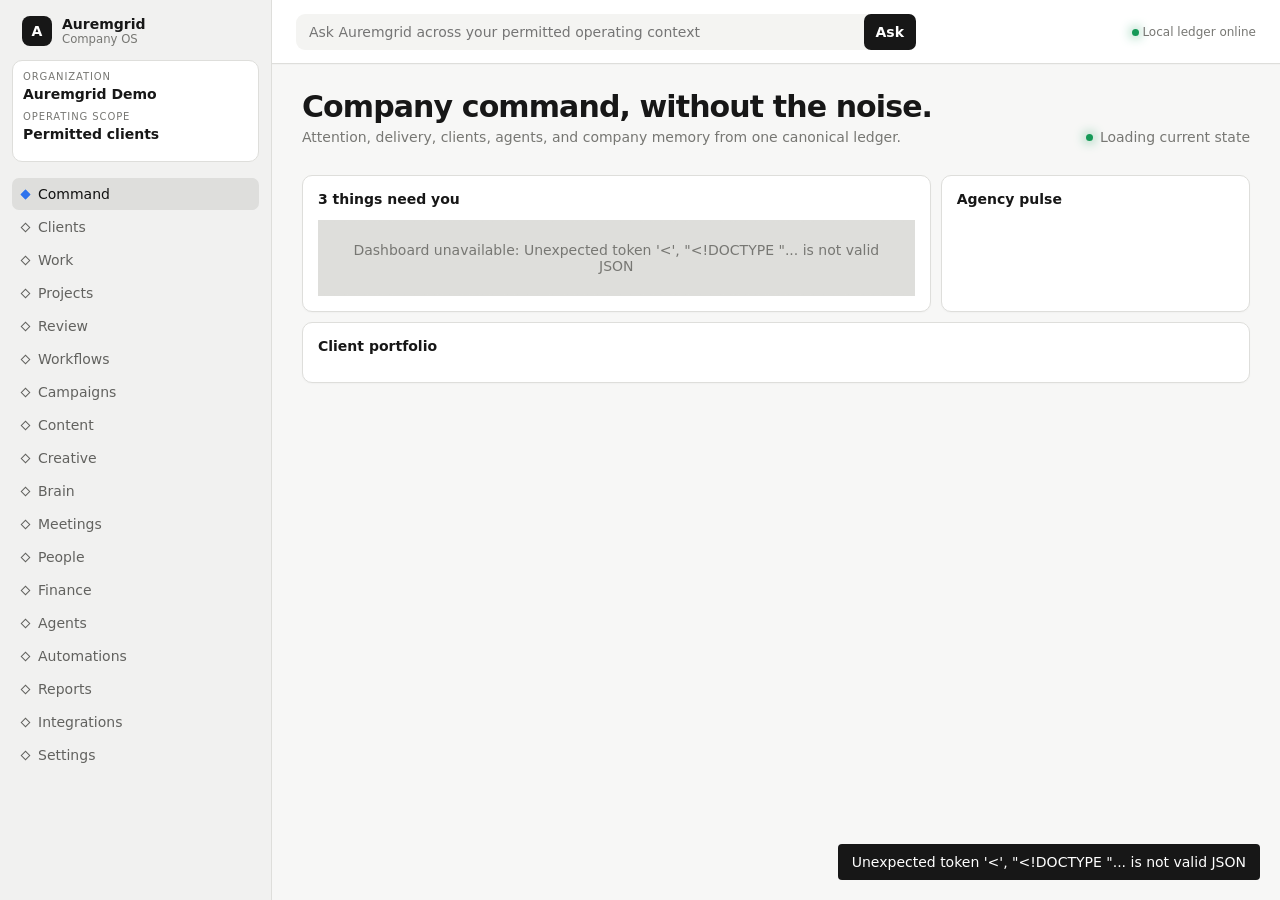
==== src/auremgrid/api/dashboard.html @ 109335b2 "feat(brain): add scoped entity candidate discovery" ====
<!doctype html><html lang="en"><head><meta charset="utf-8"><meta name="viewport" content="width=device-width,initial-scale=1"><title>Auremgrid Company OS</title>
<style>
:root{color-scheme:dark;--bg:#09090c;--panel:#111116;--raised:#17171e;--line:#292932;--text:#f2f1f5;--muted:#9695a1;--purple:#8b5cf6;--green:#35c579;--orange:#f0a44b;--red:#ef5f67;font-family:Geist,"Segoe UI",system-ui,sans-serif}*{box-sizing:border-box}body{margin:0;background:radial-gradient(circle at 75% -20%,#24183b 0,transparent 33%),var(--bg);color:var(--text);font-size:13px}button,input{font:inherit;color:inherit}.shell{display:grid;grid-template-columns:224px 1fr;min-height:100vh}.side{position:sticky;top:0;height:100vh;border-right:1px solid var(--line);background:#0c0c10;padding:18px 12px;overflow:auto}.brand{display:flex;align-items:center;gap:10px;padding:0 8px 18px}.mark{width:30px;height:30px;display:grid;place-items:center;background:var(--purple);border-radius:5px;font-weight:800}.brand b,.brand small{display:block}.brand small,.sub{color:var(--muted)}.scope{padding:10px;border:1px solid var(--line);background:var(--panel);border-radius:6px;margin-bottom:16px}.scope span{display:block;color:var(--muted);font-size:10px;text-transform:uppercase;letter-spacing:.09em}.scope b{display:block;margin:4px 0 9px}.nav{display:grid;gap:2px}.nav button{display:flex;width:100%;align-items:center;gap:9px;border:0;background:transparent;color:var(--muted);padding:8px 9px;text-align:left;border-radius:4px;cursor:pointer}.nav button:before{content:"";width:5px;height:5px;border:1px solid currentColor;transform:rotate(45deg)}.nav button:hover,.nav button.active{background:var(--raised);color:var(--text)}.nav button.active:before{background:var(--purple);border-color:var(--purple)}.main{min-width:0}.top{height:58px;border-bottom:1px solid var(--line);display:flex;align-items:center;padding:0 22px;gap:12px;position:sticky;top:0;background:#09090de8;backdrop-filter:blur(14px);z-index:4}.ask{flex:1;max-width:720px;display:flex;border:1px solid var(--line);background:var(--panel);border-radius:5px}.ask input{flex:1;background:transparent;border:0;padding:9px 11px;outline:0}.ask button,.action{border:0;background:var(--purple);padding:8px 12px;border-radius:4px;cursor:pointer;font-weight:650}.topmeta{margin-left:auto;color:var(--muted)}.content{padding:24px;max-width:1640px;margin:auto}.head{display:flex;justify-content:space-between;gap:20px;align-items:end;margin-bottom:20px}.head h1,.head h2.page-title{font-size:clamp(26px,3vw,44px);letter-spacing:-.045em;line-height:1;max-width:1100px;margin:0}.head p{margin:7px 0 0;color:var(--muted)}.statusline{display:flex;align-items:center;gap:7px;color:var(--muted)}.live{display:inline-block;width:7px;height:7px;border-radius:50%;background:var(--green);box-shadow:0 0 12px var(--green)}.grid{display:grid;grid-template-columns:repeat(12,minmax(0,1fr));grid-auto-flow:dense;gap:10px}.card{border:1px solid var(--line);background:linear-gradient(145deg,var(--panel),#0f0f14);border-radius:6px;padding:15px;min-width:0;transition:.2s}.card:hover{border-color:#43434f;transform:translateY(-1px)}.metric{grid-column:span 3;min-height:112px}.metric label{color:var(--muted)}.value{font-size:30px;font-weight:720;letter-spacing:-.04em;margin-top:20px}.value small{font-size:12px;color:var(--muted);font-weight:400}.wide{grid-column:span 8}.narrow{grid-column:span 4}.full{grid-column:1/-1}.card h2{font-size:14px;margin:0 0 13px}.attention{display:grid;gap:1px;background:#202028;border:1px solid #202028}.attention article{background:var(--panel);display:grid;grid-template-columns:8px 1fr auto;gap:12px;padding:12px;align-items:center}.sev{height:100%;min-height:34px;background:var(--orange);border-radius:2px}.attention b{display:block}.attention p{margin:3px 0 0;color:var(--muted)}.badge{border:1px solid var(--line);background:var(--raised);padding:4px 7px;border-radius:3px;color:var(--muted)}.table{width:100%;border-collapse:collapse}.table th{text-align:left;color:var(--muted);font-size:10px;text-transform:uppercase;letter-spacing:.08em;font-weight:500;padding:8px;border-bottom:1px solid var(--line)}.table td{padding:10px 8px;border-bottom:1px solid #202028}.table tr:last-child td{border:0}.health{display:flex;align-items:center;gap:8px}.health i{width:7px;height:7px;border-radius:50%;background:var(--green)}.health.unknown i{background:var(--muted)}.pulse article{border-left:1px solid var(--line);padding:0 0 14px 14px;margin-left:4px;position:relative}.pulse article:before{content:"";position:absolute;width:7px;height:7px;border-radius:50%;background:var(--purple);left:-4px;top:2px}.pulse time{display:block;color:var(--muted);font-size:10px;margin-top:3px}.empty{padding:20px;color:var(--muted);text-align:center;border:1px dashed var(--line)}.page{display:none}.page.active{display:block;animation:reveal .22s ease-out}@keyframes reveal{from{opacity:.2;transform:translateY(4px)}}.module-grid{display:grid;grid-template-columns:repeat(auto-fit,minmax(270px,1fr));gap:10px}.module{min-height:155px}.module ul{margin:10px 0 0;padding:0;list-style:none;color:var(--muted)}.module li{padding:7px 0;border-bottom:1px solid #202028}.state{font-size:10px;text-transform:uppercase;letter-spacing:.08em;color:var(--green)}.state.off{color:var(--muted)}.tabs{display:flex;gap:2px;overflow:auto;margin:0 0 10px}.tabs button{border:1px solid var(--line);background:var(--panel);padding:7px 9px;white-space:nowrap;cursor:pointer}.tabs button.active{background:var(--purple);border-color:var(--purple)}dialog{border:1px solid var(--line);background:var(--panel);color:var(--text);border-radius:6px;width:min(620px,calc(100% - 30px));padding:20px}dialog::backdrop{background:#000a}.form{display:grid;gap:12px}.form label{color:var(--muted)}.form input,.form textarea{width:100%;display:block;margin-top:5px;background:#0b0b0f;border:1px solid var(--line);padding:9px;border-radius:4px}.form textarea{min-height:90px}.row{display:flex;gap:8px;justify-content:flex-end}.ghost{border:1px solid var(--line);background:var(--raised);padding:8px 12px;border-radius:4px;cursor:pointer}.toast{position:fixed;right:20px;bottom:20px;background:var(--text);color:#111;padding:10px 14px;border-radius:4px;opacity:0;transform:translateY(8px);transition:.2s;z-index:9}.toast.on{opacity:1;transform:none}@media(max-width:1000px){.shell{grid-template-columns:76px 1fr}.brand div,.scope,.nav button span{display:none}.nav button{justify-content:center;padding:11px}.metric{grid-column:span 6}.wide,.narrow{grid-column:1/-1}}@media(max-width:620px){.shell{display:block}.side{position:static;height:auto;display:flex;overflow:auto;border-bottom:1px solid var(--line)}.brand{padding:0 12px 0 0}.nav{display:flex}.nav button{width:auto}.content{padding:16px}.top{padding:0 12px}.topmeta{display:none}.metric{grid-column:1/-1}.head{display:block}.statusline{margin-top:12px}.table{display:block;overflow:auto}.ask button{display:none}}
</style></head><body><div class="shell"><aside class="side"><div class="brand"><div class="mark">A</div><div><b>Auremgrid</b><small>Company OS</small></div></div><div class="scope"><span>Organization</span><b>Auremgrid Demo</b><span>Operating scope</span><b>Permitted clients</b></div><nav class="nav" id="nav"></nav></aside><main class="main"><header class="top"><form class="ask" id="command-form"><input id="command" placeholder="Ask Auremgrid across your permitted operating context"><button>Ask</button></form><div class="topmeta"><span class="live"></span> Local ledger online</div></header><div class="content">
<section class="page active" id="page-command"><span id="health-score" hidden></span><div class="head"><div><h1>Company command, without the noise.</h1><p>Attention, delivery, clients, agents, and company memory from one canonical ledger.</p></div><div class="statusline"><span class="live"></span><span id="generated">Loading current state</span></div></div><div class="grid" id="metrics"></div><div class="grid" style="margin-top:10px"><section class="card wide"><h2>3 things need you</h2><div class="attention" id="attention"></div></section><section class="card narrow"><h2>Agency pulse</h2><div class="pulse" id="pulse"></div></section><section class="card full"><h2>Client portfolio</h2><div id="clients"></div></section></div></section>
<section class="page" id="page-clients"><div class="head"><div><h2 class="page-title">Client portfolio</h2><p>Health, work pressure, review state, relationship freshness, and risk.</p></div></div><div class="card" id="client-portfolio"></div></section>
<section class="page" id="page-client-hq"><div class="head"><div><h2 class="page-title" id="client-name">Client HQ</h2><p>One operating view across knowledge, delivery, relationships, performance, finance, and risk.</p></div></div><div class="tabs" id="client-tabs"></div><div class="module-grid" id="client-body"></div></section><section class="page" id="page-work"><div class="work-head"><div><p class="work-kicker">Delivery workspace</p><h2 class="page-title">Work</h2></div><div class="work-actions"><div class="view-switch" role="group" aria-label="Work view"><button id="board-view" class="active" type="button">Board</button><button id="list-view" type="button">List</button></div><button class="action" id="capture">New work</button></div></div><div class="work-toolbar"><label class="search-control"><span aria-hidden="true">⌕</span><input id="work-search" type="search" placeholder="Search work"></label><select id="status-filter" aria-label="Filter by status"><option value="">All statuses</option></select><select id="priority-filter" aria-label="Filter by priority"><option value="">All priorities</option></select><select id="project-filter" aria-label="Filter by project"><option value="">All projects</option></select><button class="clear-filters" id="clear-work-filters" type="button">Clear filters</button></div><div id="work-summary" class="work-summary">Loading work</div><div id="work-board" class="work-board" aria-live="polite"></div><div id="work-table" class="work-table-wrap" hidden></div><div id="work-list" hidden></div><div id="projects-list" hidden></div><div id="review-list" hidden></div></section>
<section class="page" id="page-brain"><div class="head"><div><h2 class="page-title">Company and client brain</h2><p>Temporal truth, provenance, proposals, conflicts, entities, and projection health.</p></div></div><div class="module-grid"><section class="card module"><h2>Current truth</h2><span class="state">Canonical</span><ul><li>Validity windows</li><li>Provenance on every claim</li></ul></section><section class="card module"><h2>Proposed memory</h2><span class="state">Human gated</span><ul><li>Facts, decisions, and memory</li></ul></section><section class="card module"><h2>Knowledge health</h2><span class="state">Rebuildable</span><ul><li>Conflicts and unsourced decisions</li><li>Projection status</li></ul></section><section class="card module"><h2>Client brain coverage</h2><span class="state">Provenance visible</span><ul><li>Snapshot, brand, pricing, preferences</li></ul></section></div></section>
<section class="page" id="page-people"><div class="head"><div><h2 class="page-title">People and capacity</h2><p>One person across clients, with skills, availability, workload, and utilization.</p></div></div><div class="module-grid"><section class="card module"><h2>Directory</h2><ul id="people-list"><li>Loading people.</li></ul></section><section class="card module"><h2>Capacity</h2><ul id="capacity-list"><li>Loading capacity.</li></ul></section></div></section>
<section class="page" id="page-finance"><div class="head"><div><h2 class="page-title">Finance</h2><p>Revenue, collections, profitability, costs, and scope economics.</p></div></div><div class="card"><span class="state off">Not connected</span><h2 style="margin-top:10px">No financial source is connected</h2><p class="sub">Auremgrid will not fabricate MRR, margin, invoice, software, or AI-cost values.</p></div></section>
<section class="page" id="page-agents"><div class="head"><div><h2 class="page-title">Agent command center</h2><p>Permissions, queues, tools, runtime, token cost, outputs, and failures.</p></div></div><div class="module-grid" id="agents"></div></section>
<section class="page" id="page-systems"><div class="head"><div><h2 class="page-title" id="systems-title">Agency systems</h2><p>Operational domains backed by the same canonical ledger.</p></div></div><div class="module-grid" id="system-modules"></div></section>
</div></main></div>
<dialog id="capture-modal"><form class="form" id="capture-form"><h2>Capture work</h2><label>Title<input name="title" required></label><label>Request<textarea name="request" required></textarea></label><label>Requested by<input name="requested_by" required></label><label>Needed by<input name="needed_by" type="date"></label><div class="row"><button type="button" class="ghost" id="cancel-capture">Cancel</button><button class="action">Capture</button></div></form></dialog><dialog id="ask-modal"><h2>Ask Auremgrid</h2><div id="ask-results" class="module-grid" style="margin-top:14px"></div><div class="row" style="margin-top:14px"><button class="ghost" onclick="this.closest('dialog').close()">Close</button></div></dialog><dialog id="work-detail"><div class="detail-head"><div><span class="detail-status" id="detail-status">Work</span><h2 id="detail-title">Work detail</h2></div><button class="icon-button" id="close-work-detail" type="button" aria-label="Close work detail">×</button></div><div id="detail-body" class="detail-body"></div></dialog><div class="toast" id="toast"></div>
<style id="dashboard-v2">
:root{color-scheme:light;--bg:#f7f7f6;--panel:#fff;--raised:#f1f1ef;--line:#dededb;--text:#171717;--muted:#777773;--purple:#2f73ed;--green:#159957;--orange:#c97b19;--red:#d34848}
body{background:var(--bg);color:var(--text);font-size:14px}.shell{grid-template-columns:272px minmax(0,1fr)}.side{background:#f1f1f0;border-color:var(--line);padding:16px 12px}.brand{padding:0 10px 14px}.mark{background:#171717;color:#fff;border-radius:8px}.scope{background:#fff;border-color:var(--line);border-radius:10px}.nav{gap:1px}.nav button{color:#62625f;border-radius:7px;padding:8px 10px}.nav button:hover,.nav button.active{background:#dededc;color:#111}.nav button.active:before{background:#2f73ed;border-color:#2f73ed}.spaces{margin:18px 0}.spaces-head{display:flex;align-items:center;justify-content:space-between;padding:0 10px 8px;color:#666;font-size:12px;font-weight:650}.space-list{display:grid;gap:2px}.space-button{display:grid;grid-template-columns:9px 1fr;gap:9px;align-items:center;width:100%;border:0;background:transparent;padding:8px 10px;border-radius:7px;color:#555;text-align:left;cursor:pointer}.space-button:hover,.space-button.active{background:#fff;color:#111}.space-dot{width:7px;height:7px;border-radius:50%;background:#a9a9a4}.space-button.active .space-dot{background:#2f73ed}.space-button small{display:block;color:#999;margin-top:2px}.top{height:64px;background:#ffffffeb;border-color:var(--line);padding:0 24px;box-shadow:0 1px 0 #00000005}.ask{background:#f4f4f2;border:0;border-radius:9px;max-width:620px}.ask input{padding:10px 13px}.ask button{background:#171717;color:#fff;border-radius:7px}.topmeta{font-size:12px}.content{padding:28px 30px;max-width:none}.head h1,.head h2.page-title{font-size:30px;letter-spacing:-.03em}.card{background:#fff;border-color:var(--line);border-radius:10px;box-shadow:0 1px 2px #00000007}.card:hover{border-color:#c7c7c2;transform:none}.metric{min-height:108px}.value{font-size:28px}.attention{background:var(--line);border-color:var(--line)}.attention article{background:#fff}.table td{border-color:#ebebe8}.tabs button{background:#fff;color:#555}.tabs button.active{background:#171717;border-color:#171717;color:#fff}.module li{border-color:#ecece9}.work-head{display:flex;align-items:flex-end;justify-content:space-between;gap:20px;padding-bottom:18px}.work-head h2{margin:0;font-size:30px;letter-spacing:-.035em}.work-kicker{margin:0 0 5px;color:var(--muted);font-size:12px}.work-actions,.view-switch,.work-toolbar{display:flex;align-items:center;gap:8px}.view-switch{padding:3px;background:#ececea;border-radius:9px}.view-switch button{border:0;background:transparent;color:#777;padding:7px 13px;border-radius:7px;cursor:pointer}.view-switch button.active{background:#fff;color:#111;box-shadow:0 1px 2px #0001}.action{background:#171717;color:#fff;border-radius:8px;padding:9px 14px}.work-toolbar{padding:13px 0 18px;border-top:1px solid var(--line);border-bottom:1px solid var(--line);flex-wrap:wrap}.search-control{display:flex;align-items:center;gap:7px;background:#fff;border:1px solid var(--line);border-radius:8px;padding:0 10px;min-width:240px}.search-control input{border:0;background:transparent;outline:0;padding:9px 0;width:100%;color:#111}.work-toolbar select,.clear-filters{border:1px solid var(--line);background:#fff;color:#555;border-radius:8px;padding:9px 11px}.clear-filters{margin-left:auto;cursor:pointer}.work-summary{padding:17px 2px 12px;color:var(--muted);font-size:12px}.work-board{display:grid;grid-template-columns:repeat(5,minmax(230px,1fr));gap:14px;align-items:start;overflow-x:auto;padding-bottom:20px}.work-lane{min-width:230px}.lane-head{display:flex;align-items:center;justify-content:space-between;padding:8px 2px 12px;font-weight:650}.lane-label{display:flex;align-items:center;gap:8px}.lane-dot{width:8px;height:8px;border-radius:50%;background:#aaa}.work-lane[data-lane="in_progress"] .lane-dot{background:#2f73ed}.work-lane[data-lane="review"] .lane-dot{background:#d58b25}.work-lane[data-lane="shipped"] .lane-dot{background:#159957}.lane-count{color:#999;font-weight:500}.lane-cards{display:grid;gap:10px}.work-card{width:100%;border:1px solid var(--line);background:#fff;border-radius:10px;padding:13px;text-align:left;color:#171717;cursor:pointer;box-shadow:0 1px 2px #00000008;transition:border-color .15s,transform .15s}.work-card:hover{border-color:#aebbd1;transform:translateY(-1px)}.card-eyebrow{display:flex;justify-content:space-between;gap:8px;color:#8a8a86;font-size:11px;margin-bottom:8px}.work-card strong{display:block;font-size:14px;line-height:1.35;font-weight:600}.work-meta{display:flex;gap:7px;align-items:center;flex-wrap:wrap;margin-top:13px;color:#858581;font-size:11px}.work-chip{background:#f2f2f0;border-radius:5px;padding:3px 6px}.work-chip.blocked{background:#fff0ee;color:#b43d37}.work-chip.urgent{background:#fff4df;color:#a85f00}.work-empty{border:1px dashed #d3d3cf;border-radius:10px;padding:20px 10px;color:#999;text-align:center;font-size:12px}.work-table-wrap{background:#fff;border:1px solid var(--line);border-radius:10px;overflow:auto}.work-table-wrap .table tr[data-work-id]{cursor:pointer}.work-table-wrap .table tr[data-work-id]:hover{background:#f7f7f5}#work-detail{width:min(560px,calc(100% - 24px));max-height:88vh;margin-right:18px;border-radius:14px;background:#fff;color:#171717;padding:0;box-shadow:0 24px 70px #0003}#work-detail::backdrop{background:#1114}.detail-head{display:flex;align-items:flex-start;justify-content:space-between;padding:20px 22px;border-bottom:1px solid var(--line)}.detail-head h2{margin:6px 0 0;font-size:22px}.detail-status{color:#2f73ed;font-size:11px;text-transform:uppercase;letter-spacing:.08em}.icon-button{border:0;background:#f1f1ef;color:#555;border-radius:8px;width:32px;height:32px;font-size:20px;cursor:pointer}.detail-body{padding:20px 22px;overflow:auto}.detail-grid{display:grid;grid-template-columns:repeat(2,minmax(0,1fr));gap:10px}.detail-field{padding:11px;background:#f6f6f4;border-radius:8px}.detail-field span{display:block;color:#888;font-size:10px;text-transform:uppercase;letter-spacing:.06em;margin-bottom:5px}.detail-section{margin-top:20px}.detail-section h3{font-size:13px;margin:0 0 9px}.detail-section ul{list-style:none;padding:0;margin:0}.detail-section li{padding:8px 0;border-bottom:1px solid #ecece9;color:#555}dialog{background:#fff;color:#171717;border-color:var(--line)}.form input,.form textarea{background:#f7f7f5;color:#111;border-color:var(--line)}.ghost{background:#f1f1ef;color:#333;border-color:var(--line)}.toast{background:#171717;color:#fff}
@media(max-width:1100px){.work-board{grid-template-columns:repeat(5,260px)}.shell{grid-template-columns:220px minmax(0,1fr)}}@media(max-width:720px){.shell{display:block}.side{height:auto;position:static}.spaces,.scope{display:none}.content{padding:20px 14px}.work-head{align-items:flex-start}.work-toolbar{align-items:stretch}.search-control{min-width:100%}.clear-filters{margin-left:0}.topmeta{display:none}.work-board{grid-template-columns:repeat(5,82vw)}.detail-grid{grid-template-columns:1fr}}
</style>
<script>
const nativeFetch=window.fetch.bind(window);window.fetch=(url,options={})=>{const token=localStorage.getItem("auremgrid_session")||"";options.headers={...(options.headers||{}),Authorization:`Bearer ${token}`};return nativeFetch(url,options)};
</script>
<script>
const NAV=["Command","Clients","Work","Projects","Review","Workflows","Campaigns","Content","Creative","Brain","Meetings","People","Finance","Agents","Automations","Reports","Integrations","Settings"],PAGES={Command:"command",Clients:"clients",Work:"work",Projects:"work",Review:"work",Brain:"brain",People:"people",Finance:"finance",Agents:"agents",Workflows:"systems",Campaigns:"systems",Content:"systems",Creative:"systems",Meetings:"systems",Automations:"systems",Reports:"systems",Integrations:"systems",Settings:"systems"};let org="org_demo",person="person_demo_owner",workspace="ws_alpha",actor="act_alpha_admin",state={metrics:{},clients:[],agents:[],pulse:[],attention:[],workspaces:[]},sessionToken=localStorage.getItem("auremgrid_session")||"";if(!sessionToken){sessionToken=window.prompt("Enter your Auremgrid access token")||"";if(sessionToken)localStorage.setItem("auremgrid_session",sessionToken)}const $=id=>document.getElementById(id),esc=v=>String(v??"").replace(/[&<>"']/g,c=>({"&":"&amp;","<":"&lt;",">":"&gt;",'"':"&quot;","'":"&#39;"}[c]));
function toast(s){$("toast").textContent=s;$("toast").classList.add("on");setTimeout(()=>$("toast").classList.remove("on"),2200)}async function api(url,options){const r=await fetch(url,options),b=await r.json();if(!r.ok)throw Error(b.message||b.error);return b}function show(name){document.querySelectorAll(".page").forEach(x=>x.classList.remove("active"));$("page-"+(PAGES[name]||"systems")).classList.add("active");document.querySelectorAll(".nav button").forEach(x=>x.classList.toggle("active",x.dataset.name===name));if(PAGES[name]==="systems"){$("systems-title").textContent=name;renderSystems(name)}else{loadPrimary(name)}}$("nav").innerHTML=NAV.map(n=>`<button data-name="${n}" class="${n==="Command"?"active":""}"><span>${n}</span></button>`).join("");document.querySelectorAll(".nav button").forEach(b=>b.onclick=()=>show(b.dataset.name));
function metric(l,v,n){return `<article class="card metric"><label>${l}</label><div class="value">${v??"—"} <small>${n||""}</small></div></article>`}function render(){const m=state.metrics;$("metrics").innerHTML=metric("Active clients",m.active_clients)+metric("Open work",m.open_work,`${m.overdue_work||0} overdue`)+metric("Active workflows",m.active_workflows)+metric("In review",m.in_review)+metric("Agents running",m.agents_running)+metric("Open risks",m.open_risks)+metric("Automations today",m.automations_today)+metric("MRR",m.finance_status==="connected"?m.mrr:"Not connected");$("attention").innerHTML=state.attention.length?state.attention.slice(0,3).map(x=>`<article><span class="sev"></span><div><b>${esc(x.client||"Company")} · ${esc(x.reason)}</b><p>${esc(x.evidence||x.source_type)} · Owner: ${esc(x.owner||"Unassigned")} · Next: ${esc(x.next_action||"Review")}</p></div><span class="badge">${esc(x.severity||"Open")}</span></article>`).join(""):'<div class="empty">Nothing is currently ranked for your attention.</div>';$("pulse").innerHTML=state.pulse.length?state.pulse.map(x=>`<article><b>${esc(x.action.replaceAll("_"," "))}</b><div class="sub">${esc(x.detail)}</div><time>${esc(x.recorded_at)}</time></article>`).join(""):'<div class="empty">No recent company events.</div>';const table=`<table class="table"><thead><tr><th>Client</th><th>Health</th><th>Open work</th><th>Review</th><th>Risk</th><th>Last touch</th></tr></thead><tbody>${state.clients.map(c=>`<tr data-client="${esc(c.id)}" style="cursor:pointer"><td><b>${esc(c.name)}</b></td><td><span class="health ${c.health==null?"unknown":""}"><i></i>${c.health??"Unknown"}</span></td><td>${c.open_work}</td><td>${c.reviews}</td><td>${c.risks}</td><td>${esc(c.last_touch||"No touchpoint")}</td></tr>`).join("")}</tbody></table>`;$("clients").innerHTML=table;$("client-portfolio").innerHTML=table;document.querySelectorAll("[data-client]").forEach(row=>row.onclick=()=>openClient(row.dataset.client));$("agents").innerHTML=state.agents.length?state.agents.map(a=>`<article class="card module"><span class="state ${a.status==="idle"?"off":""}">${esc(a.status)}</span><h2 style="margin-top:9px">${esc(a.name)}</h2><ul><li>Model: ${esc(a.model)}</li><li>Memory: ${esc(a.memory_access)}</li><li>Current task: ${esc(a.current_task_id||"None")}</li></ul></article>`).join(""):'<div class="empty">Agents have not been seeded.</div>';$("generated").textContent=`Updated ${new Date(state.generated_at).toLocaleTimeString()}`}
async function loadPrimary(name){try{if(['Work','Projects','Review'].includes(name)){const data=await api(`/dashboard/client?organization_id=${org}&workspace_id=${workspace}&person_id=${person}`);$('work-list').innerHTML=data.work.length?data.work.map(x=>`<li><b>${esc(x.title)}</b> · ${esc(x.status)} · ${esc(x.priority)}</li>`).join(''):'<li>No work in this workspace.</li>';$('projects-list').innerHTML=data.projects.length?data.projects.map(x=>`<li><b>${esc(x.name)}</b> · ${esc(x.status)} · ${Math.round(x.progress*100)}%</li>`).join(''):'<li>No projects in this workspace.</li>';$('review-list').innerHTML=data.reviews.length?data.reviews.map(x=>`<li><b>${esc(x.kind)} review</b> · ${esc(x.status)} · v${x.version}</li>`).join(''):'<li>No open or historical reviews.</li>'}else if(name==='People'){const today=new Date(),monday=new Date(today);monday.setUTCDate(today.getUTCDate()-((today.getUTCDay()+6)%7));const week=monday.toISOString().slice(0,10),people=await api(`/people?organization_id=${org}&person_id=${person}`),capacity=await api(`/tools/call`,{method:'POST',headers:{'Content-Type':'application/json'},body:JSON.stringify({name:'people.capacity',arguments:{organization_id:org,person_id:person,week_start:week}})});$('people-list').innerHTML=people.people.map(x=>`<li><b>${esc(x.name)}</b> · ${esc(x.department||x.title||'Team member')}</li>`).join('')||'<li>No people.</li>';$('capacity-list').innerHTML=(capacity.people||[]).map(x=>`<li><b>${esc(x.name)}</b> · ${esc(x.remaining_hours)}h remaining${x.overloaded?' · overloaded':''}</li>`).join('')||'<li>No capacity inputs for this week.</li>'}}catch(error){toast(error.message)}}
function clientPersonLabel(ref,fallback){return ref&&ref.name?ref.name:(fallback||'Unassigned')}
function clientTeamRow(label,ref){return `<li><span>${esc(label)}</span>: <b>${esc(clientPersonLabel(ref))}</b>${ref&&ref.title?` <span class="sub">· ${esc(ref.title)}</span>`:''}</li>`}
function renderClientOverview(data){
  const team=data.account_team||{},account=team.account||{},wings=team.wings||{},summary=data.summary||{};
  const roster=data.current_roster;
  const teamRows=[clientTeamRow('Client success DRI',team.dri),clientTeamRow('Client success backup',team.backup),clientTeamRow('Account lead',account.lead),clientTeamRow('Account executive',account.executive),clientTeamRow('Cadence owner',team.cadence),clientTeamRow('Escalation owner',team.escalation)];
  Object.entries(wings).forEach(([wing,roles])=>{teamRows.push(clientTeamRow(`${wing} lead`,roles&&roles.lead));teamRows.push(clientTeamRow(`${wing} executive`,roles&&roles.executive))});
  const peopleById=new Map((data.people||[]).filter(row=>row&&row.id).map(row=>[String(row.id),row]));
  const meetings=data.meeting_responsibilities||[];
  const meetingCards=meetings.map(row=>{const responsibility=row.responsibility||row,meeting=row.meeting||{},source=responsibility.source||{};return `<article class="card"><b>${esc(meeting.title||'Meeting')}</b><p class="sub">${esc(meeting.occurred_at||'Date not recorded')}</p><ul>${clientTeamRow(`Facilitator${source.facilitator?` (${source.facilitator})`:''}`,peopleById.get(String(responsibility.facilitator_person_id||'')))}${clientTeamRow(`Note taker${source.note_taker?` (${source.note_taker})`:''}`,peopleById.get(String(responsibility.note_taker_person_id||'')))}</ul></article>`}).join('');
  const workload=Object.values(data.workload_by_person||{});
  const workloadRows=workload.map(row=>`<li><b>${esc(clientPersonLabel(row.person,row.person_id?'Unknown team member':'Unassigned'))}</b>: ${esc(row.work_items||0)} open · ${esc(row.estimated_remaining_hours||0)}h remaining</li>`).join('');
  const board=data.workflow_board||data.readiness||{},runs=board.runs||[],stages=board.stages||[];
  const workflowRows=runs.map(run=>`<article class="card" data-workflow-run-id="${esc(run.id||'')}"><span class="state">${esc(run.status||'Current')}</span><h2 style="margin-top:9px">${esc(run.definition_name||run.definition_key||'Workflow')}</h2><p class="sub">${esc((run.progress&&run.progress.completed)||0)} of ${esc((run.progress&&run.progress.total)||0)} stages complete${run.blocker?` · ${esc(run.blocker)}`:''}</p><div class="row dashboard-actions">${renderActionDescriptors(run)}</div></article>`).join('');
  const stageRows=stages.map(stage=>`<li><b>${esc(stage.name||stage.stage_key||'Stage')}</b>: ${esc(stage.status||'Pending')} · ${stage.readiness&&stage.readiness.ready?'ready':'not ready'} <span class="dashboard-actions">${renderActionDescriptors(stage)}</span></li>`).join('');
  const summaryRows=[['Open risks',summary.open_risks||0],['Unanswered important messages',summary.unanswered_important_messages||0],['Estimated work remaining',`${summary.estimated_remaining_hours||0}h`],['Open work',summary.open_work||0],['Overdue work',summary.overdue_work||0],['Ready workflow stages',summary.ready_workflow_stages||0]];
  return `<section class="card module"><span class="state">${roster?'Accountable roster':'Roster needed'}</span><h2 style="margin-top:9px">Account team</h2><p class="sub">${roster?`Effective roster ${esc(roster.version||roster.id||'current')}`:'No current roster. Roles remain explicitly unassigned.'}</p><ul>${teamRows.join('')}</ul></section>
  <section class="card module"><span class="state">Current</span><h2 style="margin-top:9px">Operating summary</h2><ul>${summaryRows.map(([label,value])=>`<li>${esc(label)}: <b>${esc(value)}</b></li>`).join('')}</ul></section>
  <section class="card module"><span class="state">Derived workload</span><h2 style="margin-top:9px">Workload by person</h2><ul>${workloadRows||'<li>No open assigned work.</li>'}</ul></section>
  <section class="card module" style="grid-column:1/-1"><span class="state">Accountability</span><h2 style="margin-top:9px">Meeting responsibilities</h2><div class="module-grid">${meetingCards||'<div class="empty">No meetings or responsibility assignments yet.</div>'}</div></section>
  <section class="card module" style="grid-column:1/-1"><span class="state">Readiness</span><h2 style="margin-top:9px">Workflow board</h2><div class="module-grid">${workflowRows||'<div class="empty">No workflow runs for this client.</div>'}</div>${stageRows?`<ul>${stageRows}</ul>`:''}</section>`
}
async function openClient(id){
  document.querySelectorAll(".page").forEach(x=>x.classList.remove("active"));$("page-client-hq").classList.add("active");
  $("client-name").textContent='Loading client HQ';$('client-tabs').innerHTML='';$('client-body').innerHTML='<div class="empty">Loading client accountability and readiness…</div>';
  try{
    const data=await api(`/dashboard/client?organization_id=${encodeURIComponent(org)}&workspace_id=${encodeURIComponent(id)}&person_id=${encodeURIComponent(person)}`);$("client-name").textContent=data.workspace.name;
    const tabs=["Overview","Brain","Work","Projects","Campaigns","Content","Creative","Files","Meetings","Messages","People","Decisions","Finance","Risks","Activity"];
    $('client-tabs').innerHTML=tabs.map((tab,index)=>`<button class="${index===0?'active':''}" data-tab="${tab}">${tab}</button>`).join('');
    const render=tab=>{if(tab==='Overview'){$('client-body').innerHTML=renderClientOverview(data);return}let value=data[tab.toLowerCase()];if(value==null)value={status:'No records available'};const items=Array.isArray(value)?value:[value];$('client-body').innerHTML=items.length?items.map(item=>`<article class="card module"><span class="state">${esc(item.status||item.stage||'Current')}</span><h2 style="margin-top:9px">${esc(item.title||item.name||item.statement||tab)}</h2><ul>${Object.entries(item).filter(([,v])=>v!=null&&typeof v!=='object').slice(0,7).map(([k,v])=>`<li>${esc(k.replaceAll('_',' '))}: ${esc(v)}</li>`).join('')}</ul>${renderActionDescriptors(item)}</article>`).join(''):`<div class="empty">No ${esc(tab.toLowerCase())} records.</div>`};
    render('Overview');document.querySelectorAll('[data-tab]').forEach(button=>button.onclick=()=>{document.querySelectorAll('[data-tab]').forEach(x=>x.classList.remove('active'));button.classList.add('active');render(button.dataset.tab)})
  }catch(error){$("client-name").textContent='Client HQ unavailable';$('client-tabs').innerHTML='';$('client-body').innerHTML=`<div class="empty">Client HQ unavailable: ${esc(error.message)} <button class="ghost" id="retry-client-hq" type="button">Retry</button></div>`;$('retry-client-hq').onclick=()=>openClient(id)}
}
async function renderSystems(name){const target=$("system-modules");if(name==="Settings"){target.innerHTML=["Permissions","Approval policies","Projection health"].map(x=>`<article class="card module"><span class="state">Canonical</span><h2 style="margin-top:9px">${x}</h2><p class="sub">Organization-scoped and locally enforced.</p></article>`).join("");return}target.innerHTML='<div class="empty">Loading canonical records</div>';try{const data=await api(`/dashboard/module?organization_id=${org}&workspace_id=${workspace}&person_id=${person}&module=${encodeURIComponent(name)}`);target.innerHTML=data.items.length?data.items.map(item=>`<article class="card module"><span class="state">${esc(item.status||item.stage||item.health||"Recorded")}</span><h2 style="margin-top:9px">${esc(item.name||item.title||item.type||item.source||item.id)}</h2><ul>${Object.entries(item).filter(([k,v])=>v!=null&&!['id','name','title'].includes(k)).slice(0,5).map(([k,v])=>`<li>${esc(k.replaceAll('_',' '))}: ${esc(v)}</li>`).join('')}</ul></article>`).join(''):`<div class="empty">No ${esc(name.toLowerCase())} records are available in this scope.</div>`}catch(error){target.innerHTML=`<div class="empty">${esc(error.message)}</div>`}}async function load(){try{state=await api(`/dashboard/data?organization_id=${org}&person_id=${person}`);render()}catch(e){toast(e.message);$("attention").innerHTML=`<div class="empty">Dashboard unavailable: ${esc(e.message)}</div>`}}
$("command-form").onsubmit=async e=>{e.preventDefault();const q=$("command").value.trim();if(!q)return;$("ask-results").innerHTML='<div class="empty">Searching approved evidence</div>';$("ask-modal").showModal();try{const b=await api(`/search?workspace_id=${workspace}&query=${encodeURIComponent(q)}`);$("ask-results").innerHTML=b.items.length?b.items.map(i=>`<article class="card module"><span class="state">${esc(i.kind)}</span><h2 style="margin-top:9px">${esc(i.payload.object||i.citation.evidence_span)}</h2><p class="sub">${esc(i.citation.source_key)} · ${esc(i.citation.locator)}</p></article>`).join(""):'<div class="empty">Insufficient approved evidence.</div>'}catch(err){$("ask-results").innerHTML=`<div class="empty">${esc(err.message)}</div>`}};$("capture").onclick=()=>$("capture-modal").showModal();$("cancel-capture").onclick=()=>$("capture-modal").close();$("capture-form").onsubmit=async e=>{e.preventDefault();const f=new FormData(e.target);try{await api("/work/capture",{method:"POST",headers:{"Content-Type":"application/json"},body:JSON.stringify({workspace_id:workspace,title:f.get("title"),request:f.get("request"),requested_by:f.get("requested_by"),needed_by:f.get("needed_by")||null})});$("capture-modal").close();toast("Work captured");load()}catch(err){toast(err.message)}};load();
</script><script id="dashboard-v2-script">
const WORK_LANES=[
  {id:"captured",label:"Captured",statuses:["captured"]},
  {id:"assigned",label:"Assigned",statuses:["assigned"]},
  {id:"in_progress",label:"In progress",statuses:["in_progress"]},
  {id:"review",label:"Review",statuses:["review","client_review"]},
  {id:"shipped",label:"Shipped",statuses:["shipped"]}
];
let workData={work:[],projects:[],reviews:[]},workView="board";
function normalStatus(value){return String(value||"captured").toLowerCase().replaceAll(" ","_")}
function displayStatus(value){return normalStatus(value).replaceAll("_"," ").replace(/^./,x=>x.toUpperCase())}
function projectName(id){const item=workData.projects.find(x=>x.id===id);return item?item.name:"No project"}
function filteredWork(){const query=$("work-search").value.trim().toLowerCase(),status=$("status-filter").value,priority=$("priority-filter").value,project=$("project-filter").value;return workData.work.filter(item=>(!query||[item.title,item.request,item.brief,projectName(item.project_id),...(item.tags||[])].some(value=>String(value||"").toLowerCase().includes(query)))&&(!status||normalStatus(item.status)===status)&&(!priority||item.priority===priority)&&(!project||item.project_id===project))}
function workCard(item){const deadline=item.deadline||item.needed_by,blocked=item.blocking_reason?`<span class="work-chip blocked">Blocked</span>`:"",urgent=item.priority==="urgent"||item.priority==="high"?`<span class="work-chip urgent">${esc(item.priority)}</span>`:"";return `<button class="work-card" type="button" data-work-id="${esc(item.id)}"><span class="card-eyebrow"><span>${esc(projectName(item.project_id))}</span><span>${esc(item.priority||"normal")}</span></span><strong>${esc(item.title)}</strong><span class="work-meta"><span>${esc(item.owner_person_id||item.assignee_person_id||item.assignee_id||"Unassigned")}</span>${deadline?`<span class="work-chip">Due ${esc(deadline)}</span>`:""}${urgent}${blocked}</span></button>`}
function renderWork(){const items=filteredWork();$("work-summary").textContent=`${items.length} item${items.length===1?"":"s"} in ${state.workspaces?.find(x=>x.id===workspace)?.name||"this workspace"}`;if(workView==="board"){$("work-board").hidden=false;$("work-table").hidden=true;$("work-board").innerHTML=WORK_LANES.map(lane=>{const cards=items.filter(item=>lane.statuses.includes(normalStatus(item.status)));return `<section class="work-lane" data-lane="${lane.id}"><header class="lane-head"><span class="lane-label"><i class="lane-dot"></i>${lane.label} <span class="lane-count">${cards.length}</span></span><span aria-hidden="true">···</span></header><div class="lane-cards">${cards.length?cards.map(workCard).join(""):'<div class="work-empty">No work here</div>'}</div></section>`}).join("")}else{$("work-board").hidden=true;$("work-table").hidden=false;$("work-table").innerHTML=`<table class="table"><thead><tr><th>Work</th><th>Status</th><th>Project</th><th>Owner</th><th>Priority</th><th>Deadline</th></tr></thead><tbody>${items.map(item=>`<tr data-work-id="${esc(item.id)}"><td><b>${esc(item.title)}</b></td><td>${esc(displayStatus(item.status))}</td><td>${esc(projectName(item.project_id))}</td><td>${esc(item.owner_person_id||item.assignee_person_id||item.assignee_id||"Unassigned")}</td><td>${esc(item.priority||"normal")}</td><td>${esc(item.deadline||item.needed_by||"—")}</td></tr>`).join("")||'<tr><td colspan="6">No matching work.</td></tr>'}</tbody></table>`}document.querySelectorAll("[data-work-id]").forEach(node=>node.onclick=()=>openWorkDetail(node.dataset.workId))}
function populateWorkFilters(){const statuses=[...new Set(workData.work.map(x=>normalStatus(x.status)))],priorities=[...new Set(workData.work.map(x=>x.priority).filter(Boolean))];$("status-filter").innerHTML='<option value="">All statuses</option>'+statuses.map(x=>`<option value="${esc(x)}">${esc(displayStatus(x))}</option>`).join("");$("priority-filter").innerHTML='<option value="">All priorities</option>'+priorities.map(x=>`<option value="${esc(x)}">${esc(x)}</option>`).join("");$("project-filter").innerHTML='<option value="">All projects</option>'+workData.projects.map(x=>`<option value="${esc(x.id)}">${esc(x.name)}</option>`).join("")}
async function loadWorkBoard(){try{workData=await api(`/dashboard/client?organization_id=${encodeURIComponent(org)}&workspace_id=${encodeURIComponent(workspace)}&person_id=${encodeURIComponent(person)}`);populateWorkFilters();renderWork()}catch(error){$("work-board").innerHTML=`<div class="empty">${esc(error.message)}</div>`;toast(error.message)}}
async function openWorkDetail(id){const modal=$("work-detail");$("detail-title").textContent="Loading work";$("detail-body").innerHTML='<div class="empty">Loading canonical record</div>';modal.showModal();try{const data=await api(`/work/detail?organization_id=${encodeURIComponent(org)}&workspace_id=${encodeURIComponent(workspace)}&person_id=${encodeURIComponent(person)}&work_item_id=${encodeURIComponent(id)}`),item=data.work_item;$("detail-status").textContent=displayStatus(item.status);$("detail-title").textContent=item.title;const fields=[["Project",projectName(item.project_id)],["Owner",item.owner_person_id||item.assignee_person_id||item.assignee_id||"Unassigned"],["Priority",item.priority||"normal"],["Deadline",item.deadline||item.needed_by||"Not set"],["Estimate",item.estimate_hours==null?"Not set":`${item.estimate_hours} hours`],["Actual",item.actual_effort_hours==null?"Not logged":`${item.actual_effort_hours} hours`]];$("detail-body").innerHTML=`<div class="detail-grid">${fields.map(([label,value])=>`<div class="detail-field"><span>${label}</span>${esc(value)}</div>`).join("")}</div><section class="detail-section"><h3>Request</h3><p>${esc(item.request||item.brief||"No request recorded")}</p></section>${item.blocking_reason?`<section class="detail-section"><h3>Blocker</h3><p>${esc(item.blocking_reason)}</p></section>`:""}<section class="detail-section"><h3>Activity</h3><ul>${(data.comments||[]).map(x=>`<li>${esc(x.body||x.comment||"Comment")}</li>`).join("")||'<li>No comments yet.</li>'}</ul></section><section class="detail-section"><h3>Evidence and files</h3><ul>${(data.files||[]).map(x=>`<li>${esc(x.title||x.url||x.id)}</li>`).join("")||'<li>No files attached.</li>'}</ul></section>`}catch(error){$("detail-body").innerHTML=`<div class="empty">${esc(error.message)}</div>`}}
function renderSpaces(){let holder=document.querySelector(".spaces");if(!holder){holder=document.createElement("section");holder.className="spaces";holder.innerHTML='<div class="spaces-head"><span>Workspaces</span><span>Scope</span></div><div class="space-list" id="space-list"></div>';document.querySelector(".scope").insertAdjacentElement("afterend",holder)}$("space-list").innerHTML=(state.workspaces||[]).map(item=>`<button class="space-button ${item.id===workspace?"active":""}" type="button" data-space-id="${esc(item.id)}"><i class="space-dot"></i><span>${esc(item.name)}<small>${esc(item.kind||item.role||"workspace")}</small></span></button>`).join("");document.querySelectorAll("[data-space-id]").forEach(button=>button.onclick=()=>{workspace=button.dataset.spaceId;renderSpaces();show("Work");loadWorkBoard()})}
async function bootstrapDashboard(){try{const identity=await api("/auth/me");org=identity.organization_id;person=identity.person_id;state=await api(`/dashboard/data?organization_id=${encodeURIComponent(org)}&person_id=${encodeURIComponent(person)}`);if(!state.workspaces?.some(x=>x.id===workspace)&&state.workspaces?.length)workspace=state.workspaces[0].id;render();renderSpaces();if(document.getElementById("page-work").classList.contains("active"))loadWorkBoard()}catch(error){toast(error.message)}}
const originalShow=show;show=function(name){originalShow(name);if(["Work","Projects","Review"].includes(name))loadWorkBoard()};
function localWorkDetail(item,data={}){$("detail-status").textContent=displayStatus(item.status);$("detail-title").textContent=item.title;const fields=[["Project",projectName(item.project_id)],["Owner",item.owner_person_id||item.assignee_person_id||item.assignee_id||"Unassigned"],["Priority",item.priority||"normal"],["Deadline",item.deadline||item.needed_by||"Not set"],["Estimate",item.estimate_hours==null?"Not set":`${item.estimate_hours} hours`],["Actual",`${item.actual_effort_hours||0} hours`]];$("detail-body").innerHTML=`<div class="detail-grid">${fields.map(([label,value])=>`<div class="detail-field"><span>${label}</span>${esc(value)}</div>`).join("")}</div><section class="detail-section"><h3>Request</h3><p>${esc(item.request||item.brief||"No request recorded")}</p></section>${item.blocking_reason?`<section class="detail-section"><h3>Blocker</h3><p>${esc(item.blocking_reason)}</p></section>`:""}<section class="detail-section"><h3>Activity</h3><ul>${(data.comments||[]).map(x=>`<li>${esc(x.body||"Comment")}</li>`).join("")||'<li>No comments recorded.</li>'}</ul></section>`}
openWorkDetail=async function(id){const item=workData.work.find(x=>x.id===id);if(!item)return;$("work-detail").showModal();localWorkDetail(item);try{const data=await api(`/work/detail?organization_id=${encodeURIComponent(org)}&workspace_id=${encodeURIComponent(workspace)}&person_id=${encodeURIComponent(person)}&work_item_id=${encodeURIComponent(id)}`);localWorkDetail(data.work_item||item,data)}catch(_error){/* The canonical board record remains usable if extended activity is unavailable. */}};
$("board-view").onclick=()=>{workView="board";$("board-view").classList.add("active");$("list-view").classList.remove("active");renderWork()};$("list-view").onclick=()=>{workView="list";$("list-view").classList.add("active");$("board-view").classList.remove("active");renderWork()};["work-search","status-filter","priority-filter","project-filter"].forEach(id=>$(id).addEventListener(id==="work-search"?"input":"change",renderWork));$("clear-work-filters").onclick=()=>{["work-search","status-filter","priority-filter","project-filter"].forEach(id=>$(id).value="");renderWork()};$("close-work-detail").onclick=()=>$("work-detail").close();bootstrapDashboard();setTimeout(()=>{if(state.workspaces?.length)renderSpaces()},500);
const brainPage=document.getElementById("page-brain"),brainGrid=brainPage&&brainPage.querySelector(".module-grid");async function loadBrainSurface(){if(!brainGrid)return;brainGrid.innerHTML='<div class="empty">Loading brain evidence</div>';try{const [brain,flows]=await Promise.all([api(`/dashboard/brain?organization_id=${encodeURIComponent(org)}&workspace_id=${encodeURIComponent(workspace)}&person_id=${encodeURIComponent(person)}`),api(`/dashboard/workflows?organization_id=${encodeURIComponent(org)}&workspace_id=${encodeURIComponent(workspace)}&person_id=${encodeURIComponent(person)}`)]);const proposals=brain.proposals||[],issues=(brain.health&&brain.health.issues)||[],facts=brain.facts||[],runs=flows.runs||[];brainGrid.innerHTML=`<section class="card module"><span class="state">Needs review · ${proposals.length}</span><h2>Proposal queue</h2><ul>${proposals.slice(0,6).map(x=>`<li>${esc(x.kind)} · ${esc(x.content||x.evidence||x.id)} · ${esc(x.status)}</li>`).join('')||'<li>Nothing waiting.</li>'}</ul></section><section class="card module"><span class="state">Open conflicts · ${issues.length}</span><h2>Knowledge health</h2><ul>${issues.slice(0,6).map(x=>`<li>${esc(x[0]||x.kind||x.type)} · ${esc(x[4]||x.message||x.reason||'Review')}</li>`).join('')||'<li>No open issues.</li>'}</ul></section><section class="card module"><span class="state">Trusted current · ${facts.length}</span><h2>Current truth</h2><ul>${facts.slice(0,6).map(x=>`<li>${esc(x.subject)} · ${esc(x.predicate)} · ${esc(x.object)}</li>`).join('')||'<li>No current facts.</li>'}</ul></section><section class="card module" style="grid-column:1/-1"><span class="state">Workflow map · ${runs.length}</span><h2>Stage board</h2><div class="work-board">${runs.map(x=>`<article class="card"><b>${esc(x.definition_name||x.definition_key)}</b><p class="sub">${esc(x.status)} · ${esc(x.due_at||'No due date')}</p></article>`).join('')||'<div class="empty">No workflow runs in this workspace.</div>'}</div></section>`}catch(error){brainGrid.innerHTML=`<div class="empty">Brain unavailable: ${esc(error.message)}</div>`}}const surfaceShow=show;show=function(name){surfaceShow(name);if(name==="Brain"||name==="Workflows")loadBrainSurface()};
loadBrainSurface=async function(){if(!brainGrid)return;brainGrid.innerHTML='<div class="empty">Loading brain evidence</div>';try{const [brain,flows]=await Promise.all([api(`/dashboard/brain?organization_id=${encodeURIComponent(org)}&workspace_id=${encodeURIComponent(workspace)}&person_id=${encodeURIComponent(person)}&as_of=${encodeURIComponent(brainAsOf||'')}`),api(`/dashboard/workflows?organization_id=${encodeURIComponent(org)}&workspace_id=${encodeURIComponent(workspace)}&person_id=${encodeURIComponent(person)}&as_of=${encodeURIComponent(brainAsOf||'')}`)]);const proposals=brain.proposals||[],issues=(brain.health&&brain.health.issues)||[],truths=brain.current_truths||[],runs=flows.runs||[],stages=flows.stages||[];brainGrid.innerHTML=`<section class="card module"><span class="state">Needs review · ${proposals.length}</span><h2>Proposal queue</h2><ul>${proposals.slice(0,6).map(x=>`<li>${esc(x.kind||x.type)} · ${esc(x.content||x.evidence||x.id)} · ${esc(x.status)}</li>`).join('')||'<li>Nothing waiting.</li>'}</ul></section><section class="card module"><span class="state">Open conflicts · ${issues.length}</span><h2>Knowledge health</h2><ul>${issues.slice(0,6).map(x=>`<li>${esc(x.kind||x.type||x[0])} · ${esc(x.message||x.reason||x[4]||'Review')}</li>`).join('')||'<li>No open issues.</li>'}</ul></section><section class="card module"><span class="state">Trusted current · ${truths.length}</span><h2>Current truth</h2><ul>${truths.slice(0,6).map(x=>`<li>${esc(x.subject||x.name||x.id)} · ${esc(x.predicate||x.state||'Current')} · ${esc(x.object||x.value||'')}</li>`).join('')||'<li>No current facts.</li>'}</ul></section><section class="card module" style="grid-column:1/-1"><span class="state">Workflow map · ${runs.length}</span><h2>Stage board</h2><div class="work-board">${runs.map(x=>`<article class="card"><b>${esc(x.definition_name||x.definition_key)}</b><p class="sub">${esc(x.status)} · ${esc(x.due_at||'No due date')}</p></article>`).join('')||'<div class="empty">No workflow runs in this workspace.</div>'}</div><p class="sub">${stages.length} stage records · read-only historical view</p></section>`}catch(error){brainGrid.innerHTML=`<div class="empty">Brain unavailable: ${esc(error.message)}</div>`}};
loadBrainSurface=async function(){if(!brainGrid)return;brainGrid.innerHTML='<div class="empty">Loading brain evidence</div>';try{const [brain,flows]=await Promise.all([api(`/dashboard/brain?organization_id=${encodeURIComponent(org)}&workspace_id=${encodeURIComponent(workspace)}&person_id=${encodeURIComponent(person)}`),api(`/dashboard/workflows?organization_id=${encodeURIComponent(org)}&workspace_id=${encodeURIComponent(workspace)}&person_id=${encodeURIComponent(person)}`)]);const proposals=brain.proposals||[],conflicts=brain.conflicts||[],truths=brain.current_truths||[],runs=flows.runs||[],stages=flows.stages||[],semantic=brain.health&&brain.health.semantic||{},graph=brain.health&&brain.health.graph||{};const stageLanes=stages.map(x=>`<article class="card"><b>${esc(x.name||x.id||'Stage')}</b><p class="sub">${esc(x.status||x.readiness||'Pending')} · ${esc(x.due||'No due date')}</p></article>`).join('');brainGrid.innerHTML=`<section class="card module"><span class="state">Needs review · ${proposals.length}</span><h2>Proposal queue</h2><ul>${proposals.slice(0,6).map(x=>`<li>${esc(x.kind||x.type)} · ${esc(x.content||x.evidence||x.id)} · ${esc(x.status)}</li>`).join('')||'<li>Nothing waiting.</li>'}</ul></section><section class="card module"><span class="state">Open conflicts · ${conflicts.length}</span><h2>Knowledge health</h2><p class="sub">Semantic: ${esc(semantic.status||'unknown')} · Graph: ${esc(graph.status||'unknown')}</p><ul>${conflicts.slice(0,6).map(x=>`<li>${esc(x.conflict_group||x.kind||x.id)} · ${esc(x.reason||x.status||'Review')}</li>`).join('')||'<li>No open conflicts.</li>'}</ul></section><section class="card module"><span class="state">Trusted current · ${truths.length}</span><h2>Current truth</h2><ul>${truths.slice(0,6).map(x=>`<li>${esc(x.subject||x.name||x.id)} · ${esc(x.predicate||x.state||'Current')} · ${esc(x.object||x.value||'')}</li>`).join('')||'<li>No current truths.</li>'}</ul></section><section class="card module" style="grid-column:1/-1"><span class="state">Workflow map · ${runs.length} runs · ${stages.length} stages</span><h2>Stage board</h2><div class="work-board">${stageLanes||'<div class="empty">No workflow stages in this workspace.</div>'}</div><p class="sub">Read-only board; actions remain capability-gated.</p></section>`}catch(error){brainGrid.innerHTML=`<div class="empty">Brain unavailable: ${esc(error.message)}</div>`}};
async function loadWorkflowSurface(){const target=$("system-modules");if(!target)return;target.innerHTML='<div class="empty">Loading workflow board</div>';try{const data=await api(`/dashboard/workflows?organization_id=${encodeURIComponent(org)}&workspace_id=${encodeURIComponent(workspace)}&person_id=${encodeURIComponent(person)}`),stages=data.stages||[];const lanes={pending:[],ready:[],in_progress:[],waiting_approval:[],blocked:[],completed:[]};stages.forEach(stage=>{const key=String(stage.readiness&&stage.readiness.ready?"ready":stage.status||"pending").toLowerCase().replaceAll(" ","_");(lanes[key]||lanes.pending).push(stage)});target.innerHTML=`<section class="card module" style="grid-column:1/-1"><span class="state">Workflow stage board · ${stages.length}</span><div class="work-board">${Object.entries(lanes).map(([name,items])=>`<section class="card"><h2>${esc(name.replaceAll("_"," "))} · ${items.length}</h2>${items.map(stage=>{const due=stage.due&&typeof stage.due==='object'?stage.due.at:stage.due;const readiness=stage.readiness&&stage.readiness.ready?'Ready':stage.status||'Pending';return `<article class="card"><b>${esc(stage.name||stage.id||'Stage')}</b><p class="sub">${esc(readiness)} · Due ${esc(due||'—')}</p></article>`}).join('')||'<p class="sub">No stages</p>'}</section>`).join('')}</div></section>`}catch(error){target.innerHTML=`<div class="empty">Workflow board unavailable: ${esc(error.message)}</div>`}}
const routedShow=show;show=function(name){routedShow(name);if(name==="Brain")loadBrainSurface();if(name==="Workflows")loadWorkflowSurface()};
/* Brain queue contract: status==="pending" only; conflicts||[] are unresolved; due is normalized with typeof stage.due. */
loadBrainSurface=async function(){if(!brainGrid)return;brainGrid.innerHTML='<div class="empty">Loading brain evidence</div>';try{const [brain,flows]=await Promise.all([api(`/dashboard/brain?organization_id=${encodeURIComponent(org)}&workspace_id=${encodeURIComponent(workspace)}&person_id=${encodeURIComponent(person)}`),api(`/dashboard/workflows?organization_id=${encodeURIComponent(org)}&workspace_id=${encodeURIComponent(workspace)}&person_id=${encodeURIComponent(person)}`)]);const pending=(brain.proposals||[]).filter(item=>item.status==="pending"),conflicts=(brain.conflicts||[]).filter(item=>item.state==="conflicted"),truths=brain.current_truths||[],semantic=brain.health&&brain.health.semantic||{},graph=brain.health&&brain.health.graph||{},stages=flows.stages||[];brainGrid.innerHTML=`<section class="card module"><span class="state">Needs review · ${pending.length}</span><h2>Pending proposals</h2><ul>${pending.map(item=>`<li>${esc(item.kind||item.type)} · ${esc(item.content||item.id)}</li>`).join('')||'<li>Nothing waiting.</li>'}</ul></section><section class="card module"><span class="state">Open conflicts · ${conflicts.length}</span><h2>Conflicts</h2><p class="sub">Semantic: ${esc(semantic.status||'unknown')} · Graph: ${esc(graph.status||'unknown')}</p><ul>${conflicts.map(item=>`<li>${esc(item.conflict_group||item.id)} · conflicted</li>`).join('')||'<li>No open conflicts.</li>'}</ul></section><section class="card module"><span class="state">Trusted current · ${truths.length}</span><h2>Current truth</h2><ul>${truths.map(item=>`<li>${esc(item.subject||item.name||item.id)} · ${esc(item.predicate||item.state||'Current')} · ${esc(item.object||item.value||'')}</li>`).join('')||'<li>No current truths.</li>'}</ul></section><section class="card module" style="grid-column:1/-1"><span class="state">Workflow stages · ${stages.length}</span><p class="sub">Current view · semantic ${esc(semantic.status||'unknown')} · graph ${esc(graph.status||'unknown')}</p></section>`}catch(error){brainGrid.innerHTML=`<div class="empty">Brain unavailable: ${esc(error.message)} <button class="ghost" type="button" onclick="loadBrainSurface()">Retry</button></div>`}};
function renderAllowedActions(row){if(!row||row.historical||!Array.isArray(row.allowed_actions)||!row.allowed_actions.length)return '';return row.allowed_actions.map(action=>`<button class="ghost" type="button" data-action="${esc(action)}" data-row-id="${esc(row.id||'')}" data-expected-version="${esc(row.version||'')}">${esc(String(action).replaceAll('_',' '))}</button>`).join('')}
async function executeDashboardAction(action,row){const dialog=document.getElementById('dashboard-action-dialog')||(()=>{const d=document.createElement('dialog');d.id='dashboard-action-dialog';d.innerHTML='<form method="dialog" class="form"><h2 id="dashboard-action-title"></h2><label>Reason<textarea id="dashboard-action-reason"></textarea></label><label>Evidence<textarea id="dashboard-action-evidence"></textarea></label><div class="row"><button class="ghost" value="cancel">Cancel</button><button class="action" id="dashboard-action-confirm" value="default">Confirm</button></div></form>';document.body.appendChild(d);return d})();dialog.querySelector('#dashboard-action-title').textContent=String(action).replaceAll('_',' ');dialog.showModal();const form=dialog.querySelector('form');form.onsubmit=async event=>{event.preventDefault();const key=`dashboard:${action}:${row.id||'unknown'}:${row.version||''}`;try{const endpoint=action.includes('conflict')?'/brain/conflicts/resolve':action.includes('promot')?'/brain/promote':'/workflows/stages/'+action;const body={workspace_id:workspace,action,proposal_id:row.id,conflict_group:row.conflict_group,winner_fact_id:row.winner_fact_id,stage_id:row.id,expected_version:row.version,reason:dialog.querySelector('#dashboard-action-reason').value,evidence:dialog.querySelector('#dashboard-action-evidence').value,idempotency_key:key};await api(endpoint,{method:'POST',headers:{'Content-Type':'application/json'},body:JSON.stringify(body)});dialog.close();if(typeof loadBrainSurface==='function')loadBrainSurface();if(typeof loadWorkflowSurface==='function')loadWorkflowSurface()}catch(error){toast(error.message)}}};document.addEventListener('click',event=>{const button=event.target.closest('[data-action]');if(button)executeDashboardAction(button.dataset.action,{id:button.dataset.rowId,version:button.dataset.expectedVersion})});
function renderActionDescriptors(row){if(!row||row.historical||!Array.isArray(row.allowed_actions))return '';return row.allowed_actions.map(descriptor=>{const action=typeof descriptor==='string'?{action:descriptor,method:'POST',route:'',payload:{},required_fields:[]}:descriptor;return `<button class="ghost" type="button" data-action-descriptor="${esc(JSON.stringify(action))}">${esc(action.action||'Action')}</button>`}).join('')}
async function executeDescriptorAction(descriptor){const dialog=document.getElementById('dashboard-action-dialog');if(!dialog)return;dialog.querySelector('#dashboard-action-title').textContent=descriptor.action||'Action';dialog.showModal();const form=dialog.querySelector('form');form.onsubmit=async event=>{event.preventDefault();const payload={...(descriptor.payload||{})};(descriptor.required_fields||[]).forEach(field=>{if(field==='reason')payload.reason=dialog.querySelector('#dashboard-action-reason').value;if(field==='evidence')payload.evidence=dialog.querySelector('#dashboard-action-evidence').value});try{await api(descriptor.route,{method:descriptor.method||'POST',headers:{'Content-Type':'application/json'},body:JSON.stringify(payload)});dialog.close();loadBrainSurface();loadWorkflowSurface()}catch(error){toast(error.message)}}}
document.addEventListener('click',event=>{const button=event.target.closest('[data-action-descriptor]');if(button)executeDescriptorAction(JSON.parse(button.dataset.actionDescriptor))});
function injectDescriptorButtons(rows,selector){const cards=[...document.querySelectorAll(selector)];(rows||[]).forEach((row,index)=>{const html=renderActionDescriptors(row);if(html&&cards[index]){const holder=document.createElement('div');holder.className='row dashboard-actions';holder.innerHTML=html;cards[index].appendChild(holder)}})}
const priorBrainLoad=loadBrainSurface,priorWorkflowLoad=loadWorkflowSurface;loadBrainSurface=async function(){await priorBrainLoad();try{const data=await api(`/dashboard/brain?organization_id=${encodeURIComponent(org)}&workspace_id=${encodeURIComponent(workspace)}&person_id=${encodeURIComponent(person)}`);injectDescriptorButtons(data.proposals,'#page-brain .module');injectDescriptorButtons(data.conflicts,'#page-brain .module')}catch(_error){}};loadWorkflowSurface=async function(){await priorWorkflowLoad();try{const data=await api(`/dashboard/workflows?organization_id=${encodeURIComponent(org)}&workspace_id=${encodeURIComponent(workspace)}&person_id=${encodeURIComponent(person)}`);injectDescriptorButtons(data.stages,'#system-modules .module')}catch(_error){}};
function ensureDashboardActionDialog(){let dialog=document.getElementById('dashboard-action-dialog');if(dialog)return dialog;dialog=document.createElement('dialog');dialog.id='dashboard-action-dialog';dialog.innerHTML='<form method="dialog" class="form"><h2 id="dashboard-action-title"></h2><div id="dashboard-action-fields"></div><div class="row"><button class="ghost" value="cancel">Cancel</button><button class="action" id="dashboard-action-confirm" value="default">Confirm</button></div></form>';document.body.appendChild(dialog);return dialog}
executeDescriptorAction=async function(descriptor){const dialog=ensureDashboardActionDialog(),fields=dialog.querySelector('#dashboard-action-fields');dialog.querySelector('#dashboard-action-title').textContent=descriptor.action||'Action';fields.innerHTML=(descriptor.required_fields||[]).map(field=>{const name=typeof field==='string'?field:field.name||field.field||'';if(name.startsWith('one_of:'))return `<label>${esc(name)}<input required data-action-field="${esc(name)}" placeholder="${esc(name.slice(7).replaceAll(',',' / '))}"></label>`;return `<label>${esc(name)}<textarea data-action-field="${esc(name)}" ${name==='reason'||name==='kind'?'required':''}></textarea></label>`}).join('');dialog.showModal();const form=dialog.querySelector('form');form.onsubmit=async event=>{event.preventDefault();const payload={...(descriptor.payload||{})};let valid=true;fields.querySelectorAll('[data-action-field]').forEach(input=>{const key=input.dataset.actionField;const value=input.value.trim();if(key.startsWith('one_of:')){if(!value)valid=false;else payload[key.slice(7).split(',')[0]]=value}else payload[key]=value});if(!valid){toast('Complete the required evidence field');return}try{payload.idempotency_key=payload.idempotency_key||`dashboard:${descriptor.route}:${payload.proposal_id||payload.stage_id||Date.now()}`;await api(descriptor.route,{method:descriptor.method||'POST',headers:{'Content-Type':'application/json'},body:JSON.stringify(payload)});dialog.close();if(typeof loadBrainSurface==='function')loadBrainSurface();if(typeof loadWorkflowSurface==='function')loadWorkflowSurface()}catch(error){toast(error.message)}}}
/* descriptor fields include artifact_contract, winner_fact_id, kind, text, uri, object_type, and object_id. */
executeDescriptorAction=async function(descriptor){const dialog=ensureDashboardActionDialog(),fields=dialog.querySelector('#dashboard-action-fields'),confirm=dialog.querySelector('#dashboard-action-confirm');dialog.dataset.intentKey=dialog.dataset.intentKey||((crypto.randomUUID&&crypto.randomUUID())||`dashboard-${Date.now()}-${Math.random()}`);dialog.querySelector('#dashboard-action-title').textContent=descriptor.action||'Action';fields.innerHTML=(descriptor.required_fields||[]).map(field=>{const name=typeof field==='string'?field:field.name||field.field||'';return `<label>${esc(name)}<textarea data-action-field="${esc(name)}" required></textarea></label>`}).join('');dialog.showModal();const form=dialog.querySelector('form');form.onsubmit=async event=>{event.preventDefault();if(confirm.disabled)return;confirm.disabled=true;const payload={...(descriptor.payload||{}),idempotency_key:(descriptor.payload&&descriptor.payload.idempotency_key)||dialog.dataset.intentKey};fields.querySelectorAll('[data-action-field]').forEach(input=>payload[input.dataset.actionField]=input.value.trim());try{await api(descriptor.route,{method:descriptor.method||'POST',headers:{'Content-Type':'application/json'},body:JSON.stringify(payload)});dialog.close();dialog.dataset.intentKey='';loadBrainSurface();loadWorkflowSurface()}catch(error){confirm.disabled=false;toast(error.message)}};dialog.addEventListener('close',()=>{confirm.disabled=false;dialog.dataset.intentKey=''},{once:true})};
loadBrainSurface=async function(){if(!brainGrid)return;brainGrid.innerHTML='<div class="empty">Loading brain evidence</div>';try{const data=await api(`/dashboard/brain?organization_id=${encodeURIComponent(org)}&workspace_id=${encodeURIComponent(workspace)}&person_id=${encodeURIComponent(person)}`),proposals=(data.proposals||[]).filter(x=>x.status==='pending'),conflicts=(data.conflicts||[]).filter(x=>x.state==='conflicted'),truths=data.current_truths||[],semantic=data.health&&data.health.semantic||{},graph=data.health&&data.health.graph||{};const semanticState=semantic.fallback_used?'fallback':(semantic.status||'unavailable'),graphState=graph.status||'unavailable';brainGrid.innerHTML=`<section class="card module"><h2>Needs review</h2>${proposals.map(row=>`<article class="card" data-row-id="${esc(row.id)}"><b>${esc(row.content||row.id)}</b><p class="sub">${esc(row.kind||row.family||'proposal')}</p><div class="row dashboard-actions">${renderActionDescriptors(row)}</div></article>`).join('')||'<div class="empty">Nothing waiting.</div>'}</section><section class="card module"><h2>Open conflicts</h2>${conflicts.map(row=>`<article class="card" data-row-id="${esc(row.id)}"><b>${esc(row.conflict_group||row.id)}</b><div class="row dashboard-actions">${renderActionDescriptors(row)}</div></article>`).join('')||'<div class="empty">No open conflicts.</div>'}</section><section class="card module"><h2>Trusted current</h2>${truths.map(row=>`<article class="card"><b>${esc(row.subject||row.name||row.id)}</b><p class="sub">${esc(row.predicate||'Fact')} · ${esc(row.object||row.value||'')}</p><span class="state">${esc(row.state||'inferred')}</span></article>`).join('')||'<div class="empty">No current truths.</div>'}</section><section class="card module" data-brain-health><h2>Retrieval health</h2><ul><li><b>Semantic · ${esc(semanticState)}</b><p class="sub">${esc(semantic.provider||'No provider')} · ${esc(semantic.model||semantic.mode||'No model')}</p></li><li><b>Graph · ${esc(graphState)}</b><p class="sub">${esc(graph.provider||'No provider')} · ${graph.serving_stale_generation?'serving last verified generation':graph.building?'building projection':graph.active_generation?'active projection':'no active projection'}</p></li></ul></section>`}catch(error){brainGrid.innerHTML=`<div class="empty">Brain unavailable: ${esc(error.message)} <button class="ghost" type="button" onclick="loadBrainSurface()">Retry</button></div>`}};loadWorkflowSurface=async function(){const target=$("system-modules");if(!target)return;target.innerHTML='<div class="empty">Loading workflow board</div>';try{const data=await api(`/dashboard/workflows?organization_id=${encodeURIComponent(org)}&workspace_id=${encodeURIComponent(workspace)}&person_id=${encodeURIComponent(person)}`),stages=data.stages||[];target.innerHTML=`<section class="card module" style="grid-column:1/-1"><h2>Workflow stages</h2><div class="work-board">${stages.map(row=>`<article class="card" data-stage-id="${esc(row.id)}"><b>${esc(row.name||row.id)}</b><p class="sub">${esc(row.status||row.readiness||'Pending')}</p><div class="row dashboard-actions">${renderActionDescriptors(row)}</div></article>`).join('')||'<div class="empty">No workflow stages.</div>'}</div></section>`}catch(error){target.innerHTML=`<div class="empty">Workflow board unavailable: ${esc(error.message)} <button class="ghost" type="button" onclick="loadWorkflowSurface()">Retry</button></div>`}};
executeDescriptorAction=async function(descriptor){const dialog=ensureDashboardActionDialog(),fields=dialog.querySelector('#dashboard-action-fields'),confirm=dialog.querySelector('#dashboard-action-confirm');dialog.dataset.intentKey=dialog.dataset.intentKey||((crypto.randomUUID&&crypto.randomUUID())||`dashboard-${Date.now()}`);fields.innerHTML=(descriptor.required_fields||[]).map(field=>{const name=typeof field==='string'?field:field.name||field.field||'';if(name.startsWith('one_of:')){const options=name.slice(7).split(',');return `<label>Evidence type<select data-one-of="${esc(name)}">${options.map(option=>`<option value="${esc(option)}">${esc(option)}</option>`).join('')}</select><input data-one-of-value="${esc(name)}" required></label>`}return `<label>${esc(name)}<textarea data-action-field="${esc(name)}" required></textarea></label>`}).join('');dialog.querySelector('#dashboard-action-title').textContent=descriptor.action||'Action';dialog.showModal();dialog.querySelector('form').onsubmit=async event=>{event.preventDefault();if(confirm.disabled)return;confirm.disabled=true;const payload={...(descriptor.payload||{}),idempotency_key:(descriptor.payload&&descriptor.payload.idempotency_key)||dialog.dataset.intentKey};fields.querySelectorAll('[data-action-field]').forEach(input=>payload[input.dataset.actionField]=input.value.trim());fields.querySelectorAll('[data-one-of]').forEach(select=>{const value=fields.querySelector(`[data-one-of-value="${select.dataset.oneOf}"]`).value.trim();if(value)payload[select.value]=value});try{await api(descriptor.route,{method:descriptor.method||'POST',headers:{'Content-Type':'application/json'},body:JSON.stringify(payload)});dialog.close();dialog.dataset.intentKey='';confirm.disabled=false;loadBrainSurface();loadWorkflowSurface()}catch(error){confirm.disabled=false;toast(error.message)}}};
/* Final Brain renderer contract remains in priorBrainLoad: proposals.map(row), conflicts.map(row),
   data-brain-health, semantic.fallback_used, semantic.provider, graph.serving_stale_generation,
   and row.state||'inferred'. Entity resolution is deliberately discovery-only. Proposal controls render only when
   the server returns an explicit, capability-gated action descriptor for that candidate. */
const priorEntityBrainLoad=loadBrainSurface;
function entityWorkspaceLabel(){const item=(state.workspaces||[]).find(x=>x.id===workspace);return item&&item.name?item.name:workspace}
function entityEvidenceSummary(refs){const groups=Object.entries(refs||{}).filter(([,ids])=>Array.isArray(ids)&&ids.length);if(!groups.length)return 'No visible provenance references';return groups.map(([kind,ids])=>`${ids.length} ${kind}`).join(' · ')}
function entityCandidateAction(candidate){return Array.isArray(candidate&&candidate.allowed_actions)?candidate.allowed_actions.find(action=>{const item=typeof action==='string'?{action}:action;return item&&item.route&&/propos/i.test(item.action||'')}):null}
function renderEntityCandidate(candidate){const entity=candidate&&candidate.entity||{},refs=candidate&&candidate.evidence_refs||{},action=entityCandidateAction(candidate);return `<article class="card entity-candidate"><div class="row" style="justify-content:space-between;gap:12px"><div><b>${esc(entity.canonical_name||entity.name||entity.id||'Unnamed entity')}</b><p class="sub">${esc(entity.type||'Entity')} · match score ${esc(Number(candidate.score||0).toFixed(2))}</p></div>${action?`<button class="ghost" type="button" data-action-descriptor="${esc(JSON.stringify(action))}">${esc(action.label||action.action||'Propose alias')}</button>`:''}</div><p class="sub">Reasons: ${esc((candidate.reasons||[]).join(' · ')||'Evidence-backed name variant')}</p><p class="sub">Provenance: ${esc(entityEvidenceSummary(refs))}</p>${Object.keys(refs).some(key=>Array.isArray(refs[key])&&refs[key].length)?`<details><summary>View citations</summary><ul>${Object.entries(refs).flatMap(([kind,ids])=>(ids||[]).slice(0,6).map(id=>`<li>${esc(kind)} · ${esc(id)}</li>`)).join('')}</ul></details>`:''}</article>`}
function renderEntityResolutionShell(){if(!brainGrid)return;const existing=brainGrid.querySelector('[data-entity-resolution]');if(existing)return existing;brainGrid.insertAdjacentHTML('afterbegin',`<section class="card module" data-entity-resolution style="grid-column:1/-1"><span class="state">Scoped discovery · ${esc(entityWorkspaceLabel())}</span><h2>Entity resolution</h2><p class="sub">Find evidence-backed name or domain variants in this workspace. Discovery never proposes or merges automatically.</p><form class="row" data-entity-resolution-form><label style="flex:1;min-width:220px">Name or domain<input name="entity-name" autocomplete="off" placeholder="e.g. client.example.com or Client Name"></label><button class="action" type="submit">Discover candidates</button></form><div class="empty" data-entity-resolution-results>Enter a name or domain to begin.</div></section>`);const section=brainGrid.querySelector('[data-entity-resolution]'),form=section.querySelector('[data-entity-resolution-form]');form.addEventListener('submit',async event=>{event.preventDefault();const input=form.elements.namedItem('entity-name'),query=String(input.value||'').trim(),results=section.querySelector('[data-entity-resolution-results]');if(!query){results.className='empty';results.textContent='Enter a name or domain to begin.';return}results.className='empty';results.textContent='Searching scoped evidence…';try{const payload=await api(`/entity/candidates?workspace_id=${encodeURIComponent(workspace)}&name=${encodeURIComponent(query)}&limit=8`),candidates=Array.isArray(payload.candidates)?payload.candidates:[];if(!candidates.length){results.className='empty';results.textContent='No evidence-backed candidates found in this workspace.';return}results.className='entity-candidate-list';results.innerHTML=candidates.map(renderEntityCandidate).join('');results.querySelectorAll('[data-action-descriptor]').forEach(button=>button.addEventListener('click',()=>executeDescriptorAction(JSON.parse(button.dataset.actionDescriptor))))}catch(error){results.className='empty';results.textContent=`Entity discovery unavailable: ${error.message}`}});return section}
loadBrainSurface=async function(){/* proposals.map(row), conflicts.map(row), data-brain-health, semantic.fallback_used, semantic.provider, graph.serving_stale_generation, row.state||'inferred' */await priorEntityBrainLoad();renderEntityResolutionShell()};
</script></body></html>
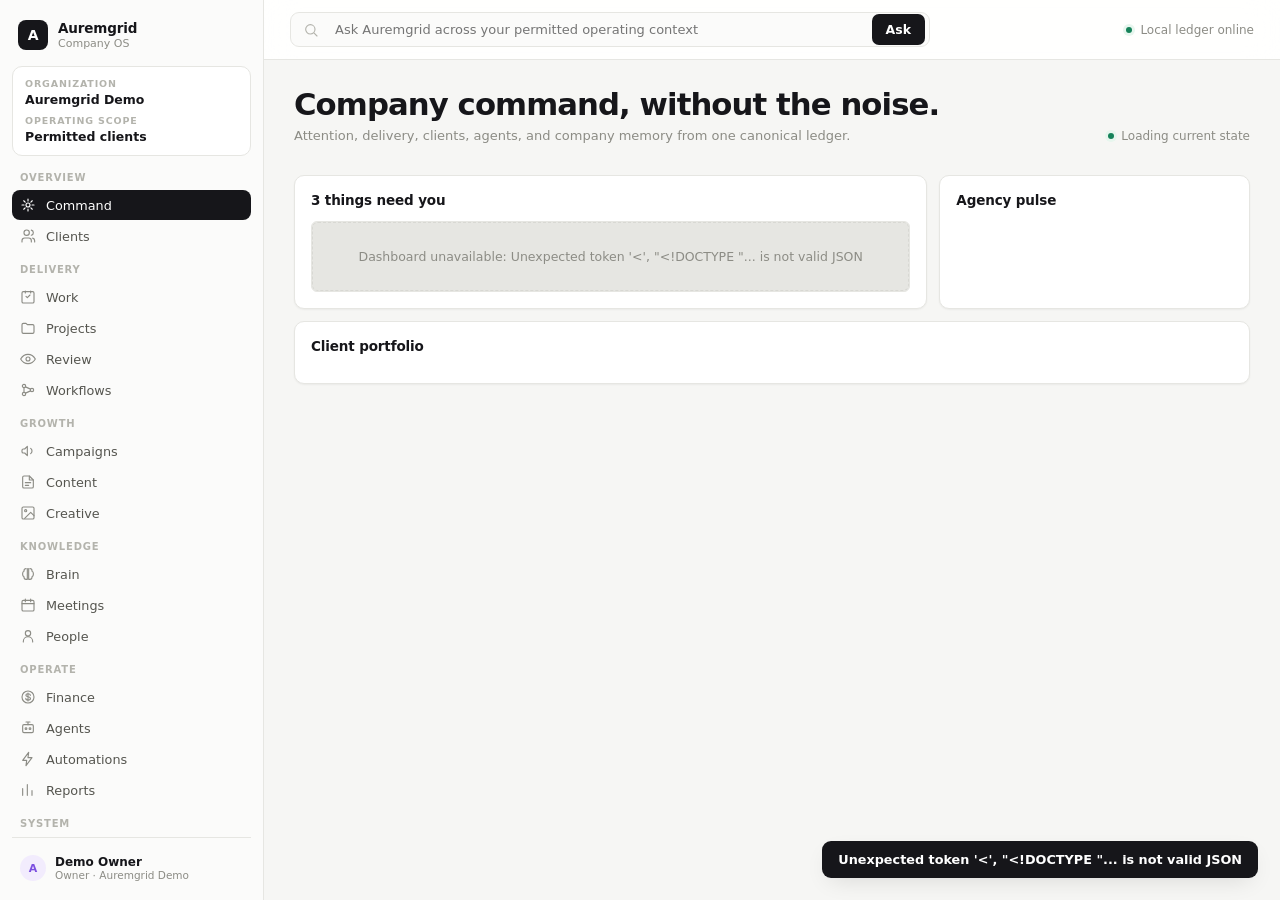
==== commit f796082d: "feat(dashboard): redesign visual system to a top-tier SaaS product look" ====
--- a/src/auremgrid/api/dashboard.html
+++ b/src/auremgrid/api/dashboard.html
@@ -1,7 +1,7 @@
 <!doctype html><html lang="en"><head><meta charset="utf-8"><meta name="viewport" content="width=device-width,initial-scale=1"><title>Auremgrid Company OS</title>
 <style>
-:root{color-scheme:dark;--bg:#09090c;--panel:#111116;--raised:#17171e;--line:#292932;--text:#f2f1f5;--muted:#9695a1;--purple:#8b5cf6;--green:#35c579;--orange:#f0a44b;--red:#ef5f67;font-family:Geist,"Segoe UI",system-ui,sans-serif}*{box-sizing:border-box}body{margin:0;background:radial-gradient(circle at 75% -20%,#24183b 0,transparent 33%),var(--bg);color:var(--text);font-size:13px}button,input{font:inherit;color:inherit}.shell{display:grid;grid-template-columns:224px 1fr;min-height:100vh}.side{position:sticky;top:0;height:100vh;border-right:1px solid var(--line);background:#0c0c10;padding:18px 12px;overflow:auto}.brand{display:flex;align-items:center;gap:10px;padding:0 8px 18px}.mark{width:30px;height:30px;display:grid;place-items:center;background:var(--purple);border-radius:5px;font-weight:800}.brand b,.brand small{display:block}.brand small,.sub{color:var(--muted)}.scope{padding:10px;border:1px solid var(--line);background:var(--panel);border-radius:6px;margin-bottom:16px}.scope span{display:block;color:var(--muted);font-size:10px;text-transform:uppercase;letter-spacing:.09em}.scope b{display:block;margin:4px 0 9px}.nav{display:grid;gap:2px}.nav button{display:flex;width:100%;align-items:center;gap:9px;border:0;background:transparent;color:var(--muted);padding:8px 9px;text-align:left;border-radius:4px;cursor:pointer}.nav button:before{content:"";width:5px;height:5px;border:1px solid currentColor;transform:rotate(45deg)}.nav button:hover,.nav button.active{background:var(--raised);color:var(--text)}.nav button.active:before{background:var(--purple);border-color:var(--purple)}.main{min-width:0}.top{height:58px;border-bottom:1px solid var(--line);display:flex;align-items:center;padding:0 22px;gap:12px;position:sticky;top:0;background:#09090de8;backdrop-filter:blur(14px);z-index:4}.ask{flex:1;max-width:720px;display:flex;border:1px solid var(--line);background:var(--panel);border-radius:5px}.ask input{flex:1;background:transparent;border:0;padding:9px 11px;outline:0}.ask button,.action{border:0;background:var(--purple);padding:8px 12px;border-radius:4px;cursor:pointer;font-weight:650}.topmeta{margin-left:auto;color:var(--muted)}.content{padding:24px;max-width:1640px;margin:auto}.head{display:flex;justify-content:space-between;gap:20px;align-items:end;margin-bottom:20px}.head h1,.head h2.page-title{font-size:clamp(26px,3vw,44px);letter-spacing:-.045em;line-height:1;max-width:1100px;margin:0}.head p{margin:7px 0 0;color:var(--muted)}.statusline{display:flex;align-items:center;gap:7px;color:var(--muted)}.live{display:inline-block;width:7px;height:7px;border-radius:50%;background:var(--green);box-shadow:0 0 12px var(--green)}.grid{display:grid;grid-template-columns:repeat(12,minmax(0,1fr));grid-auto-flow:dense;gap:10px}.card{border:1px solid var(--line);background:linear-gradient(145deg,var(--panel),#0f0f14);border-radius:6px;padding:15px;min-width:0;transition:.2s}.card:hover{border-color:#43434f;transform:translateY(-1px)}.metric{grid-column:span 3;min-height:112px}.metric label{color:var(--muted)}.value{font-size:30px;font-weight:720;letter-spacing:-.04em;margin-top:20px}.value small{font-size:12px;color:var(--muted);font-weight:400}.wide{grid-column:span 8}.narrow{grid-column:span 4}.full{grid-column:1/-1}.card h2{font-size:14px;margin:0 0 13px}.attention{display:grid;gap:1px;background:#202028;border:1px solid #202028}.attention article{background:var(--panel);display:grid;grid-template-columns:8px 1fr auto;gap:12px;padding:12px;align-items:center}.sev{height:100%;min-height:34px;background:var(--orange);border-radius:2px}.attention b{display:block}.attention p{margin:3px 0 0;color:var(--muted)}.badge{border:1px solid var(--line);background:var(--raised);padding:4px 7px;border-radius:3px;color:var(--muted)}.table{width:100%;border-collapse:collapse}.table th{text-align:left;color:var(--muted);font-size:10px;text-transform:uppercase;letter-spacing:.08em;font-weight:500;padding:8px;border-bottom:1px solid var(--line)}.table td{padding:10px 8px;border-bottom:1px solid #202028}.table tr:last-child td{border:0}.health{display:flex;align-items:center;gap:8px}.health i{width:7px;height:7px;border-radius:50%;background:var(--green)}.health.unknown i{background:var(--muted)}.pulse article{border-left:1px solid var(--line);padding:0 0 14px 14px;margin-left:4px;position:relative}.pulse article:before{content:"";position:absolute;width:7px;height:7px;border-radius:50%;background:var(--purple);left:-4px;top:2px}.pulse time{display:block;color:var(--muted);font-size:10px;margin-top:3px}.empty{padding:20px;color:var(--muted);text-align:center;border:1px dashed var(--line)}.page{display:none}.page.active{display:block;animation:reveal .22s ease-out}@keyframes reveal{from{opacity:.2;transform:translateY(4px)}}.module-grid{display:grid;grid-template-columns:repeat(auto-fit,minmax(270px,1fr));gap:10px}.module{min-height:155px}.module ul{margin:10px 0 0;padding:0;list-style:none;color:var(--muted)}.module li{padding:7px 0;border-bottom:1px solid #202028}.state{font-size:10px;text-transform:uppercase;letter-spacing:.08em;color:var(--green)}.state.off{color:var(--muted)}.tabs{display:flex;gap:2px;overflow:auto;margin:0 0 10px}.tabs button{border:1px solid var(--line);background:var(--panel);padding:7px 9px;white-space:nowrap;cursor:pointer}.tabs button.active{background:var(--purple);border-color:var(--purple)}dialog{border:1px solid var(--line);background:var(--panel);color:var(--text);border-radius:6px;width:min(620px,calc(100% - 30px));padding:20px}dialog::backdrop{background:#000a}.form{display:grid;gap:12px}.form label{color:var(--muted)}.form input,.form textarea{width:100%;display:block;margin-top:5px;background:#0b0b0f;border:1px solid var(--line);padding:9px;border-radius:4px}.form textarea{min-height:90px}.row{display:flex;gap:8px;justify-content:flex-end}.ghost{border:1px solid var(--line);background:var(--raised);padding:8px 12px;border-radius:4px;cursor:pointer}.toast{position:fixed;right:20px;bottom:20px;background:var(--text);color:#111;padding:10px 14px;border-radius:4px;opacity:0;transform:translateY(8px);transition:.2s;z-index:9}.toast.on{opacity:1;transform:none}@media(max-width:1000px){.shell{grid-template-columns:76px 1fr}.brand div,.scope,.nav button span{display:none}.nav button{justify-content:center;padding:11px}.metric{grid-column:span 6}.wide,.narrow{grid-column:1/-1}}@media(max-width:620px){.shell{display:block}.side{position:static;height:auto;display:flex;overflow:auto;border-bottom:1px solid var(--line)}.brand{padding:0 12px 0 0}.nav{display:flex}.nav button{width:auto}.content{padding:16px}.top{padding:0 12px}.topmeta{display:none}.metric{grid-column:1/-1}.head{display:block}.statusline{margin-top:12px}.table{display:block;overflow:auto}.ask button{display:none}}
-</style></head><body><div class="shell"><aside class="side"><div class="brand"><div class="mark">A</div><div><b>Auremgrid</b><small>Company OS</small></div></div><div class="scope"><span>Organization</span><b>Auremgrid Demo</b><span>Operating scope</span><b>Permitted clients</b></div><nav class="nav" id="nav"></nav></aside><main class="main"><header class="top"><form class="ask" id="command-form"><input id="command" placeholder="Ask Auremgrid across your permitted operating context"><button>Ask</button></form><div class="topmeta"><span class="live"></span> Local ledger online</div></header><div class="content">
+*{box-sizing:border-box}body{margin:0}
+</style></head><body><div class="shell"><aside class="side"><div class="brand"><div class="mark">A</div><div><b>Auremgrid</b><small>Company OS</small></div></div><div class="scope"><span>Organization</span><b>Auremgrid Demo</b><span>Operating scope</span><b>Permitted clients</b></div><nav class="nav" id="nav"></nav><div class="side-foot"><div class="side-person"><span class="side-avatar">A</span><div><b>Demo Owner</b><small>Owner &middot; Auremgrid Demo</small></div></div></div></aside><main class="main"><header class="top"><form class="ask" id="command-form"><svg class="icon" viewBox="0 0 24 24"><circle cx="11" cy="11" r="7"/><path d="M21 21l-4.3-4.3"/></svg><input id="command" placeholder="Ask Auremgrid across your permitted operating context"><button>Ask</button></form><div class="topmeta"><span class="live"></span> Local ledger online</div></header><div class="content">
 <section class="page active" id="page-command"><span id="health-score" hidden></span><div class="head"><div><h1>Company command, without the noise.</h1><p>Attention, delivery, clients, agents, and company memory from one canonical ledger.</p></div><div class="statusline"><span class="live"></span><span id="generated">Loading current state</span></div></div><div class="grid" id="metrics"></div><div class="grid" style="margin-top:10px"><section class="card wide"><h2>3 things need you</h2><div class="attention" id="attention"></div></section><section class="card narrow"><h2>Agency pulse</h2><div class="pulse" id="pulse"></div></section><section class="card full"><h2>Client portfolio</h2><div id="clients"></div></section></div></section>
 <section class="page" id="page-clients"><div class="head"><div><h2 class="page-title">Client portfolio</h2><p>Health, work pressure, review state, relationship freshness, and risk.</p></div></div><div class="card" id="client-portfolio"></div></section>
 <section class="page" id="page-client-hq"><div class="head"><div><h2 class="page-title" id="client-name">Client HQ</h2><p>One operating view across knowledge, delivery, relationships, performance, finance, and risk.</p></div></div><div class="tabs" id="client-tabs"></div><div class="module-grid" id="client-body"></div></section><section class="page" id="page-work"><div class="work-head"><div><p class="work-kicker">Delivery workspace</p><h2 class="page-title">Work</h2></div><div class="work-actions"><div class="view-switch" role="group" aria-label="Work view"><button id="board-view" class="active" type="button">Board</button><button id="list-view" type="button">List</button></div><button class="action" id="capture">New work</button></div></div><div class="work-toolbar"><label class="search-control"><span aria-hidden="true">⌕</span><input id="work-search" type="search" placeholder="Search work"></label><select id="status-filter" aria-label="Filter by status"><option value="">All statuses</option></select><select id="priority-filter" aria-label="Filter by priority"><option value="">All priorities</option></select><select id="project-filter" aria-label="Filter by project"><option value="">All projects</option></select><button class="clear-filters" id="clear-work-filters" type="button">Clear filters</button></div><div id="work-summary" class="work-summary">Loading work</div><div id="work-board" class="work-board" aria-live="polite"></div><div id="work-table" class="work-table-wrap" hidden></div><div id="work-list" hidden></div><div id="projects-list" hidden></div><div id="review-list" hidden></div></section>
@@ -13,17 +13,229 @@
 </div></main></div>
 <dialog id="capture-modal"><form class="form" id="capture-form"><h2>Capture work</h2><label>Title<input name="title" required></label><label>Request<textarea name="request" required></textarea></label><label>Requested by<input name="requested_by" required></label><label>Needed by<input name="needed_by" type="date"></label><div class="row"><button type="button" class="ghost" id="cancel-capture">Cancel</button><button class="action">Capture</button></div></form></dialog><dialog id="ask-modal"><h2>Ask Auremgrid</h2><div id="ask-results" class="module-grid" style="margin-top:14px"></div><div class="row" style="margin-top:14px"><button class="ghost" onclick="this.closest('dialog').close()">Close</button></div></dialog><dialog id="work-detail"><div class="detail-head"><div><span class="detail-status" id="detail-status">Work</span><h2 id="detail-title">Work detail</h2></div><button class="icon-button" id="close-work-detail" type="button" aria-label="Close work detail">×</button></div><div id="detail-body" class="detail-body"></div></dialog><div class="toast" id="toast"></div>
 <style id="dashboard-v2">
-:root{color-scheme:light;--bg:#f7f7f6;--panel:#fff;--raised:#f1f1ef;--line:#dededb;--text:#171717;--muted:#777773;--purple:#2f73ed;--green:#159957;--orange:#c97b19;--red:#d34848}
-body{background:var(--bg);color:var(--text);font-size:14px}.shell{grid-template-columns:272px minmax(0,1fr)}.side{background:#f1f1f0;border-color:var(--line);padding:16px 12px}.brand{padding:0 10px 14px}.mark{background:#171717;color:#fff;border-radius:8px}.scope{background:#fff;border-color:var(--line);border-radius:10px}.nav{gap:1px}.nav button{color:#62625f;border-radius:7px;padding:8px 10px}.nav button:hover,.nav button.active{background:#dededc;color:#111}.nav button.active:before{background:#2f73ed;border-color:#2f73ed}.spaces{margin:18px 0}.spaces-head{display:flex;align-items:center;justify-content:space-between;padding:0 10px 8px;color:#666;font-size:12px;font-weight:650}.space-list{display:grid;gap:2px}.space-button{display:grid;grid-template-columns:9px 1fr;gap:9px;align-items:center;width:100%;border:0;background:transparent;padding:8px 10px;border-radius:7px;color:#555;text-align:left;cursor:pointer}.space-button:hover,.space-button.active{background:#fff;color:#111}.space-dot{width:7px;height:7px;border-radius:50%;background:#a9a9a4}.space-button.active .space-dot{background:#2f73ed}.space-button small{display:block;color:#999;margin-top:2px}.top{height:64px;background:#ffffffeb;border-color:var(--line);padding:0 24px;box-shadow:0 1px 0 #00000005}.ask{background:#f4f4f2;border:0;border-radius:9px;max-width:620px}.ask input{padding:10px 13px}.ask button{background:#171717;color:#fff;border-radius:7px}.topmeta{font-size:12px}.content{padding:28px 30px;max-width:none}.head h1,.head h2.page-title{font-size:30px;letter-spacing:-.03em}.card{background:#fff;border-color:var(--line);border-radius:10px;box-shadow:0 1px 2px #00000007}.card:hover{border-color:#c7c7c2;transform:none}.metric{min-height:108px}.value{font-size:28px}.attention{background:var(--line);border-color:var(--line)}.attention article{background:#fff}.table td{border-color:#ebebe8}.tabs button{background:#fff;color:#555}.tabs button.active{background:#171717;border-color:#171717;color:#fff}.module li{border-color:#ecece9}.work-head{display:flex;align-items:flex-end;justify-content:space-between;gap:20px;padding-bottom:18px}.work-head h2{margin:0;font-size:30px;letter-spacing:-.035em}.work-kicker{margin:0 0 5px;color:var(--muted);font-size:12px}.work-actions,.view-switch,.work-toolbar{display:flex;align-items:center;gap:8px}.view-switch{padding:3px;background:#ececea;border-radius:9px}.view-switch button{border:0;background:transparent;color:#777;padding:7px 13px;border-radius:7px;cursor:pointer}.view-switch button.active{background:#fff;color:#111;box-shadow:0 1px 2px #0001}.action{background:#171717;color:#fff;border-radius:8px;padding:9px 14px}.work-toolbar{padding:13px 0 18px;border-top:1px solid var(--line);border-bottom:1px solid var(--line);flex-wrap:wrap}.search-control{display:flex;align-items:center;gap:7px;background:#fff;border:1px solid var(--line);border-radius:8px;padding:0 10px;min-width:240px}.search-control input{border:0;background:transparent;outline:0;padding:9px 0;width:100%;color:#111}.work-toolbar select,.clear-filters{border:1px solid var(--line);background:#fff;color:#555;border-radius:8px;padding:9px 11px}.clear-filters{margin-left:auto;cursor:pointer}.work-summary{padding:17px 2px 12px;color:var(--muted);font-size:12px}.work-board{display:grid;grid-template-columns:repeat(5,minmax(230px,1fr));gap:14px;align-items:start;overflow-x:auto;padding-bottom:20px}.work-lane{min-width:230px}.lane-head{display:flex;align-items:center;justify-content:space-between;padding:8px 2px 12px;font-weight:650}.lane-label{display:flex;align-items:center;gap:8px}.lane-dot{width:8px;height:8px;border-radius:50%;background:#aaa}.work-lane[data-lane="in_progress"] .lane-dot{background:#2f73ed}.work-lane[data-lane="review"] .lane-dot{background:#d58b25}.work-lane[data-lane="shipped"] .lane-dot{background:#159957}.lane-count{color:#999;font-weight:500}.lane-cards{display:grid;gap:10px}.work-card{width:100%;border:1px solid var(--line);background:#fff;border-radius:10px;padding:13px;text-align:left;color:#171717;cursor:pointer;box-shadow:0 1px 2px #00000008;transition:border-color .15s,transform .15s}.work-card:hover{border-color:#aebbd1;transform:translateY(-1px)}.card-eyebrow{display:flex;justify-content:space-between;gap:8px;color:#8a8a86;font-size:11px;margin-bottom:8px}.work-card strong{display:block;font-size:14px;line-height:1.35;font-weight:600}.work-meta{display:flex;gap:7px;align-items:center;flex-wrap:wrap;margin-top:13px;color:#858581;font-size:11px}.work-chip{background:#f2f2f0;border-radius:5px;padding:3px 6px}.work-chip.blocked{background:#fff0ee;color:#b43d37}.work-chip.urgent{background:#fff4df;color:#a85f00}.work-empty{border:1px dashed #d3d3cf;border-radius:10px;padding:20px 10px;color:#999;text-align:center;font-size:12px}.work-table-wrap{background:#fff;border:1px solid var(--line);border-radius:10px;overflow:auto}.work-table-wrap .table tr[data-work-id]{cursor:pointer}.work-table-wrap .table tr[data-work-id]:hover{background:#f7f7f5}#work-detail{width:min(560px,calc(100% - 24px));max-height:88vh;margin-right:18px;border-radius:14px;background:#fff;color:#171717;padding:0;box-shadow:0 24px 70px #0003}#work-detail::backdrop{background:#1114}.detail-head{display:flex;align-items:flex-start;justify-content:space-between;padding:20px 22px;border-bottom:1px solid var(--line)}.detail-head h2{margin:6px 0 0;font-size:22px}.detail-status{color:#2f73ed;font-size:11px;text-transform:uppercase;letter-spacing:.08em}.icon-button{border:0;background:#f1f1ef;color:#555;border-radius:8px;width:32px;height:32px;font-size:20px;cursor:pointer}.detail-body{padding:20px 22px;overflow:auto}.detail-grid{display:grid;grid-template-columns:repeat(2,minmax(0,1fr));gap:10px}.detail-field{padding:11px;background:#f6f6f4;border-radius:8px}.detail-field span{display:block;color:#888;font-size:10px;text-transform:uppercase;letter-spacing:.06em;margin-bottom:5px}.detail-section{margin-top:20px}.detail-section h3{font-size:13px;margin:0 0 9px}.detail-section ul{list-style:none;padding:0;margin:0}.detail-section li{padding:8px 0;border-bottom:1px solid #ecece9;color:#555}dialog{background:#fff;color:#171717;border-color:var(--line)}.form input,.form textarea{background:#f7f7f5;color:#111;border-color:var(--line)}.ghost{background:#f1f1ef;color:#333;border-color:var(--line)}.toast{background:#171717;color:#fff}
-@media(max-width:1100px){.work-board{grid-template-columns:repeat(5,260px)}.shell{grid-template-columns:220px minmax(0,1fr)}}@media(max-width:720px){.shell{display:block}.side{height:auto;position:static}.spaces,.scope{display:none}.content{padding:20px 14px}.work-head{align-items:flex-start}.work-toolbar{align-items:stretch}.search-control{min-width:100%}.clear-filters{margin-left:0}.topmeta{display:none}.work-board{grid-template-columns:repeat(5,82vw)}.detail-grid{grid-template-columns:1fr}}
+:root{color-scheme:light;--bg:#f6f6f4;--surface:#ffffff;--surface-2:#fbfbfa;--sunken:#f0f0ee;--line:#e6e6e2;--line-strong:#d8d8d3;--text:#16161a;--text-2:#55554f;--muted:#8c8c85;--faint:#b3b3ac;--accent:#3d63dd;--accent-ink:#ffffff;--accent-soft:#eef1fd;--green:#16825a;--green-soft:#e7f6ee;--orange:#b5650a;--orange-soft:#fdf1de;--red:#c73434;--red-soft:#fbe9e8;--violet:#7c4fe0;--violet-soft:#f2ecfd;--radius-s:6px;--radius-m:10px;--radius-l:14px;--shadow-1:0 1px 2px rgba(15,15,15,.05);--shadow-2:0 8px 24px -8px rgba(15,15,15,.14);--font:"Geist","Inter","Segoe UI",system-ui,-apple-system,sans-serif;font-family:var(--font)}
+*{box-sizing:border-box}
+::selection{background:var(--accent-soft);color:var(--accent)}
+body{margin:0;background:var(--bg);color:var(--text);font-size:13.5px;-webkit-font-smoothing:antialiased}
+button,input,select,textarea{font:inherit;color:inherit}
+button{cursor:pointer}
+svg{display:block;flex:none}
+.icon{width:16px;height:16px;stroke:currentColor;fill:none;stroke-width:1.7;stroke-linecap:round;stroke-linejoin:round}
+
+.shell{display:grid;grid-template-columns:264px minmax(0,1fr);min-height:100vh}
+.side{position:sticky;top:0;height:100vh;display:flex;flex-direction:column;background:var(--surface-2);border-right:1px solid var(--line);padding:14px 12px 12px}
+.brand{display:flex;align-items:center;gap:10px;padding:6px 6px 16px}
+.mark{width:30px;height:30px;flex:none;display:grid;place-items:center;background:var(--text);color:#fff;border-radius:8px;font-weight:700;font-size:14px;letter-spacing:-.02em}
+.brand b{display:block;font-size:13.5px;font-weight:650;letter-spacing:-.01em}
+.brand small{display:block;color:var(--muted);font-size:11px;margin-top:1px}
+
+.scope{padding:11px 12px;border:1px solid var(--line);background:var(--surface);border-radius:var(--radius-m);margin-bottom:14px}
+.scope span{display:block;color:var(--faint);font-size:9.5px;text-transform:uppercase;letter-spacing:.09em;font-weight:600}
+.scope b{display:block;margin:3px 0 8px;font-size:12.5px;font-weight:600}
+.scope b:last-child{margin-bottom:0}
+
+.spaces{margin-bottom:14px}
+.spaces-head{display:flex;align-items:center;justify-content:space-between;padding:0 6px 7px;color:var(--faint);font-size:10px;text-transform:uppercase;letter-spacing:.08em;font-weight:650}
+.space-list{display:grid;gap:1px}
+.space-button{display:grid;grid-template-columns:8px 1fr;gap:9px;align-items:center;width:100%;border:0;background:transparent;padding:7px 8px;border-radius:8px;color:var(--text-2);text-align:left;font-size:12.5px}
+.space-button:hover{background:var(--sunken)}
+.space-button.active{background:var(--accent-soft);color:var(--accent)}
+.space-dot{width:6px;height:6px;border-radius:50%;background:var(--faint);justify-self:center}
+.space-button.active .space-dot{background:var(--accent)}
+.space-button small{display:block;color:var(--muted);margin-top:1px;font-weight:400}
+.space-button.active small{color:var(--accent);opacity:.75}
+
+.nav{display:grid;gap:1px;flex:1;overflow:auto}
+.nav-group{color:var(--faint);font-size:10px;text-transform:uppercase;letter-spacing:.08em;font-weight:650;padding:12px 8px 6px}
+.nav-group:first-child{padding-top:2px}
+.nav button{display:flex;width:100%;align-items:center;gap:10px;border:0;background:transparent;color:var(--text-2);padding:7px 8px;text-align:left;border-radius:8px;font-size:12.8px;font-weight:500}
+.nav button .icon{color:var(--muted)}
+.nav button:hover{background:var(--sunken);color:var(--text)}
+.nav button.active{background:var(--text);color:#fff}
+.nav button.active .icon{color:#fff}
+
+.side-foot{margin-top:auto;padding-top:10px;border-top:1px solid var(--line)}
+.side-person{display:flex;align-items:center;gap:9px;padding:7px 8px;border-radius:8px}
+.side-person:hover{background:var(--sunken)}
+.side-avatar{width:26px;height:26px;border-radius:50%;background:var(--violet-soft);color:var(--violet);display:grid;place-items:center;font-size:11px;font-weight:700;flex:none}
+.side-person b{display:block;font-size:12px;font-weight:600}
+.side-person small{display:block;color:var(--muted);font-size:10.5px}
+
+.main{min-width:0}
+.top{height:60px;border-bottom:1px solid var(--line);display:flex;align-items:center;padding:0 26px;gap:14px;position:sticky;top:0;background:#ffffffe8;backdrop-filter:blur(16px);z-index:4}
+.ask{flex:1;max-width:640px;display:flex;align-items:center;gap:8px;border:1px solid var(--line);background:var(--surface-2);border-radius:9px;padding:0 4px 0 12px;transition:border-color .15s,box-shadow .15s}
+.ask:focus-within{border-color:var(--accent);box-shadow:0 0 0 3px var(--accent-soft)}
+.ask .icon{color:var(--faint)}
+.ask input{flex:1;background:transparent;border:0;padding:9px 8px;outline:0;font-size:13px}
+.ask button,.action{border:0;background:var(--text);color:#fff;padding:8px 14px;border-radius:7px;font-weight:600;font-size:12.5px}
+.ask button:hover,.action:hover{background:#000}
+.topmeta{margin-left:auto;display:flex;align-items:center;gap:8px;color:var(--muted);font-size:12px}
+
+.content{padding:28px 30px 60px;max-width:1560px;margin:auto}
+.head{display:flex;justify-content:space-between;gap:20px;align-items:flex-end;margin-bottom:22px}
+.head h1,.head h2.page-title{font-size:clamp(22px,2.4vw,32px);font-weight:700;letter-spacing:-.03em;line-height:1.1;max-width:900px;margin:0}
+.head p{margin:6px 0 0;color:var(--muted);font-size:13px;max-width:620px}
+.statusline{display:flex;align-items:center;gap:7px;color:var(--muted);font-size:12px;white-space:nowrap}
+.live{display:inline-block;width:6px;height:6px;border-radius:50%;background:var(--green);box-shadow:0 0 0 3px var(--green-soft)}
+
+.grid{display:grid;grid-template-columns:repeat(12,minmax(0,1fr));grid-auto-flow:dense;gap:12px}
+.card{border:1px solid var(--line);background:var(--surface);border-radius:var(--radius-m);padding:16px;min-width:0;box-shadow:var(--shadow-1);transition:border-color .15s,box-shadow .15s}
+.card:hover{border-color:var(--line-strong)}
+.metric{grid-column:span 3;min-height:104px;position:relative}
+.metric label{display:flex;align-items:center;gap:7px;color:var(--muted);font-size:11.5px;font-weight:600}
+.metric-icon{width:26px;height:26px;border-radius:7px;display:grid;place-items:center;flex:none}
+.metric-icon .icon{width:14px;height:14px}
+.metric-icon.i-clients{background:var(--accent-soft);color:var(--accent)}
+.metric-icon.i-work{background:var(--violet-soft);color:var(--violet)}
+.metric-icon.i-flow{background:var(--green-soft);color:var(--green)}
+.metric-icon.i-review{background:var(--orange-soft);color:var(--orange)}
+.metric-icon.i-agents{background:var(--violet-soft);color:var(--violet)}
+.metric-icon.i-risk{background:var(--red-soft);color:var(--red)}
+.metric-icon.i-auto{background:var(--accent-soft);color:var(--accent)}
+.metric-icon.i-fin{background:var(--green-soft);color:var(--green)}
+.value{font-size:27px;font-weight:700;letter-spacing:-.03em;margin-top:16px;line-height:1}
+.value small{display:inline-block;margin-left:6px;font-size:11px;color:var(--muted);font-weight:600;vertical-align:middle}
+.value small.up{color:var(--green)}
+.value small.warn{color:var(--orange)}
+.wide{grid-column:span 8}
+.narrow{grid-column:span 4}
+.full{grid-column:1/-1}
+.card h2{font-size:13.5px;font-weight:650;margin:0 0 13px;letter-spacing:-.01em}
+
+.attention{display:grid;gap:1px;background:var(--line);border:1px solid var(--line);border-radius:var(--radius-s);overflow:hidden}
+.attention article{background:var(--surface);display:grid;grid-template-columns:3px 1fr auto;gap:13px;padding:13px 12px;align-items:center}
+.sev{height:100%;min-height:32px;background:var(--orange);border-radius:2px}
+.attention b{display:block;font-size:12.8px;font-weight:600}
+.attention p{margin:3px 0 0;color:var(--muted);font-size:11.8px}
+.badge{border:1px solid var(--line);background:var(--sunken);padding:3px 8px;border-radius:99px;color:var(--text-2);font-size:10.5px;font-weight:650;text-transform:capitalize;white-space:nowrap}
+.badge.high,.badge.urgent{background:var(--red-soft);color:var(--red);border-color:transparent}
+.badge.medium{background:var(--orange-soft);color:var(--orange);border-color:transparent}
+.badge.low{background:var(--green-soft);color:var(--green);border-color:transparent}
+
+.table{width:100%;border-collapse:collapse}
+.table th{text-align:left;color:var(--faint);font-size:10px;text-transform:uppercase;letter-spacing:.07em;font-weight:650;padding:9px 10px;border-bottom:1px solid var(--line)}
+.table td{padding:12px 10px;border-bottom:1px solid var(--line);font-size:12.8px}
+.table tr:last-child td{border:0}
+.table tr[data-client],.table tr[data-work-id]{cursor:pointer;transition:background .1s}
+.table tr[data-client]:hover,.table tr[data-work-id]:hover{background:var(--surface-2)}
+.client-cell{display:flex;align-items:center;gap:10px}
+.avatar-chip{width:26px;height:26px;border-radius:8px;display:grid;place-items:center;font-size:10.5px;font-weight:700;flex:none;background:var(--accent-soft);color:var(--accent)}
+.health{display:flex;align-items:center;gap:7px;font-weight:650}
+.health i{width:7px;height:7px;border-radius:50%;background:var(--green)}
+.health.warn i{background:var(--orange)}
+.health.risk i{background:var(--red)}
+.health.unknown i{background:var(--faint)}
+
+.pulse{display:grid;gap:0}
+.pulse article{border-left:1.5px solid var(--line);padding:0 0 15px 14px;margin-left:3px;position:relative}
+.pulse article:last-child{padding-bottom:0}
+.pulse article:before{content:"";position:absolute;width:7px;height:7px;border-radius:50%;background:var(--accent);left:-4.5px;top:3px;box-shadow:0 0 0 3px var(--surface)}
+.pulse b{font-size:12.5px;font-weight:600;text-transform:capitalize}
+.pulse .sub{color:var(--muted);font-size:11.8px;margin-top:2px}
+.pulse time{display:block;color:var(--faint);font-size:10.5px;margin-top:4px}
+
+.empty{padding:26px 16px;color:var(--muted);text-align:center;border:1px dashed var(--line-strong);border-radius:var(--radius-s);font-size:12.5px}
+.page{display:none}
+.page.active{display:block;animation:reveal .2s ease-out}
+@keyframes reveal{from{opacity:0;transform:translateY(3px)}}
+
+.module-grid{display:grid;grid-template-columns:repeat(auto-fit,minmax(270px,1fr));gap:12px}
+.module{min-height:150px}
+.module ul{margin:11px 0 0;padding:0;list-style:none;color:var(--text-2)}
+.module li{padding:8px 0;border-bottom:1px solid var(--line);font-size:12.5px}
+.module li:last-child{border:0}
+.state{display:inline-flex;align-items:center;gap:5px;font-size:10px;text-transform:uppercase;letter-spacing:.07em;font-weight:700;color:var(--green)}
+.state:before{content:"";width:6px;height:6px;border-radius:50%;background:currentColor}
+.state.off{color:var(--faint)}
+
+.tabs{display:flex;gap:6px;overflow:auto;margin:0 0 16px;padding-bottom:2px}
+.tabs button{border:1px solid var(--line);background:var(--surface);padding:7px 12px;white-space:nowrap;border-radius:8px;font-size:12px;font-weight:600;color:var(--text-2)}
+.tabs button.active{background:var(--text);border-color:var(--text);color:#fff}
+
+dialog{border:1px solid var(--line);background:var(--surface);color:var(--text);border-radius:var(--radius-l);width:min(620px,calc(100% - 30px));padding:22px;box-shadow:var(--shadow-2)}
+dialog::backdrop{background:rgba(20,20,18,.35);backdrop-filter:blur(2px)}
+.form{display:grid;gap:13px}
+.form label{color:var(--text-2);font-size:12.5px;font-weight:600}
+.form input,.form textarea{width:100%;display:block;margin-top:6px;background:var(--surface-2);border:1px solid var(--line);padding:9px 11px;border-radius:8px;font-size:13px}
+.form input:focus,.form textarea:focus{outline:0;border-color:var(--accent);box-shadow:0 0 0 3px var(--accent-soft)}
+.form textarea{min-height:90px}
+.row{display:flex;gap:8px;justify-content:flex-end}
+.ghost{border:1px solid var(--line);background:var(--surface-2);color:var(--text-2);padding:8px 13px;border-radius:8px;font-weight:600;font-size:12.5px}
+.ghost:hover{background:var(--sunken)}
+.toast{position:fixed;right:22px;bottom:22px;background:var(--text);color:#fff;padding:11px 16px;border-radius:9px;font-size:12.8px;font-weight:600;opacity:0;transform:translateY(8px);transition:.2s;z-index:9;box-shadow:var(--shadow-2)}
+.toast.on{opacity:1;transform:none}
+
+.work-head{display:flex;align-items:flex-end;justify-content:space-between;gap:20px;padding-bottom:18px}
+.work-kicker{margin:0 0 4px;color:var(--muted);font-size:11.5px;font-weight:650;text-transform:uppercase;letter-spacing:.05em}
+.work-head h2{margin:0;font-size:28px;font-weight:700;letter-spacing:-.03em}
+.work-actions,.view-switch,.work-toolbar{display:flex;align-items:center;gap:8px}
+.view-switch{padding:3px;background:var(--sunken);border-radius:9px}
+.view-switch button{border:0;background:transparent;color:var(--muted);padding:6px 13px;border-radius:7px;font-size:12px;font-weight:600}
+.view-switch button.active{background:var(--surface);color:var(--text);box-shadow:var(--shadow-1)}
+.work-toolbar{padding:14px 0;border-top:1px solid var(--line);border-bottom:1px solid var(--line);flex-wrap:wrap}
+.search-control{display:flex;align-items:center;gap:8px;background:var(--surface);border:1px solid var(--line);border-radius:8px;padding:0 11px;min-width:240px}
+.search-control .icon{color:var(--faint);width:14px;height:14px}
+.search-control input{border:0;background:transparent;outline:0;padding:9px 0;width:100%;color:var(--text);font-size:12.8px}
+.work-toolbar select,.clear-filters{border:1px solid var(--line);background:var(--surface);color:var(--text-2);border-radius:8px;padding:8px 11px;font-size:12.5px}
+.clear-filters{margin-left:auto}
+.clear-filters:hover{background:var(--sunken)}
+.work-summary{padding:16px 2px 12px;color:var(--muted);font-size:12px}
+
+.work-board{display:grid;grid-template-columns:repeat(5,minmax(228px,1fr));gap:14px;align-items:start;overflow-x:auto;padding-bottom:22px}
+.work-lane{min-width:228px}
+.lane-head{display:flex;align-items:center;justify-content:space-between;padding:6px 2px 12px;font-weight:650;font-size:12.5px}
+.lane-label{display:flex;align-items:center;gap:8px}
+.lane-dot{width:7px;height:7px;border-radius:50%;background:var(--faint)}
+.work-lane[data-lane="in_progress"] .lane-dot{background:var(--accent)}
+.work-lane[data-lane="review"] .lane-dot{background:var(--orange)}
+.work-lane[data-lane="shipped"] .lane-dot{background:var(--green)}
+.lane-count{color:var(--faint);font-weight:600}
+.lane-cards{display:grid;gap:9px}
+.work-card{width:100%;border:1px solid var(--line);background:var(--surface);border-radius:var(--radius-m);padding:13px;text-align:left;color:var(--text);box-shadow:var(--shadow-1);transition:border-color .15s,transform .15s,box-shadow .15s}
+.work-card:hover{border-color:var(--line-strong);transform:translateY(-1px);box-shadow:var(--shadow-2)}
+.card-eyebrow{display:flex;justify-content:space-between;gap:8px;color:var(--faint);font-size:10.5px;margin-bottom:8px;font-weight:600}
+.work-card strong{display:block;font-size:13px;line-height:1.35;font-weight:600}
+.work-meta{display:flex;gap:6px;align-items:center;flex-wrap:wrap;margin-top:12px;color:var(--muted);font-size:10.8px}
+.work-chip{background:var(--sunken);border-radius:6px;padding:3px 7px;font-weight:600}
+.work-chip.blocked{background:var(--red-soft);color:var(--red)}
+.work-chip.urgent{background:var(--orange-soft);color:var(--orange)}
+.work-empty{border:1px dashed var(--line-strong);border-radius:var(--radius-m);padding:22px 10px;color:var(--faint);text-align:center;font-size:11.8px}
+.work-table-wrap{background:var(--surface);border:1px solid var(--line);border-radius:var(--radius-m);overflow:auto;box-shadow:var(--shadow-1)}
+
+#work-detail{width:min(560px,calc(100% - 24px));max-height:88vh;margin-right:18px;border-radius:16px;background:var(--surface);color:var(--text);padding:0;box-shadow:var(--shadow-2)}
+#work-detail::backdrop{background:rgba(20,20,18,.4)}
+.detail-head{display:flex;align-items:flex-start;justify-content:space-between;padding:20px 22px;border-bottom:1px solid var(--line)}
+.detail-head h2{margin:6px 0 0;font-size:20px;font-weight:700;letter-spacing:-.02em}
+.detail-status{color:var(--accent);font-size:10.5px;text-transform:uppercase;letter-spacing:.07em;font-weight:700}
+.icon-button{border:0;background:var(--sunken);color:var(--text-2);border-radius:8px;width:32px;height:32px;font-size:18px}
+.icon-button:hover{background:var(--line)}
+.detail-body{padding:20px 22px;overflow:auto}
+.detail-grid{display:grid;grid-template-columns:repeat(2,minmax(0,1fr));gap:10px}
+.detail-field{padding:11px;background:var(--surface-2);border-radius:9px}
+.detail-field span{display:block;color:var(--muted);font-size:9.5px;text-transform:uppercase;letter-spacing:.06em;margin-bottom:5px;font-weight:650}
+.detail-section{margin-top:20px}
+.detail-section h3{font-size:12.5px;margin:0 0 9px;font-weight:650}
+.detail-section ul{list-style:none;padding:0;margin:0}
+.detail-section li{padding:8px 0;border-bottom:1px solid var(--line);color:var(--text-2);font-size:12.5px}
+.detail-section li:last-child{border:0}
+
+@media(max-width:1100px){.work-board{grid-template-columns:repeat(5,220px)}.shell{grid-template-columns:220px minmax(0,1fr)}}
+@media(max-width:1000px){.shell{grid-template-columns:76px minmax(0,1fr)}.brand b,.brand small,.scope,.spaces,.nav-group,.nav button span,.side-person b,.side-person small{display:none}.nav button{justify-content:center;padding:11px}.side-person{justify-content:center}.metric{grid-column:span 6}.wide,.narrow{grid-column:1/-1}}
+@media(max-width:620px){.shell{display:block}.side{position:static;height:auto;flex-direction:row;flex-wrap:wrap;overflow:auto;border-bottom:1px solid var(--line);border-right:0}.brand{padding:0 12px 0 0}.spaces,.scope,.side-foot{display:none}.nav{display:flex;flex:none}.nav-group{display:none}.nav button{width:auto}.content{padding:18px 14px}.top{padding:0 14px}.topmeta{display:none}.metric{grid-column:1/-1}.head{display:block}.statusline{margin-top:10px}.table{display:block;overflow:auto}.ask button{display:none}.work-head{display:block}.work-actions{margin-top:12px}}
+
 </style>
 <script>
 const nativeFetch=window.fetch.bind(window);window.fetch=(url,options={})=>{const token=localStorage.getItem("auremgrid_session")||"";options.headers={...(options.headers||{}),Authorization:`Bearer ${token}`};return nativeFetch(url,options)};
 </script>
 <script>
-const NAV=["Command","Clients","Work","Projects","Review","Workflows","Campaigns","Content","Creative","Brain","Meetings","People","Finance","Agents","Automations","Reports","Integrations","Settings"],PAGES={Command:"command",Clients:"clients",Work:"work",Projects:"work",Review:"work",Brain:"brain",People:"people",Finance:"finance",Agents:"agents",Workflows:"systems",Campaigns:"systems",Content:"systems",Creative:"systems",Meetings:"systems",Automations:"systems",Reports:"systems",Integrations:"systems",Settings:"systems"};let org="org_demo",person="person_demo_owner",workspace="ws_alpha",actor="act_alpha_admin",state={metrics:{},clients:[],agents:[],pulse:[],attention:[],workspaces:[]},sessionToken=localStorage.getItem("auremgrid_session")||"";if(!sessionToken){sessionToken=window.prompt("Enter your Auremgrid access token")||"";if(sessionToken)localStorage.setItem("auremgrid_session",sessionToken)}const $=id=>document.getElementById(id),esc=v=>String(v??"").replace(/[&<>"']/g,c=>({"&":"&amp;","<":"&lt;",">":"&gt;",'"':"&quot;","'":"&#39;"}[c]));
-function toast(s){$("toast").textContent=s;$("toast").classList.add("on");setTimeout(()=>$("toast").classList.remove("on"),2200)}async function api(url,options){const r=await fetch(url,options),b=await r.json();if(!r.ok)throw Error(b.message||b.error);return b}function show(name){document.querySelectorAll(".page").forEach(x=>x.classList.remove("active"));$("page-"+(PAGES[name]||"systems")).classList.add("active");document.querySelectorAll(".nav button").forEach(x=>x.classList.toggle("active",x.dataset.name===name));if(PAGES[name]==="systems"){$("systems-title").textContent=name;renderSystems(name)}else{loadPrimary(name)}}$("nav").innerHTML=NAV.map(n=>`<button data-name="${n}" class="${n==="Command"?"active":""}"><span>${n}</span></button>`).join("");document.querySelectorAll(".nav button").forEach(b=>b.onclick=()=>show(b.dataset.name));
-function metric(l,v,n){return `<article class="card metric"><label>${l}</label><div class="value">${v??"—"} <small>${n||""}</small></div></article>`}function render(){const m=state.metrics;$("metrics").innerHTML=metric("Active clients",m.active_clients)+metric("Open work",m.open_work,`${m.overdue_work||0} overdue`)+metric("Active workflows",m.active_workflows)+metric("In review",m.in_review)+metric("Agents running",m.agents_running)+metric("Open risks",m.open_risks)+metric("Automations today",m.automations_today)+metric("MRR",m.finance_status==="connected"?m.mrr:"Not connected");$("attention").innerHTML=state.attention.length?state.attention.slice(0,3).map(x=>`<article><span class="sev"></span><div><b>${esc(x.client||"Company")} · ${esc(x.reason)}</b><p>${esc(x.evidence||x.source_type)} · Owner: ${esc(x.owner||"Unassigned")} · Next: ${esc(x.next_action||"Review")}</p></div><span class="badge">${esc(x.severity||"Open")}</span></article>`).join(""):'<div class="empty">Nothing is currently ranked for your attention.</div>';$("pulse").innerHTML=state.pulse.length?state.pulse.map(x=>`<article><b>${esc(x.action.replaceAll("_"," "))}</b><div class="sub">${esc(x.detail)}</div><time>${esc(x.recorded_at)}</time></article>`).join(""):'<div class="empty">No recent company events.</div>';const table=`<table class="table"><thead><tr><th>Client</th><th>Health</th><th>Open work</th><th>Review</th><th>Risk</th><th>Last touch</th></tr></thead><tbody>${state.clients.map(c=>`<tr data-client="${esc(c.id)}" style="cursor:pointer"><td><b>${esc(c.name)}</b></td><td><span class="health ${c.health==null?"unknown":""}"><i></i>${c.health??"Unknown"}</span></td><td>${c.open_work}</td><td>${c.reviews}</td><td>${c.risks}</td><td>${esc(c.last_touch||"No touchpoint")}</td></tr>`).join("")}</tbody></table>`;$("clients").innerHTML=table;$("client-portfolio").innerHTML=table;document.querySelectorAll("[data-client]").forEach(row=>row.onclick=()=>openClient(row.dataset.client));$("agents").innerHTML=state.agents.length?state.agents.map(a=>`<article class="card module"><span class="state ${a.status==="idle"?"off":""}">${esc(a.status)}</span><h2 style="margin-top:9px">${esc(a.name)}</h2><ul><li>Model: ${esc(a.model)}</li><li>Memory: ${esc(a.memory_access)}</li><li>Current task: ${esc(a.current_task_id||"None")}</li></ul></article>`).join(""):'<div class="empty">Agents have not been seeded.</div>';$("generated").textContent=`Updated ${new Date(state.generated_at).toLocaleTimeString()}`}
+const NAV_ICON_PATHS={Command:'<circle cx="12" cy="12" r="3"/><path d="M12 3v3M12 18v3M3 12h3M18 12h3M5.6 5.6l2.1 2.1M16.3 16.3l2.1 2.1M5.6 18.4l2.1-2.1M16.3 7.7l2.1-2.1"/>',Clients:'<path d="M17 21v-2a4 4 0 0 0-4-4H7a4 4 0 0 0-4 4v2"/><circle cx="10" cy="7" r="4"/><path d="M22 21v-2a4 4 0 0 0-3-3.87M17 3.13a4 4 0 0 1 0 7.75"/>',Work:'<rect x="3" y="4" width="18" height="17" rx="2"/><path d="M9 11l2 2 4-4"/><path d="M8 3v3M16 3v3"/>',Projects:'<path d="M3 7a2 2 0 0 1 2-2h4l2 2h8a2 2 0 0 1 2 2v9a2 2 0 0 1-2 2H5a2 2 0 0 1-2-2V7z"/>',Review:'<path d="M1 12s4-7 11-7 11 7 11 7-4 7-11 7-11-7-11-7z"/><circle cx="12" cy="12" r="3"/>',Workflows:'<circle cx="6" cy="6" r="2.5"/><circle cx="6" cy="18" r="2.5"/><circle cx="18" cy="12" r="2.5"/><path d="M6 8.5v7M8.3 7.3 15.7 10.7M8.3 16.7 15.7 13.3"/>',Campaigns:'<path d="M3 11v2a2 2 0 0 0 2 2h2l4 4V5L7 9H5a2 2 0 0 0-2 2z"/><path d="M16 8a5 5 0 0 1 0 8"/>',Content:'<path d="M14 3H6a2 2 0 0 0-2 2v14a2 2 0 0 0 2 2h12a2 2 0 0 0 2-2V9z"/><path d="M14 3v6h6M8 13h8M8 17h5"/>',Creative:'<rect x="3" y="3" width="18" height="18" rx="2"/><circle cx="8.5" cy="8.5" r="1.6"/><path d="M21 16l-5-5-9 9"/>',Brain:'<path d="M9 4a3 3 0 0 0-3 3v1a3 3 0 0 0-2 2.8v2.4A3 3 0 0 0 6 16v1a3 3 0 0 0 3 3h1M15 4a3 3 0 0 1 3 3v1a3 3 0 0 1 2 2.8v2.4A3 3 0 0 1 18 16v1a3 3 0 0 1-3 3h-1M11 4v16M13 4v16"/>',Meetings:'<rect x="3" y="5" width="18" height="16" rx="2"/><path d="M3 10h18M8 3v4M16 3v4"/>',People:'<circle cx="12" cy="8" r="4"/><path d="M5 21v-1a7 7 0 0 1 14 0v1"/>',Finance:'<circle cx="12" cy="12" r="9"/><path d="M12 6v12M15.5 9.5c0-1.4-1.6-2.3-3.5-2.3s-3.2.9-3.2 2.1c0 3.3 6.9 1.5 6.9 4.9 0 1.3-1.5 2.3-3.4 2.3s-3.6-1-3.6-2.4"/>',Agents:'<rect x="4" y="7" width="16" height="12" rx="2"/><circle cx="9" cy="13" r="1.3"/><circle cx="15" cy="13" r="1.3"/><path d="M12 7V3M9 3h6"/>',Automations:'<path d="M13 2 4 14h6l-1 8 9-12h-6l1-8z"/>',Reports:'<path d="M4 20V10M11 20V4M18 20v-7"/>',Integrations:'<path d="M9 3v6M15 3v6M9 15v6M15 15v6"/><rect x="7" y="9" width="10" height="6" rx="2"/>',Settings:'<circle cx="12" cy="12" r="3"/><path d="M19.4 15a1.7 1.7 0 0 0 .3 1.9l.1.1a2 2 0 1 1-2.8 2.8l-.1-.1a1.7 1.7 0 0 0-1.9-.3 1.7 1.7 0 0 0-1 1.5V21a2 2 0 1 1-4 0v-.1a1.7 1.7 0 0 0-1-1.6 1.7 1.7 0 0 0-1.9.3l-.1.1a2 2 0 1 1-2.8-2.8l.1-.1a1.7 1.7 0 0 0 .3-1.9 1.7 1.7 0 0 0-1.5-1H3a2 2 0 1 1 0-4h.1a1.7 1.7 0 0 0 1.6-1 1.7 1.7 0 0 0-.3-1.9l-.1-.1a2 2 0 1 1 2.8-2.8l.1.1a1.7 1.7 0 0 0 1.9.3H9a1.7 1.7 0 0 0 1-1.5V3a2 2 0 1 1 4 0v.1a1.7 1.7 0 0 0 1 1.5 1.7 1.7 0 0 0 1.9-.3l.1-.1a2 2 0 1 1 2.8 2.8l-.1.1a1.7 1.7 0 0 0-.3 1.9V9a1.7 1.7 0 0 0 1.5 1H21a2 2 0 1 1 0 4h-.1a1.7 1.7 0 0 0-1.5 1z"/>'};function navIcon(name){return '<svg class="icon" viewBox="0 0 24 24">'+(NAV_ICON_PATHS[name]||NAV_ICON_PATHS.Settings)+'</svg>'}const NAV=["Command","Clients","Work","Projects","Review","Workflows","Campaigns","Content","Creative","Brain","Meetings","People","Finance","Agents","Automations","Reports","Integrations","Settings"],PAGES={Command:"command",Clients:"clients",Work:"work",Projects:"work",Review:"work",Brain:"brain",People:"people",Finance:"finance",Agents:"agents",Workflows:"systems",Campaigns:"systems",Content:"systems",Creative:"systems",Meetings:"systems",Automations:"systems",Reports:"systems",Integrations:"systems",Settings:"systems"},NAV_GROUPS=[["Overview",["Command","Clients"]],["Delivery",["Work","Projects","Review","Workflows"]],["Growth",["Campaigns","Content","Creative"]],["Knowledge",["Brain","Meetings","People"]],["Operate",["Finance","Agents","Automations","Reports"]],["System",["Integrations","Settings"]]];let org="org_demo",person="person_demo_owner",workspace="ws_alpha",actor="act_alpha_admin",state={metrics:{},clients:[],agents:[],pulse:[],attention:[],workspaces:[]},sessionToken=localStorage.getItem("auremgrid_session")||"";if(!sessionToken){sessionToken=window.prompt("Enter your Auremgrid access token")||"";if(sessionToken)localStorage.setItem("auremgrid_session",sessionToken)}const $=id=>document.getElementById(id),esc=v=>String(v??"").replace(/[&<>"']/g,c=>({"&":"&amp;","<":"&lt;",">":"&gt;",'"':"&quot;","'":"&#39;"}[c]));
+function toast(s){$("toast").textContent=s;$("toast").classList.add("on");setTimeout(()=>$("toast").classList.remove("on"),2200)}async function api(url,options){const r=await fetch(url,options),b=await r.json();if(!r.ok)throw Error(b.message||b.error);return b}function show(name){document.querySelectorAll(".page").forEach(x=>x.classList.remove("active"));$("page-"+(PAGES[name]||"systems")).classList.add("active");document.querySelectorAll(".nav button").forEach(x=>x.classList.toggle("active",x.dataset.name===name));if(PAGES[name]==="systems"){$("systems-title").textContent=name;renderSystems(name)}else{loadPrimary(name)}}$("nav").innerHTML=NAV_GROUPS.map(([label,items])=>`<div class="nav-group">${label}</div>`+items.map(n=>`<button data-name="${n}" class="${n==="Command"?"active":""}">${navIcon(n)}<span>${n}</span></button>`).join("")).join("");document.querySelectorAll(".nav button").forEach(b=>b.onclick=()=>show(b.dataset.name));
+function metricIcon(cls,name){return `<span class="metric-icon ${cls}"><svg class="icon" viewBox="0 0 24 24">${NAV_ICON_PATHS[name]}</svg></span>`}
+function metric(l,v,n,cls,icon,trend){return `<article class="card metric"><label>${metricIcon(cls,icon)}${l}</label><div class="value">${v??"—"}${n?`<small class="${trend||""}">${n}</small>`:""}</div></article>`}
+function initials(name){return String(name||"?").trim().split(/\s+/).slice(0,2).map(w=>w[0]||"").join("").toUpperCase()||"?"}
+function healthClass(score){if(score==null)return"unknown";if(score>=80)return"";if(score>=55)return"warn";return"risk"}
+function severityClass(sev){const s=String(sev||"").toLowerCase();return["high","urgent","medium","low"].includes(s)?s:""}
+function render(){const m=state.metrics;$("metrics").innerHTML=metric("Active clients",m.active_clients,null,"i-clients","Clients")+metric("Open work",m.open_work,`${m.overdue_work||0} overdue`,"i-work","Work",m.overdue_work?"warn":"")+metric("Active workflows",m.active_workflows,null,"i-flow","Workflows")+metric("In review",m.in_review,null,"i-review","Review")+metric("Agents running",m.agents_running,null,"i-agents","Agents")+metric("Open risks",m.open_risks,null,"i-risk","Review",m.open_risks?"warn":"")+metric("Automations today",m.automations_today,null,"i-auto","Automations")+metric("MRR",m.finance_status==="connected"?m.mrr:"Not connected",null,"i-fin","Finance");$("attention").innerHTML=state.attention.length?state.attention.slice(0,3).map(x=>`<article><span class="sev"></span><div><b>${esc(x.client||"Company")} · ${esc(x.reason)}</b><p>${esc(x.evidence||x.source_type)} · Owner: ${esc(x.owner||"Unassigned")} · Next: ${esc(x.next_action||"Review")}</p></div><span class="badge ${severityClass(x.severity)}">${esc(x.severity||"Open")}</span></article>`).join(""):'<div class="empty">Nothing is currently ranked for your attention.</div>';$("pulse").innerHTML=state.pulse.length?state.pulse.map(x=>`<article><b>${esc(x.action.replaceAll("_"," "))}</b><div class="sub">${esc(x.detail)}</div><time>${esc(x.recorded_at)}</time></article>`).join(""):'<div class="empty">No recent company events.</div>';const table=`<table class="table"><thead><tr><th>Client</th><th>Health</th><th>Open work</th><th>Review</th><th>Risk</th><th>Last touch</th></tr></thead><tbody>${state.clients.map(c=>`<tr data-client="${esc(c.id)}" style="cursor:pointer"><td><div class="client-cell"><span class="avatar-chip">${esc(initials(c.name))}</span><b>${esc(c.name)}</b></div></td><td><span class="health ${healthClass(c.health)}"><i></i>${c.health??"Unknown"}</span></td><td>${c.open_work}</td><td>${c.reviews}</td><td>${c.risks}</td><td>${esc(c.last_touch||"No touchpoint")}</td></tr>`).join("")}</tbody></table>`;$("clients").innerHTML=table;$("client-portfolio").innerHTML=table;document.querySelectorAll("[data-client]").forEach(row=>row.onclick=()=>openClient(row.dataset.client));$("agents").innerHTML=state.agents.length?state.agents.map(a=>`<article class="card module"><span class="state ${a.status==="idle"?"off":""}">${esc(a.status)}</span><h2 style="margin-top:9px">${esc(a.name)}</h2><ul><li>Model: ${esc(a.model)}</li><li>Memory: ${esc(a.memory_access)}</li><li>Current task: ${esc(a.current_task_id||"None")}</li></ul></article>`).join(""):'<div class="empty">Agents have not been seeded.</div>';$("generated").textContent=`Updated ${new Date(state.generated_at).toLocaleTimeString()}`}
 async function loadPrimary(name){try{if(['Work','Projects','Review'].includes(name)){const data=await api(`/dashboard/client?organization_id=${org}&workspace_id=${workspace}&person_id=${person}`);$('work-list').innerHTML=data.work.length?data.work.map(x=>`<li><b>${esc(x.title)}</b> · ${esc(x.status)} · ${esc(x.priority)}</li>`).join(''):'<li>No work in this workspace.</li>';$('projects-list').innerHTML=data.projects.length?data.projects.map(x=>`<li><b>${esc(x.name)}</b> · ${esc(x.status)} · ${Math.round(x.progress*100)}%</li>`).join(''):'<li>No projects in this workspace.</li>';$('review-list').innerHTML=data.reviews.length?data.reviews.map(x=>`<li><b>${esc(x.kind)} review</b> · ${esc(x.status)} · v${x.version}</li>`).join(''):'<li>No open or historical reviews.</li>'}else if(name==='People'){const today=new Date(),monday=new Date(today);monday.setUTCDate(today.getUTCDate()-((today.getUTCDay()+6)%7));const week=monday.toISOString().slice(0,10),people=await api(`/people?organization_id=${org}&person_id=${person}`),capacity=await api(`/tools/call`,{method:'POST',headers:{'Content-Type':'application/json'},body:JSON.stringify({name:'people.capacity',arguments:{organization_id:org,person_id:person,week_start:week}})});$('people-list').innerHTML=people.people.map(x=>`<li><b>${esc(x.name)}</b> · ${esc(x.department||x.title||'Team member')}</li>`).join('')||'<li>No people.</li>';$('capacity-list').innerHTML=(capacity.people||[]).map(x=>`<li><b>${esc(x.name)}</b> · ${esc(x.remaining_hours)}h remaining${x.overloaded?' · overloaded':''}</li>`).join('')||'<li>No capacity inputs for this week.</li>'}}catch(error){toast(error.message)}}
 function clientPersonLabel(ref,fallback){return ref&&ref.name?ref.name:(fallback||'Unassigned')}
 function clientTeamRow(label,ref){return `<li><span>${esc(label)}</span>: <b>${esc(clientPersonLabel(ref))}</b>${ref&&ref.title?` <span class="sub">· ${esc(ref.title)}</span>`:''}</li>`}
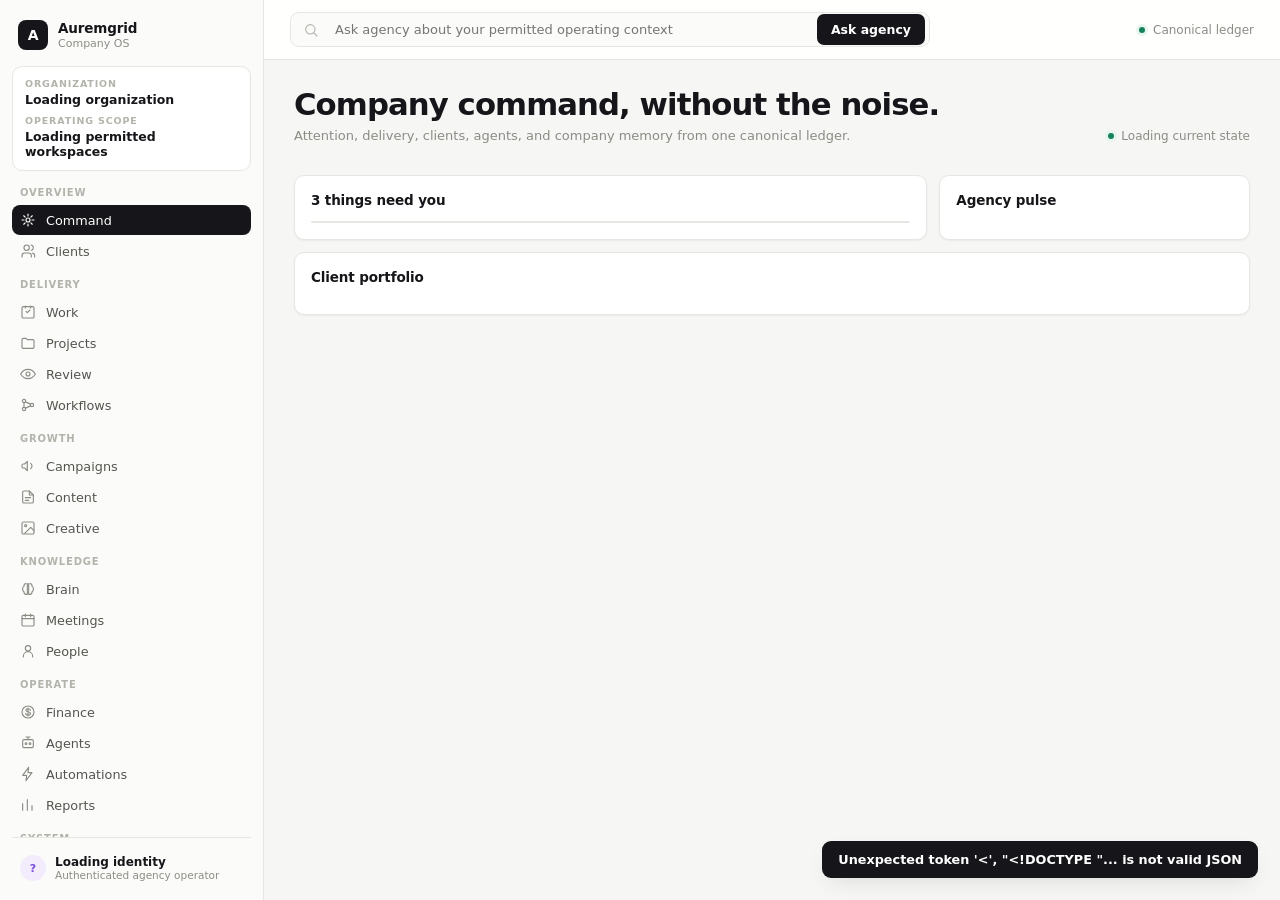
==== commit 5309b2de: "Showcase authenticated dashboard release" ====
--- a/src/auremgrid/api/dashboard.html
+++ b/src/auremgrid/api/dashboard.html
@@ -1,10 +1,16 @@
 <!doctype html><html lang="en"><head><meta charset="utf-8"><meta name="viewport" content="width=device-width,initial-scale=1"><title>Auremgrid Company OS</title>
 <style>
 *{box-sizing:border-box}body{margin:0}
-</style></head><body><div class="shell"><aside class="side"><div class="brand"><div class="mark">A</div><div><b>Auremgrid</b><small>Company OS</small></div></div><div class="scope"><span>Organization</span><b>Auremgrid Demo</b><span>Operating scope</span><b>Permitted clients</b></div><nav class="nav" id="nav"></nav><div class="side-foot"><div class="side-person"><span class="side-avatar">A</span><div><b>Demo Owner</b><small>Owner &middot; Auremgrid Demo</small></div></div></div></aside><main class="main"><header class="top"><form class="ask" id="command-form"><svg class="icon" viewBox="0 0 24 24"><circle cx="11" cy="11" r="7"/><path d="M21 21l-4.3-4.3"/></svg><input id="command" placeholder="Ask Auremgrid across your permitted operating context"><button>Ask</button></form><div class="topmeta"><span class="live"></span> Local ledger online</div></header><div class="content">
+</style><style id="knowledge-brain-surface">
+.brain-shell{grid-column:1/-1;border:1px solid var(--line);border-radius:var(--radius-l);background:var(--surface);overflow:hidden;box-shadow:var(--shadow-1)}
+.brain-toolbar{display:flex;justify-content:space-between;gap:18px;align-items:flex-start;padding:22px 24px;border-bottom:1px solid var(--line);background:linear-gradient(120deg,var(--surface),var(--surface-2))}.brain-toolbar h2{margin:5px 0 0;font-size:22px;letter-spacing:-.025em}.brain-kicker{color:var(--accent);font-size:10px;font-weight:700;text-transform:uppercase;letter-spacing:.1em}.brain-context{display:flex;align-items:flex-end;gap:8px}.brain-context label{font-size:10px;color:var(--muted);text-transform:uppercase;letter-spacing:.06em;font-weight:650}.brain-context select{display:block;margin-top:5px;border:1px solid var(--line);background:var(--surface);border-radius:8px;padding:8px 10px;font-size:12px;text-transform:none;letter-spacing:normal}.brain-metrics{display:flex;gap:8px;flex-wrap:wrap;padding:12px 24px;border-bottom:1px solid var(--line);color:var(--muted);font-size:11px}.brain-metrics span{display:inline-flex;align-items:center;gap:4px;padding:5px 8px;border-radius:6px;background:var(--sunken)}.brain-metrics b{color:var(--text)}.brain-health-dot:before{content:'';width:6px;height:6px;border-radius:50%;background:var(--green)}.brain-health-dot.degraded:before{background:var(--orange)}.brain-three-pane{display:grid;grid-template-columns:220px minmax(260px,1fr) minmax(280px,.9fr);min-height:520px}.brain-collections{padding:16px 12px;border-right:1px solid var(--line);background:var(--surface-2)}.brain-search{display:flex;align-items:center;gap:7px;border:1px solid var(--line);background:var(--surface);border-radius:8px;padding:0 9px;margin-bottom:18px}.brain-search input{width:100%;border:0;outline:0;background:transparent;padding:8px 0;font-size:12px}.brain-search span{color:var(--muted)}.brain-filter-label{padding:10px 8px 6px;color:var(--faint);font-size:9px;text-transform:uppercase;letter-spacing:.09em;font-weight:700}.brain-filter{display:flex;justify-content:space-between;width:100%;border:0;background:transparent;color:var(--text-2);padding:8px;border-radius:7px;text-align:left;font-size:12px}.brain-filter:hover{background:var(--sunken)}.brain-filter.active{background:var(--accent-soft);color:var(--accent);font-weight:650}.brain-filter b{font-size:10px;color:var(--muted)}.brain-note{margin:18px 8px 0;color:var(--muted);font-size:10.5px;line-height:1.45}.brain-results{min-width:0;padding:18px}.brain-results-head{display:flex;justify-content:space-between;align-items:flex-end;margin-bottom:12px}.brain-results-head h3{margin:4px 0 0;font-size:16px;text-transform:capitalize}.brain-record-list{display:grid;gap:8px;max-height:455px;overflow:auto;padding-right:2px}.brain-record{display:block;width:100%;border:1px solid var(--line);background:var(--surface);border-radius:9px;padding:11px;text-align:left;box-shadow:var(--shadow-1)}.brain-record:hover{border-color:var(--accent);box-shadow:0 0 0 2px var(--accent-soft)}.brain-record-top{display:flex;justify-content:space-between;align-items:center;gap:8px;margin-bottom:6px}.brain-record strong{display:block;font-size:12px;line-height:1.4;font-weight:650}.brain-kind{color:var(--accent);font-size:9px;text-transform:uppercase;letter-spacing:.07em;font-weight:700}.brain-record-meta{display:block;color:var(--muted);font-size:10px;margin-top:7px;white-space:nowrap;overflow:hidden;text-overflow:ellipsis}.brain-detail{border-left:1px solid var(--line);padding:22px;background:var(--surface-2);overflow:auto}.brain-detail-head h2{font-size:18px;line-height:1.25;margin:8px 0}.brain-detail-grid{display:grid;gap:8px;margin-top:18px}.brain-detail-grid .detail-field{background:var(--surface);border:1px solid var(--line)}
+@media(max-width:1000px){.brain-three-pane{grid-template-columns:180px minmax(240px,1fr)}.brain-detail{grid-column:1/-1;border-left:0;border-top:1px solid var(--line);min-height:240px}}
+@media(max-width:620px){.brain-toolbar{display:block}.brain-context{margin-top:14px}.brain-three-pane{display:block}.brain-collections{border-right:0;border-bottom:1px solid var(--line)}.brain-record-list{max-height:none}.brain-detail{border-left:0;border-top:1px solid var(--line)}}
+</style></head><body><div class="shell"><aside class="side"><div class="brand"><div class="mark">A</div><div><b>Auremgrid</b><small>Company OS</small></div></div><div class="scope"><span>Organization</span><b id="scope-organization">Loading organization</b><span>Operating scope</span><b id="scope-workspaces">Loading permitted workspaces</b></div><nav class="nav" id="nav"></nav><div class="side-foot"><div class="side-person"><span class="side-avatar" id="side-avatar">?</span><div><b id="side-person-name">Loading identity</b><small id="side-person-role">Authenticated agency operator</small></div></div></div></aside><main class="main"><header class="top"><form class="ask" id="command-form"><svg class="icon" viewBox="0 0 24 24"><circle cx="11" cy="11" r="7"/><path d="M21 21l-4.3-4.3"/></svg><input id="command" placeholder="Ask agency about your permitted operating context"><button>Ask agency</button></form><div class="topmeta"><span class="live"></span> <span id="ledger-status">Canonical ledger</span></div></header><div class="content">
 <section class="page active" id="page-command"><span id="health-score" hidden></span><div class="head"><div><h1>Company command, without the noise.</h1><p>Attention, delivery, clients, agents, and company memory from one canonical ledger.</p></div><div class="statusline"><span class="live"></span><span id="generated">Loading current state</span></div></div><div class="grid" id="metrics"></div><div class="grid" style="margin-top:10px"><section class="card wide"><h2>3 things need you</h2><div class="attention" id="attention"></div></section><section class="card narrow"><h2>Agency pulse</h2><div class="pulse" id="pulse"></div></section><section class="card full"><h2>Client portfolio</h2><div id="clients"></div></section></div></section>
 <section class="page" id="page-clients"><div class="head"><div><h2 class="page-title">Client portfolio</h2><p>Health, work pressure, review state, relationship freshness, and risk.</p></div></div><div class="card" id="client-portfolio"></div></section>
 <section class="page" id="page-client-hq"><div class="head"><div><h2 class="page-title" id="client-name">Client HQ</h2><p>One operating view across knowledge, delivery, relationships, performance, finance, and risk.</p></div></div><div class="tabs" id="client-tabs"></div><div class="module-grid" id="client-body"></div></section><section class="page" id="page-work"><div class="work-head"><div><p class="work-kicker">Delivery workspace</p><h2 class="page-title">Work</h2></div><div class="work-actions"><div class="view-switch" role="group" aria-label="Work view"><button id="board-view" class="active" type="button">Board</button><button id="list-view" type="button">List</button></div><button class="action" id="capture">New work</button></div></div><div class="work-toolbar"><label class="search-control"><span aria-hidden="true">⌕</span><input id="work-search" type="search" placeholder="Search work"></label><select id="status-filter" aria-label="Filter by status"><option value="">All statuses</option></select><select id="priority-filter" aria-label="Filter by priority"><option value="">All priorities</option></select><select id="project-filter" aria-label="Filter by project"><option value="">All projects</option></select><button class="clear-filters" id="clear-work-filters" type="button">Clear filters</button></div><div id="work-summary" class="work-summary">Loading work</div><div id="work-board" class="work-board" aria-live="polite"></div><div id="work-table" class="work-table-wrap" hidden></div><div id="work-list" hidden></div><div id="projects-list" hidden></div><div id="review-list" hidden></div></section>
+<section class="page" id="page-review"><div class="head"><div><h2 class="page-title">Review center</h2><p>Everything waiting on you, your team, or the client, ranked by how long it has been open.</p></div><div class="statusline"><span class="live"></span><span id="review-generated">Loading review queue</span></div></div><div class="module-grid" id="review-grid"></div></section>
 <section class="page" id="page-brain"><div class="head"><div><h2 class="page-title">Company and client brain</h2><p>Temporal truth, provenance, proposals, conflicts, entities, and projection health.</p></div></div><div class="module-grid"><section class="card module"><h2>Current truth</h2><span class="state">Canonical</span><ul><li>Validity windows</li><li>Provenance on every claim</li></ul></section><section class="card module"><h2>Proposed memory</h2><span class="state">Human gated</span><ul><li>Facts, decisions, and memory</li></ul></section><section class="card module"><h2>Knowledge health</h2><span class="state">Rebuildable</span><ul><li>Conflicts and unsourced decisions</li><li>Projection status</li></ul></section><section class="card module"><h2>Client brain coverage</h2><span class="state">Provenance visible</span><ul><li>Snapshot, brand, pricing, preferences</li></ul></section></div></section>
 <section class="page" id="page-people"><div class="head"><div><h2 class="page-title">People and capacity</h2><p>One person across clients, with skills, availability, workload, and utilization.</p></div></div><div class="module-grid"><section class="card module"><h2>Directory</h2><ul id="people-list"><li>Loading people.</li></ul></section><section class="card module"><h2>Capacity</h2><ul id="capacity-list"><li>Loading capacity.</li></ul></section></div></section>
 <section class="page" id="page-finance"><div class="head"><div><h2 class="page-title">Finance</h2><p>Revenue, collections, profitability, costs, and scope economics.</p></div></div><div class="card"><span class="state off">Not connected</span><h2 style="margin-top:10px">No financial source is connected</h2><p class="sub">Auremgrid will not fabricate MRR, margin, invoice, software, or AI-cost values.</p></div></section>
@@ -226,9 +232,10 @@
 </style>
 <script>
 const nativeFetch=window.fetch.bind(window);window.fetch=(url,options={})=>{const token=localStorage.getItem("auremgrid_session")||"";options.headers={...(options.headers||{}),Authorization:`Bearer ${token}`};return nativeFetch(url,options)};
+const AGENCY_MODULES={Feedback:"Feedback",Performance:"Performance Insights",Forecasts:"Forecasts",Retention:"Retention"};
 </script>
 <script>
-const NAV_ICON_PATHS={Command:'<circle cx="12" cy="12" r="3"/><path d="M12 3v3M12 18v3M3 12h3M18 12h3M5.6 5.6l2.1 2.1M16.3 16.3l2.1 2.1M5.6 18.4l2.1-2.1M16.3 7.7l2.1-2.1"/>',Clients:'<path d="M17 21v-2a4 4 0 0 0-4-4H7a4 4 0 0 0-4 4v2"/><circle cx="10" cy="7" r="4"/><path d="M22 21v-2a4 4 0 0 0-3-3.87M17 3.13a4 4 0 0 1 0 7.75"/>',Work:'<rect x="3" y="4" width="18" height="17" rx="2"/><path d="M9 11l2 2 4-4"/><path d="M8 3v3M16 3v3"/>',Projects:'<path d="M3 7a2 2 0 0 1 2-2h4l2 2h8a2 2 0 0 1 2 2v9a2 2 0 0 1-2 2H5a2 2 0 0 1-2-2V7z"/>',Review:'<path d="M1 12s4-7 11-7 11 7 11 7-4 7-11 7-11-7-11-7z"/><circle cx="12" cy="12" r="3"/>',Workflows:'<circle cx="6" cy="6" r="2.5"/><circle cx="6" cy="18" r="2.5"/><circle cx="18" cy="12" r="2.5"/><path d="M6 8.5v7M8.3 7.3 15.7 10.7M8.3 16.7 15.7 13.3"/>',Campaigns:'<path d="M3 11v2a2 2 0 0 0 2 2h2l4 4V5L7 9H5a2 2 0 0 0-2 2z"/><path d="M16 8a5 5 0 0 1 0 8"/>',Content:'<path d="M14 3H6a2 2 0 0 0-2 2v14a2 2 0 0 0 2 2h12a2 2 0 0 0 2-2V9z"/><path d="M14 3v6h6M8 13h8M8 17h5"/>',Creative:'<rect x="3" y="3" width="18" height="18" rx="2"/><circle cx="8.5" cy="8.5" r="1.6"/><path d="M21 16l-5-5-9 9"/>',Brain:'<path d="M9 4a3 3 0 0 0-3 3v1a3 3 0 0 0-2 2.8v2.4A3 3 0 0 0 6 16v1a3 3 0 0 0 3 3h1M15 4a3 3 0 0 1 3 3v1a3 3 0 0 1 2 2.8v2.4A3 3 0 0 1 18 16v1a3 3 0 0 1-3 3h-1M11 4v16M13 4v16"/>',Meetings:'<rect x="3" y="5" width="18" height="16" rx="2"/><path d="M3 10h18M8 3v4M16 3v4"/>',People:'<circle cx="12" cy="8" r="4"/><path d="M5 21v-1a7 7 0 0 1 14 0v1"/>',Finance:'<circle cx="12" cy="12" r="9"/><path d="M12 6v12M15.5 9.5c0-1.4-1.6-2.3-3.5-2.3s-3.2.9-3.2 2.1c0 3.3 6.9 1.5 6.9 4.9 0 1.3-1.5 2.3-3.4 2.3s-3.6-1-3.6-2.4"/>',Agents:'<rect x="4" y="7" width="16" height="12" rx="2"/><circle cx="9" cy="13" r="1.3"/><circle cx="15" cy="13" r="1.3"/><path d="M12 7V3M9 3h6"/>',Automations:'<path d="M13 2 4 14h6l-1 8 9-12h-6l1-8z"/>',Reports:'<path d="M4 20V10M11 20V4M18 20v-7"/>',Integrations:'<path d="M9 3v6M15 3v6M9 15v6M15 15v6"/><rect x="7" y="9" width="10" height="6" rx="2"/>',Settings:'<circle cx="12" cy="12" r="3"/><path d="M19.4 15a1.7 1.7 0 0 0 .3 1.9l.1.1a2 2 0 1 1-2.8 2.8l-.1-.1a1.7 1.7 0 0 0-1.9-.3 1.7 1.7 0 0 0-1 1.5V21a2 2 0 1 1-4 0v-.1a1.7 1.7 0 0 0-1-1.6 1.7 1.7 0 0 0-1.9.3l-.1.1a2 2 0 1 1-2.8-2.8l.1-.1a1.7 1.7 0 0 0 .3-1.9 1.7 1.7 0 0 0-1.5-1H3a2 2 0 1 1 0-4h.1a1.7 1.7 0 0 0 1.6-1 1.7 1.7 0 0 0-.3-1.9l-.1-.1a2 2 0 1 1 2.8-2.8l.1.1a1.7 1.7 0 0 0 1.9.3H9a1.7 1.7 0 0 0 1-1.5V3a2 2 0 1 1 4 0v.1a1.7 1.7 0 0 0 1 1.5 1.7 1.7 0 0 0 1.9-.3l.1-.1a2 2 0 1 1 2.8 2.8l-.1.1a1.7 1.7 0 0 0-.3 1.9V9a1.7 1.7 0 0 0 1.5 1H21a2 2 0 1 1 0 4h-.1a1.7 1.7 0 0 0-1.5 1z"/>'};function navIcon(name){return '<svg class="icon" viewBox="0 0 24 24">'+(NAV_ICON_PATHS[name]||NAV_ICON_PATHS.Settings)+'</svg>'}const NAV=["Command","Clients","Work","Projects","Review","Workflows","Campaigns","Content","Creative","Brain","Meetings","People","Finance","Agents","Automations","Reports","Integrations","Settings"],PAGES={Command:"command",Clients:"clients",Work:"work",Projects:"work",Review:"work",Brain:"brain",People:"people",Finance:"finance",Agents:"agents",Workflows:"systems",Campaigns:"systems",Content:"systems",Creative:"systems",Meetings:"systems",Automations:"systems",Reports:"systems",Integrations:"systems",Settings:"systems"},NAV_GROUPS=[["Overview",["Command","Clients"]],["Delivery",["Work","Projects","Review","Workflows"]],["Growth",["Campaigns","Content","Creative"]],["Knowledge",["Brain","Meetings","People"]],["Operate",["Finance","Agents","Automations","Reports"]],["System",["Integrations","Settings"]]];let org="org_demo",person="person_demo_owner",workspace="ws_alpha",actor="act_alpha_admin",state={metrics:{},clients:[],agents:[],pulse:[],attention:[],workspaces:[]},sessionToken=localStorage.getItem("auremgrid_session")||"";if(!sessionToken){sessionToken=window.prompt("Enter your Auremgrid access token")||"";if(sessionToken)localStorage.setItem("auremgrid_session",sessionToken)}const $=id=>document.getElementById(id),esc=v=>String(v??"").replace(/[&<>"']/g,c=>({"&":"&amp;","<":"&lt;",">":"&gt;",'"':"&quot;","'":"&#39;"}[c]));
+const NAV_ICON_PATHS={Command:'<circle cx="12" cy="12" r="3"/><path d="M12 3v3M12 18v3M3 12h3M18 12h3M5.6 5.6l2.1 2.1M16.3 16.3l2.1 2.1M5.6 18.4l2.1-2.1M16.3 7.7l2.1-2.1"/>',Clients:'<path d="M17 21v-2a4 4 0 0 0-4-4H7a4 4 0 0 0-4 4v2"/><circle cx="10" cy="7" r="4"/><path d="M22 21v-2a4 4 0 0 0-3-3.87M17 3.13a4 4 0 0 1 0 7.75"/>',Work:'<rect x="3" y="4" width="18" height="17" rx="2"/><path d="M9 11l2 2 4-4"/><path d="M8 3v3M16 3v3"/>',Projects:'<path d="M3 7a2 2 0 0 1 2-2h4l2 2h8a2 2 0 0 1 2 2v9a2 2 0 0 1-2 2H5a2 2 0 0 1-2-2V7z"/>',Review:'<path d="M1 12s4-7 11-7 11 7 11 7-4 7-11 7-11-7-11-7z"/><circle cx="12" cy="12" r="3"/>',Workflows:'<circle cx="6" cy="6" r="2.5"/><circle cx="6" cy="18" r="2.5"/><circle cx="18" cy="12" r="2.5"/><path d="M6 8.5v7M8.3 7.3 15.7 10.7M8.3 16.7 15.7 13.3"/>',Campaigns:'<path d="M3 11v2a2 2 0 0 0 2 2h2l4 4V5L7 9H5a2 2 0 0 0-2 2z"/><path d="M16 8a5 5 0 0 1 0 8"/>',Content:'<path d="M14 3H6a2 2 0 0 0-2 2v14a2 2 0 0 0 2 2h12a2 2 0 0 0 2-2V9z"/><path d="M14 3v6h6M8 13h8M8 17h5"/>',Creative:'<rect x="3" y="3" width="18" height="18" rx="2"/><circle cx="8.5" cy="8.5" r="1.6"/><path d="M21 16l-5-5-9 9"/>',Brain:'<path d="M9 4a3 3 0 0 0-3 3v1a3 3 0 0 0-2 2.8v2.4A3 3 0 0 0 6 16v1a3 3 0 0 0 3 3h1M15 4a3 3 0 0 1 3 3v1a3 3 0 0 1 2 2.8v2.4A3 3 0 0 1 18 16v1a3 3 0 0 1-3 3h-1M11 4v16M13 4v16"/>',Meetings:'<rect x="3" y="5" width="18" height="16" rx="2"/><path d="M3 10h18M8 3v4M16 3v4"/>',People:'<circle cx="12" cy="8" r="4"/><path d="M5 21v-1a7 7 0 0 1 14 0v1"/>',Finance:'<circle cx="12" cy="12" r="9"/><path d="M12 6v12M15.5 9.5c0-1.4-1.6-2.3-3.5-2.3s-3.2.9-3.2 2.1c0 3.3 6.9 1.5 6.9 4.9 0 1.3-1.5 2.3-3.4 2.3s-3.6-1-3.6-2.4"/>',Agents:'<rect x="4" y="7" width="16" height="12" rx="2"/><circle cx="9" cy="13" r="1.3"/><circle cx="15" cy="13" r="1.3"/><path d="M12 7V3M9 3h6"/>',Automations:'<path d="M13 2 4 14h6l-1 8 9-12h-6l1-8z"/>',Reports:'<path d="M4 20V10M11 20V4M18 20v-7"/>',Integrations:'<path d="M9 3v6M15 3v6M9 15v6M15 15v6"/><rect x="7" y="9" width="10" height="6" rx="2"/>',Settings:'<circle cx="12" cy="12" r="3"/><path d="M19.4 15a1.7 1.7 0 0 0 .3 1.9l.1.1a2 2 0 1 1-2.8 2.8l-.1-.1a1.7 1.7 0 0 0-1.9-.3 1.7 1.7 0 0 0-1 1.5V21a2 2 0 1 1-4 0v-.1a1.7 1.7 0 0 0-1-1.6 1.7 1.7 0 0 0-1.9.3l-.1.1a2 2 0 1 1-2.8-2.8l.1-.1a1.7 1.7 0 0 0 .3-1.9 1.7 1.7 0 0 0-1.5-1H3a2 2 0 1 1 0-4h.1a1.7 1.7 0 0 0 1.6-1 1.7 1.7 0 0 0-.3-1.9l-.1-.1a2 2 0 1 1 2.8-2.8l.1.1a1.7 1.7 0 0 0 1.9.3H9a1.7 1.7 0 0 0 1-1.5V3a2 2 0 1 1 4 0v.1a1.7 1.7 0 0 0 1 1.5 1.7 1.7 0 0 0 1.9-.3l.1-.1a2 2 0 1 1 2.8 2.8l-.1.1a1.7 1.7 0 0 0-.3 1.9V9a1.7 1.7 0 0 0 1.5 1H21a2 2 0 1 1 0 4h-.1a1.7 1.7 0 0 0-1.5 1z"/>'};function navIcon(name){return '<svg class="icon" viewBox="0 0 24 24">'+(NAV_ICON_PATHS[name]||NAV_ICON_PATHS.Settings)+'</svg>'}const NAV=["Command","Clients","Work","Projects","Review","Workflows","Campaigns","Content","Creative","Brain","Meetings","People","Finance","Agents","Automations","Reports","Integrations","Settings"],PAGES={Command:"command",Clients:"clients",Work:"work",Projects:"work",Review:"review",Brain:"brain",People:"people",Finance:"finance",Agents:"agents",Workflows:"systems",Campaigns:"systems",Content:"systems",Creative:"systems",Meetings:"systems",Automations:"systems",Reports:"systems",Integrations:"systems",Settings:"systems"},NAV_GROUPS=[["Overview",["Command","Clients"]],["Delivery",["Work","Projects","Review","Workflows"]],["Growth",["Campaigns","Content","Creative"]],["Knowledge",["Brain","Meetings","People"]],["Operate",["Finance","Agents","Automations","Reports"]],["System",["Integrations","Settings"]]];let org="",person="",workspace="",actor="",state={metrics:{},clients:[],agents:[],pulse:[],attention:[],workspaces:[]},sessionToken=localStorage.getItem("auremgrid_session")||"";if(!sessionToken){sessionToken=window.prompt("Enter your Auremgrid access token")||"";if(sessionToken)localStorage.setItem("auremgrid_session",sessionToken)}const $=id=>document.getElementById(id),esc=v=>String(v??"").replace(/[&<>"']/g,c=>({"&":"&amp;","<":"&lt;",">":"&gt;",'"':"&quot;","'":"&#39;"}[c]));
 function toast(s){$("toast").textContent=s;$("toast").classList.add("on");setTimeout(()=>$("toast").classList.remove("on"),2200)}async function api(url,options){const r=await fetch(url,options),b=await r.json();if(!r.ok)throw Error(b.message||b.error);return b}function show(name){document.querySelectorAll(".page").forEach(x=>x.classList.remove("active"));$("page-"+(PAGES[name]||"systems")).classList.add("active");document.querySelectorAll(".nav button").forEach(x=>x.classList.toggle("active",x.dataset.name===name));if(PAGES[name]==="systems"){$("systems-title").textContent=name;renderSystems(name)}else{loadPrimary(name)}}$("nav").innerHTML=NAV_GROUPS.map(([label,items])=>`<div class="nav-group">${label}</div>`+items.map(n=>`<button data-name="${n}" class="${n==="Command"?"active":""}">${navIcon(n)}<span>${n}</span></button>`).join("")).join("");document.querySelectorAll(".nav button").forEach(b=>b.onclick=()=>show(b.dataset.name));
 function metricIcon(cls,name){return `<span class="metric-icon ${cls}"><svg class="icon" viewBox="0 0 24 24">${NAV_ICON_PATHS[name]}</svg></span>`}
 function metric(l,v,n,cls,icon,trend){return `<article class="card metric"><label>${metricIcon(cls,icon)}${l}</label><div class="value">${v??"—"}${n?`<small class="${trend||""}">${n}</small>`:""}</div></article>`}
@@ -236,7 +243,10 @@
 function healthClass(score){if(score==null)return"unknown";if(score>=80)return"";if(score>=55)return"warn";return"risk"}
 function severityClass(sev){const s=String(sev||"").toLowerCase();return["high","urgent","medium","low"].includes(s)?s:""}
 function render(){const m=state.metrics;$("metrics").innerHTML=metric("Active clients",m.active_clients,null,"i-clients","Clients")+metric("Open work",m.open_work,`${m.overdue_work||0} overdue`,"i-work","Work",m.overdue_work?"warn":"")+metric("Active workflows",m.active_workflows,null,"i-flow","Workflows")+metric("In review",m.in_review,null,"i-review","Review")+metric("Agents running",m.agents_running,null,"i-agents","Agents")+metric("Open risks",m.open_risks,null,"i-risk","Review",m.open_risks?"warn":"")+metric("Automations today",m.automations_today,null,"i-auto","Automations")+metric("MRR",m.finance_status==="connected"?m.mrr:"Not connected",null,"i-fin","Finance");$("attention").innerHTML=state.attention.length?state.attention.slice(0,3).map(x=>`<article><span class="sev"></span><div><b>${esc(x.client||"Company")} · ${esc(x.reason)}</b><p>${esc(x.evidence||x.source_type)} · Owner: ${esc(x.owner||"Unassigned")} · Next: ${esc(x.next_action||"Review")}</p></div><span class="badge ${severityClass(x.severity)}">${esc(x.severity||"Open")}</span></article>`).join(""):'<div class="empty">Nothing is currently ranked for your attention.</div>';$("pulse").innerHTML=state.pulse.length?state.pulse.map(x=>`<article><b>${esc(x.action.replaceAll("_"," "))}</b><div class="sub">${esc(x.detail)}</div><time>${esc(x.recorded_at)}</time></article>`).join(""):'<div class="empty">No recent company events.</div>';const table=`<table class="table"><thead><tr><th>Client</th><th>Health</th><th>Open work</th><th>Review</th><th>Risk</th><th>Last touch</th></tr></thead><tbody>${state.clients.map(c=>`<tr data-client="${esc(c.id)}" style="cursor:pointer"><td><div class="client-cell"><span class="avatar-chip">${esc(initials(c.name))}</span><b>${esc(c.name)}</b></div></td><td><span class="health ${healthClass(c.health)}"><i></i>${c.health??"Unknown"}</span></td><td>${c.open_work}</td><td>${c.reviews}</td><td>${c.risks}</td><td>${esc(c.last_touch||"No touchpoint")}</td></tr>`).join("")}</tbody></table>`;$("clients").innerHTML=table;$("client-portfolio").innerHTML=table;document.querySelectorAll("[data-client]").forEach(row=>row.onclick=()=>openClient(row.dataset.client));$("agents").innerHTML=state.agents.length?state.agents.map(a=>`<article class="card module"><span class="state ${a.status==="idle"?"off":""}">${esc(a.status)}</span><h2 style="margin-top:9px">${esc(a.name)}</h2><ul><li>Model: ${esc(a.model)}</li><li>Memory: ${esc(a.memory_access)}</li><li>Current task: ${esc(a.current_task_id||"None")}</li></ul></article>`).join(""):'<div class="empty">Agents have not been seeded.</div>';$("generated").textContent=`Updated ${new Date(state.generated_at).toLocaleTimeString()}`}
-async function loadPrimary(name){try{if(['Work','Projects','Review'].includes(name)){const data=await api(`/dashboard/client?organization_id=${org}&workspace_id=${workspace}&person_id=${person}`);$('work-list').innerHTML=data.work.length?data.work.map(x=>`<li><b>${esc(x.title)}</b> · ${esc(x.status)} · ${esc(x.priority)}</li>`).join(''):'<li>No work in this workspace.</li>';$('projects-list').innerHTML=data.projects.length?data.projects.map(x=>`<li><b>${esc(x.name)}</b> · ${esc(x.status)} · ${Math.round(x.progress*100)}%</li>`).join(''):'<li>No projects in this workspace.</li>';$('review-list').innerHTML=data.reviews.length?data.reviews.map(x=>`<li><b>${esc(x.kind)} review</b> · ${esc(x.status)} · v${x.version}</li>`).join(''):'<li>No open or historical reviews.</li>'}else if(name==='People'){const today=new Date(),monday=new Date(today);monday.setUTCDate(today.getUTCDate()-((today.getUTCDay()+6)%7));const week=monday.toISOString().slice(0,10),people=await api(`/people?organization_id=${org}&person_id=${person}`),capacity=await api(`/tools/call`,{method:'POST',headers:{'Content-Type':'application/json'},body:JSON.stringify({name:'people.capacity',arguments:{organization_id:org,person_id:person,week_start:week}})});$('people-list').innerHTML=people.people.map(x=>`<li><b>${esc(x.name)}</b> · ${esc(x.department||x.title||'Team member')}</li>`).join('')||'<li>No people.</li>';$('capacity-list').innerHTML=(capacity.people||[]).map(x=>`<li><b>${esc(x.name)}</b> · ${esc(x.remaining_hours)}h remaining${x.overloaded?' · overloaded':''}</li>`).join('')||'<li>No capacity inputs for this week.</li>'}}catch(error){toast(error.message)}}
+async function loadPrimary(name){try{if(['Work','Projects'].includes(name)){const data=await api(`/dashboard/client?organization_id=${org}&workspace_id=${workspace}&person_id=${person}`);$('work-list').innerHTML=data.work.length?data.work.map(x=>`<li><b>${esc(x.title)}</b> · ${esc(x.status)} · ${esc(x.priority)}</li>`).join(''):'<li>No work in this workspace.</li>';$('projects-list').innerHTML=data.projects.length?data.projects.map(x=>`<li><b>${esc(x.name)}</b> · ${esc(x.status)} · ${Math.round(x.progress*100)}%</li>`).join(''):'<li>No projects in this workspace.</li>'}else if(name==='Review'){loadReviewCenter()}else if(name==='People'){const today=new Date(),monday=new Date(today);monday.setUTCDate(today.getUTCDate()-((today.getUTCDay()+6)%7));const week=monday.toISOString().slice(0,10),people=await api(`/people?organization_id=${org}&person_id=${person}`),capacity=await api(`/tools/call`,{method:'POST',headers:{'Content-Type':'application/json'},body:JSON.stringify({name:'people.capacity',arguments:{organization_id:org,person_id:person,week_start:week}})});$('people-list').innerHTML=people.people.map(x=>`<li><b>${esc(x.name)}</b> · ${esc(x.department||x.title||'Team member')}</li>`).join('')||'<li>No people.</li>';$('capacity-list').innerHTML=(capacity.people||[]).map(x=>`<li><b>${esc(x.name)}</b> · ${esc(x.remaining_hours)}h remaining${x.overloaded?' · overloaded':''}</li>`).join('')||'<li>No capacity inputs for this week.</li>'}}catch(error){toast(error.message)}}
+function reviewCard(item,showStalled){return `<article class="work-card" style="cursor:default"><div class="card-eyebrow"><span>${esc(item.client||"Workspace")}</span><span>v${item.version}</span></div><strong>${esc(item.deliverable_title)}</strong><div class="work-meta"><span class="work-chip">${esc(item.deliverable_type||"deliverable")}</span><span class="work-chip">${esc(item.kind)} review</span>${showStalled&&item.stalled_hours?`<span class="work-chip urgent">${Math.round(item.stalled_hours)}h open</span>`:""}${item.decision?`<span class="work-chip">${esc(item.decision)}</span>`:""}</div></article>`}
+function reviewSection(title,items,showStalled){return `<section class="card module"><h2>${title} <span class="badge">${items.length}</span></h2>${items.length?`<div class="lane-cards" style="margin-top:12px">${items.map(x=>reviewCard(x,showStalled)).join("")}</div>`:'<div class="empty">Nothing here.</div>'}</section>`}
+async function loadReviewCenter(){try{const data=await api(`/dashboard/review-center?organization_id=${org}&person_id=${person}`);$('review-grid').innerHTML=reviewSection("Waiting for me",data.waiting_for_me,false)+reviewSection("Waiting for team",data.waiting_for_team,false)+reviewSection("Waiting for client",data.waiting_for_client,false)+reviewSection("Revision requested",data.revision_requested,false)+reviewSection("Stalled over 48h",data.stalled,true)+reviewSection("Approved today",data.approved_today,false);$('review-generated').textContent=`Updated ${new Date(data.generated_at).toLocaleTimeString()}`}catch(error){$('review-grid').innerHTML=`<div class="empty">Review center unavailable: ${esc(error.message)}</div>`;$('review-generated').textContent="Review center unavailable"}}
 function clientPersonLabel(ref,fallback){return ref&&ref.name?ref.name:(fallback||'Unassigned')}
 function clientTeamRow(label,ref){return `<li><span>${esc(label)}</span>: <b>${esc(clientPersonLabel(ref))}</b>${ref&&ref.title?` <span class="sub">· ${esc(ref.title)}</span>`:''}</li>`}
 function renderClientOverview(data){
@@ -270,8 +280,8 @@
     render('Overview');document.querySelectorAll('[data-tab]').forEach(button=>button.onclick=()=>{document.querySelectorAll('[data-tab]').forEach(x=>x.classList.remove('active'));button.classList.add('active');render(button.dataset.tab)})
   }catch(error){$("client-name").textContent='Client HQ unavailable';$('client-tabs').innerHTML='';$('client-body').innerHTML=`<div class="empty">Client HQ unavailable: ${esc(error.message)} <button class="ghost" id="retry-client-hq" type="button">Retry</button></div>`;$('retry-client-hq').onclick=()=>openClient(id)}
 }
-async function renderSystems(name){const target=$("system-modules");if(name==="Settings"){target.innerHTML=["Permissions","Approval policies","Projection health"].map(x=>`<article class="card module"><span class="state">Canonical</span><h2 style="margin-top:9px">${x}</h2><p class="sub">Organization-scoped and locally enforced.</p></article>`).join("");return}target.innerHTML='<div class="empty">Loading canonical records</div>';try{const data=await api(`/dashboard/module?organization_id=${org}&workspace_id=${workspace}&person_id=${person}&module=${encodeURIComponent(name)}`);target.innerHTML=data.items.length?data.items.map(item=>`<article class="card module"><span class="state">${esc(item.status||item.stage||item.health||"Recorded")}</span><h2 style="margin-top:9px">${esc(item.name||item.title||item.type||item.source||item.id)}</h2><ul>${Object.entries(item).filter(([k,v])=>v!=null&&!['id','name','title'].includes(k)).slice(0,5).map(([k,v])=>`<li>${esc(k.replaceAll('_',' '))}: ${esc(v)}</li>`).join('')}</ul></article>`).join(''):`<div class="empty">No ${esc(name.toLowerCase())} records are available in this scope.</div>`}catch(error){target.innerHTML=`<div class="empty">${esc(error.message)}</div>`}}async function load(){try{state=await api(`/dashboard/data?organization_id=${org}&person_id=${person}`);render()}catch(e){toast(e.message);$("attention").innerHTML=`<div class="empty">Dashboard unavailable: ${esc(e.message)}</div>`}}
-$("command-form").onsubmit=async e=>{e.preventDefault();const q=$("command").value.trim();if(!q)return;$("ask-results").innerHTML='<div class="empty">Searching approved evidence</div>';$("ask-modal").showModal();try{const b=await api(`/search?workspace_id=${workspace}&query=${encodeURIComponent(q)}`);$("ask-results").innerHTML=b.items.length?b.items.map(i=>`<article class="card module"><span class="state">${esc(i.kind)}</span><h2 style="margin-top:9px">${esc(i.payload.object||i.citation.evidence_span)}</h2><p class="sub">${esc(i.citation.source_key)} · ${esc(i.citation.locator)}</p></article>`).join(""):'<div class="empty">Insufficient approved evidence.</div>'}catch(err){$("ask-results").innerHTML=`<div class="empty">${esc(err.message)}</div>`}};$("capture").onclick=()=>$("capture-modal").showModal();$("cancel-capture").onclick=()=>$("capture-modal").close();$("capture-form").onsubmit=async e=>{e.preventDefault();const f=new FormData(e.target);try{await api("/work/capture",{method:"POST",headers:{"Content-Type":"application/json"},body:JSON.stringify({workspace_id:workspace,title:f.get("title"),request:f.get("request"),requested_by:f.get("requested_by"),needed_by:f.get("needed_by")||null})});$("capture-modal").close();toast("Work captured");load()}catch(err){toast(err.message)}};load();
+async function renderSystems(name){const target=$("system-modules");target.innerHTML='<div class="empty">Loading canonical records</div>';try{const data=await api(`/dashboard/module?organization_id=${org}&workspace_id=${workspace}&person_id=${person}&module=${encodeURIComponent(name)}`);target.innerHTML=data.items.length?data.items.map(item=>`<article class="card module"><span class="state">${esc(item.status||item.stage||item.health||"Recorded")}</span><h2 style="margin-top:9px">${esc(item.name||item.title||item.type||item.source||item.id)}</h2><ul>${Object.entries(item).filter(([k,v])=>v!=null&&!['id','name','title'].includes(k)).slice(0,5).map(([k,v])=>`<li>${esc(k.replaceAll('_',' '))}: ${esc(v)}</li>`).join('')}</ul></article>`).join(''):`<div class="empty">No ${esc(name.toLowerCase())} records are available in this scope.</div>`}catch(error){target.innerHTML=`<div class="empty">${esc(error.message)}</div>`}}async function load(){try{state=await api(`/dashboard/data?organization_id=${org}&person_id=${person}`);render()}catch(e){toast(e.message);$("attention").innerHTML=`<div class="empty">Dashboard unavailable: ${esc(e.message)}</div>`}}
+$("command-form").onsubmit=async e=>{e.preventDefault();const q=$("command").value.trim();if(!q)return;$("ask-results").innerHTML='<div class="empty">Searching approved evidence</div>';$("ask-modal").showModal();try{const b=await api(`/search?workspace_id=${encodeURIComponent(workspace)}&query=${encodeURIComponent(q)}`);$("ask-results").innerHTML=b.items.length?b.items.map(i=>`<article class="card module"><span class="state">${esc(i.kind)}</span><h2 style="margin-top:9px">${esc(i.payload.object||i.citation.evidence_span)}</h2><p class="sub">${esc(i.citation.source_key)} · ${esc(i.citation.locator)}</p></article>`).join(""):'<div class="empty">Insufficient approved evidence.</div>'}catch(err){$("ask-results").innerHTML=`<div class="empty">${esc(err.message)}</div>`}};$("capture").onclick=()=>$("capture-modal").showModal();$("cancel-capture").onclick=()=>$("capture-modal").close();$("capture-form").onsubmit=async e=>{e.preventDefault();const f=new FormData(e.target);try{await api("/work/capture",{method:"POST",headers:{"Content-Type":"application/json"},body:JSON.stringify({workspace_id:workspace,title:f.get("title"),request:f.get("request"),requested_by:f.get("requested_by"),needed_by:f.get("needed_by")||null})});$("capture-modal").close();toast("Work captured");load()}catch(err){toast(err.message)}};
 </script><script id="dashboard-v2-script">
 const WORK_LANES=[
   {id:"captured",label:"Captured",statuses:["captured"]},
@@ -295,7 +305,7 @@
 const originalShow=show;show=function(name){originalShow(name);if(["Work","Projects","Review"].includes(name))loadWorkBoard()};
 function localWorkDetail(item,data={}){$("detail-status").textContent=displayStatus(item.status);$("detail-title").textContent=item.title;const fields=[["Project",projectName(item.project_id)],["Owner",item.owner_person_id||item.assignee_person_id||item.assignee_id||"Unassigned"],["Priority",item.priority||"normal"],["Deadline",item.deadline||item.needed_by||"Not set"],["Estimate",item.estimate_hours==null?"Not set":`${item.estimate_hours} hours`],["Actual",`${item.actual_effort_hours||0} hours`]];$("detail-body").innerHTML=`<div class="detail-grid">${fields.map(([label,value])=>`<div class="detail-field"><span>${label}</span>${esc(value)}</div>`).join("")}</div><section class="detail-section"><h3>Request</h3><p>${esc(item.request||item.brief||"No request recorded")}</p></section>${item.blocking_reason?`<section class="detail-section"><h3>Blocker</h3><p>${esc(item.blocking_reason)}</p></section>`:""}<section class="detail-section"><h3>Activity</h3><ul>${(data.comments||[]).map(x=>`<li>${esc(x.body||"Comment")}</li>`).join("")||'<li>No comments recorded.</li>'}</ul></section>`}
 openWorkDetail=async function(id){const item=workData.work.find(x=>x.id===id);if(!item)return;$("work-detail").showModal();localWorkDetail(item);try{const data=await api(`/work/detail?organization_id=${encodeURIComponent(org)}&workspace_id=${encodeURIComponent(workspace)}&person_id=${encodeURIComponent(person)}&work_item_id=${encodeURIComponent(id)}`);localWorkDetail(data.work_item||item,data)}catch(_error){/* The canonical board record remains usable if extended activity is unavailable. */}};
-$("board-view").onclick=()=>{workView="board";$("board-view").classList.add("active");$("list-view").classList.remove("active");renderWork()};$("list-view").onclick=()=>{workView="list";$("list-view").classList.add("active");$("board-view").classList.remove("active");renderWork()};["work-search","status-filter","priority-filter","project-filter"].forEach(id=>$(id).addEventListener(id==="work-search"?"input":"change",renderWork));$("clear-work-filters").onclick=()=>{["work-search","status-filter","priority-filter","project-filter"].forEach(id=>$(id).value="");renderWork()};$("close-work-detail").onclick=()=>$("work-detail").close();bootstrapDashboard();setTimeout(()=>{if(state.workspaces?.length)renderSpaces()},500);
+$("board-view").onclick=()=>{workView="board";$("board-view").classList.add("active");$("list-view").classList.remove("active");renderWork()};$("list-view").onclick=()=>{workView="list";$("list-view").classList.add("active");$("board-view").classList.remove("active");renderWork()};["work-search","status-filter","priority-filter","project-filter"].forEach(id=>$(id).addEventListener(id==="work-search"?"input":"change",renderWork));$("clear-work-filters").onclick=()=>{["work-search","status-filter","priority-filter","project-filter"].forEach(id=>$(id).value="");renderWork()};$("close-work-detail").onclick=()=>$("work-detail").close();setTimeout(()=>{if(state.workspaces?.length)renderSpaces()},500);
 const brainPage=document.getElementById("page-brain"),brainGrid=brainPage&&brainPage.querySelector(".module-grid");async function loadBrainSurface(){if(!brainGrid)return;brainGrid.innerHTML='<div class="empty">Loading brain evidence</div>';try{const [brain,flows]=await Promise.all([api(`/dashboard/brain?organization_id=${encodeURIComponent(org)}&workspace_id=${encodeURIComponent(workspace)}&person_id=${encodeURIComponent(person)}`),api(`/dashboard/workflows?organization_id=${encodeURIComponent(org)}&workspace_id=${encodeURIComponent(workspace)}&person_id=${encodeURIComponent(person)}`)]);const proposals=brain.proposals||[],issues=(brain.health&&brain.health.issues)||[],facts=brain.facts||[],runs=flows.runs||[];brainGrid.innerHTML=`<section class="card module"><span class="state">Needs review · ${proposals.length}</span><h2>Proposal queue</h2><ul>${proposals.slice(0,6).map(x=>`<li>${esc(x.kind)} · ${esc(x.content||x.evidence||x.id)} · ${esc(x.status)}</li>`).join('')||'<li>Nothing waiting.</li>'}</ul></section><section class="card module"><span class="state">Open conflicts · ${issues.length}</span><h2>Knowledge health</h2><ul>${issues.slice(0,6).map(x=>`<li>${esc(x[0]||x.kind||x.type)} · ${esc(x[4]||x.message||x.reason||'Review')}</li>`).join('')||'<li>No open issues.</li>'}</ul></section><section class="card module"><span class="state">Trusted current · ${facts.length}</span><h2>Current truth</h2><ul>${facts.slice(0,6).map(x=>`<li>${esc(x.subject)} · ${esc(x.predicate)} · ${esc(x.object)}</li>`).join('')||'<li>No current facts.</li>'}</ul></section><section class="card module" style="grid-column:1/-1"><span class="state">Workflow map · ${runs.length}</span><h2>Stage board</h2><div class="work-board">${runs.map(x=>`<article class="card"><b>${esc(x.definition_name||x.definition_key)}</b><p class="sub">${esc(x.status)} · ${esc(x.due_at||'No due date')}</p></article>`).join('')||'<div class="empty">No workflow runs in this workspace.</div>'}</div></section>`}catch(error){brainGrid.innerHTML=`<div class="empty">Brain unavailable: ${esc(error.message)}</div>`}}const surfaceShow=show;show=function(name){surfaceShow(name);if(name==="Brain"||name==="Workflows")loadBrainSurface()};
 loadBrainSurface=async function(){if(!brainGrid)return;brainGrid.innerHTML='<div class="empty">Loading brain evidence</div>';try{const [brain,flows]=await Promise.all([api(`/dashboard/brain?organization_id=${encodeURIComponent(org)}&workspace_id=${encodeURIComponent(workspace)}&person_id=${encodeURIComponent(person)}&as_of=${encodeURIComponent(brainAsOf||'')}`),api(`/dashboard/workflows?organization_id=${encodeURIComponent(org)}&workspace_id=${encodeURIComponent(workspace)}&person_id=${encodeURIComponent(person)}&as_of=${encodeURIComponent(brainAsOf||'')}`)]);const proposals=brain.proposals||[],issues=(brain.health&&brain.health.issues)||[],truths=brain.current_truths||[],runs=flows.runs||[],stages=flows.stages||[];brainGrid.innerHTML=`<section class="card module"><span class="state">Needs review · ${proposals.length}</span><h2>Proposal queue</h2><ul>${proposals.slice(0,6).map(x=>`<li>${esc(x.kind||x.type)} · ${esc(x.content||x.evidence||x.id)} · ${esc(x.status)}</li>`).join('')||'<li>Nothing waiting.</li>'}</ul></section><section class="card module"><span class="state">Open conflicts · ${issues.length}</span><h2>Knowledge health</h2><ul>${issues.slice(0,6).map(x=>`<li>${esc(x.kind||x.type||x[0])} · ${esc(x.message||x.reason||x[4]||'Review')}</li>`).join('')||'<li>No open issues.</li>'}</ul></section><section class="card module"><span class="state">Trusted current · ${truths.length}</span><h2>Current truth</h2><ul>${truths.slice(0,6).map(x=>`<li>${esc(x.subject||x.name||x.id)} · ${esc(x.predicate||x.state||'Current')} · ${esc(x.object||x.value||'')}</li>`).join('')||'<li>No current facts.</li>'}</ul></section><section class="card module" style="grid-column:1/-1"><span class="state">Workflow map · ${runs.length}</span><h2>Stage board</h2><div class="work-board">${runs.map(x=>`<article class="card"><b>${esc(x.definition_name||x.definition_key)}</b><p class="sub">${esc(x.status)} · ${esc(x.due_at||'No due date')}</p></article>`).join('')||'<div class="empty">No workflow runs in this workspace.</div>'}</div><p class="sub">${stages.length} stage records · read-only historical view</p></section>`}catch(error){brainGrid.innerHTML=`<div class="empty">Brain unavailable: ${esc(error.message)}</div>`}};
 loadBrainSurface=async function(){if(!brainGrid)return;brainGrid.innerHTML='<div class="empty">Loading brain evidence</div>';try{const [brain,flows]=await Promise.all([api(`/dashboard/brain?organization_id=${encodeURIComponent(org)}&workspace_id=${encodeURIComponent(workspace)}&person_id=${encodeURIComponent(person)}`),api(`/dashboard/workflows?organization_id=${encodeURIComponent(org)}&workspace_id=${encodeURIComponent(workspace)}&person_id=${encodeURIComponent(person)}`)]);const proposals=brain.proposals||[],conflicts=brain.conflicts||[],truths=brain.current_truths||[],runs=flows.runs||[],stages=flows.stages||[],semantic=brain.health&&brain.health.semantic||{},graph=brain.health&&brain.health.graph||{};const stageLanes=stages.map(x=>`<article class="card"><b>${esc(x.name||x.id||'Stage')}</b><p class="sub">${esc(x.status||x.readiness||'Pending')} · ${esc(x.due||'No due date')}</p></article>`).join('');brainGrid.innerHTML=`<section class="card module"><span class="state">Needs review · ${proposals.length}</span><h2>Proposal queue</h2><ul>${proposals.slice(0,6).map(x=>`<li>${esc(x.kind||x.type)} · ${esc(x.content||x.evidence||x.id)} · ${esc(x.status)}</li>`).join('')||'<li>Nothing waiting.</li>'}</ul></section><section class="card module"><span class="state">Open conflicts · ${conflicts.length}</span><h2>Knowledge health</h2><p class="sub">Semantic: ${esc(semantic.status||'unknown')} · Graph: ${esc(graph.status||'unknown')}</p><ul>${conflicts.slice(0,6).map(x=>`<li>${esc(x.conflict_group||x.kind||x.id)} · ${esc(x.reason||x.status||'Review')}</li>`).join('')||'<li>No open conflicts.</li>'}</ul></section><section class="card module"><span class="state">Trusted current · ${truths.length}</span><h2>Current truth</h2><ul>${truths.slice(0,6).map(x=>`<li>${esc(x.subject||x.name||x.id)} · ${esc(x.predicate||x.state||'Current')} · ${esc(x.object||x.value||'')}</li>`).join('')||'<li>No current truths.</li>'}</ul></section><section class="card module" style="grid-column:1/-1"><span class="state">Workflow map · ${runs.length} runs · ${stages.length} stages</span><h2>Stage board</h2><div class="work-board">${stageLanes||'<div class="empty">No workflow stages in this workspace.</div>'}</div><p class="sub">Read-only board; actions remain capability-gated.</p></section>`}catch(error){brainGrid.innerHTML=`<div class="empty">Brain unavailable: ${esc(error.message)}</div>`}};
@@ -327,4 +337,48 @@
 function renderEntityCandidate(candidate){const entity=candidate&&candidate.entity||{},refs=candidate&&candidate.evidence_refs||{},action=entityCandidateAction(candidate);return `<article class="card entity-candidate"><div class="row" style="justify-content:space-between;gap:12px"><div><b>${esc(entity.canonical_name||entity.name||entity.id||'Unnamed entity')}</b><p class="sub">${esc(entity.type||'Entity')} · match score ${esc(Number(candidate.score||0).toFixed(2))}</p></div>${action?`<button class="ghost" type="button" data-action-descriptor="${esc(JSON.stringify(action))}">${esc(action.label||action.action||'Propose alias')}</button>`:''}</div><p class="sub">Reasons: ${esc((candidate.reasons||[]).join(' · ')||'Evidence-backed name variant')}</p><p class="sub">Provenance: ${esc(entityEvidenceSummary(refs))}</p>${Object.keys(refs).some(key=>Array.isArray(refs[key])&&refs[key].length)?`<details><summary>View citations</summary><ul>${Object.entries(refs).flatMap(([kind,ids])=>(ids||[]).slice(0,6).map(id=>`<li>${esc(kind)} · ${esc(id)}</li>`)).join('')}</ul></details>`:''}</article>`}
 function renderEntityResolutionShell(){if(!brainGrid)return;const existing=brainGrid.querySelector('[data-entity-resolution]');if(existing)return existing;brainGrid.insertAdjacentHTML('afterbegin',`<section class="card module" data-entity-resolution style="grid-column:1/-1"><span class="state">Scoped discovery · ${esc(entityWorkspaceLabel())}</span><h2>Entity resolution</h2><p class="sub">Find evidence-backed name or domain variants in this workspace. Discovery never proposes or merges automatically.</p><form class="row" data-entity-resolution-form><label style="flex:1;min-width:220px">Name or domain<input name="entity-name" autocomplete="off" placeholder="e.g. client.example.com or Client Name"></label><button class="action" type="submit">Discover candidates</button></form><div class="empty" data-entity-resolution-results>Enter a name or domain to begin.</div></section>`);const section=brainGrid.querySelector('[data-entity-resolution]'),form=section.querySelector('[data-entity-resolution-form]');form.addEventListener('submit',async event=>{event.preventDefault();const input=form.elements.namedItem('entity-name'),query=String(input.value||'').trim(),results=section.querySelector('[data-entity-resolution-results]');if(!query){results.className='empty';results.textContent='Enter a name or domain to begin.';return}results.className='empty';results.textContent='Searching scoped evidence…';try{const payload=await api(`/entity/candidates?workspace_id=${encodeURIComponent(workspace)}&name=${encodeURIComponent(query)}&limit=8`),candidates=Array.isArray(payload.candidates)?payload.candidates:[];if(!candidates.length){results.className='empty';results.textContent='No evidence-backed candidates found in this workspace.';return}results.className='entity-candidate-list';results.innerHTML=candidates.map(renderEntityCandidate).join('');results.querySelectorAll('[data-action-descriptor]').forEach(button=>button.addEventListener('click',()=>executeDescriptorAction(JSON.parse(button.dataset.actionDescriptor))))}catch(error){results.className='empty';results.textContent=`Entity discovery unavailable: ${error.message}`}});return section}
 loadBrainSurface=async function(){/* proposals.map(row), conflicts.map(row), data-brain-health, semantic.fallback_used, semantic.provider, graph.serving_stale_generation, row.state||'inferred' */await priorEntityBrainLoad();renderEntityResolutionShell()};
+/* Advanced Knowledge Brain workspace: read-only, scoped to the canonical dashboard/brain contract. */
+(function(){
+  const brainSurfaceLoader=loadBrainSurface;
+  const brainScopeLabel=()=>{const item=(state.workspaces||[]).find(x=>x.id===workspace);return item&&item.name?item.name:workspace};
+  const brainText=row=>String(row.content||row.evidence||row.object||row.value||row.name||row.subject||row.id||'Knowledge record');
+  const brainSource=row=>String(row.source_key||row.source_id||row.citation&&row.citation.source_key||row.evidence_source_id||'Canonical ledger');
+  const brainKind=row=>String(row.kind||row.family||row.type||row.predicate||'Record').replaceAll('_',' ');
+  function brainCard(row,kind,index){const title=brainText(row),source=brainSource(row),stateValue=row.state||row.status||'recorded';return `<button type="button" class="brain-record" data-brain-index="${index}" data-brain-kind="${esc(kind)}"><span class="brain-record-top"><span class="brain-kind">${esc(brainKind(row))}</span><span class="state">${esc(stateValue)}</span></span><strong>${esc(title)}</strong><span class="brain-record-meta">${esc(source)} · ${esc(row.created_at||row.recorded_at||'Current')}</span></button>`}
+  function brainDetail(row,kind){if(!row)return '<div class="empty">Select a knowledge record to inspect its evidence and context.</div>';const entries=Object.entries(row).filter(([key,value])=>value!==null&&value!==undefined&&value!==''&&!['allowed_actions','structured_payload'].includes(key)).slice(0,14);return `<div class="brain-detail-head"><span class="state">${esc(brainKind(row))}</span><h2>${esc(brainText(row))}</h2><p class="sub">${esc(brainSource(row))} · ${esc(row.state||row.status||'recorded')}</p></div><div class="brain-detail-grid">${entries.map(([key,value])=>`<div class="detail-field"><span>${esc(key.replaceAll('_',' '))}</span><div>${esc(typeof value==='object'?JSON.stringify(value):value)}</div></div>`).join('')}</div>${Array.isArray(row.allowed_actions)&&row.allowed_actions.length?'<p class="sub" style="margin-top:16px">Available actions are shown only when the server grants them.</p>':''}`}
+  function renderKnowledgeBrain(data){
+    if(!brainGrid)return;
+    const records={truths:data.current_truths||[],proposals:data.proposals||[],conflicts:data.conflicts||[],entities:data.entities||[]};
+    const all=[...records.truths.map(row=>({row,kind:'truths'})),...records.proposals.map(row=>({row,kind:'proposals'})),...records.conflicts.map(row=>({row,kind:'conflicts'})),...records.entities.map(row=>({row,kind:'entities'}))];
+    const summary=data.summary||{}, health=data.health||{}, semantic=health.semantic||{}, graph=health.graph||{};
+    brainGrid.innerHTML=`<section class="brain-shell" data-knowledge-brain>
+      <header class="brain-toolbar"><div><span class="brain-kicker">Knowledge workspace</span><h2>${esc((data.workspace&&data.workspace.name)||brainScopeLabel())}</h2><p class="sub">Evidence-backed company memory with provenance, review state, and retrieval health.</p></div><div class="brain-context"><label>Operating scope<select data-brain-scope>${(state.workspaces||[]).map(item=>`<option value="${esc(item.id)}" ${item.id===workspace?'selected':''}>${esc(item.name||item.id)}</option>`).join('')}</select></label><button type="button" class="ghost" data-brain-refresh>Refresh</button></div></header>
+      <div class="brain-metrics"><span><b>${esc(summary.current_truths||records.truths.length)}</b> trusted</span><span><b>${esc(summary.pending_proposals||records.proposals.filter(x=>x.status==='pending').length)}</b> pending</span><span><b>${esc(summary.conflict_groups||records.conflicts.length)}</b> conflicts</span><span><b>${esc(summary.sources||0)}</b> sources</span><span class="brain-health-dot ${esc(semantic.fallback_used?'degraded':'healthy')}">${esc(semantic.fallback_used?'Semantic fallback':'Semantic ready')}</span><span class="brain-health-dot ${esc(graph.status==='healthy'?'healthy':'degraded')}">${esc('Graph '+(graph.status||'unavailable'))}</span></div>
+      <div class="brain-three-pane"><aside class="brain-collections"><label class="brain-search"><span>⌕</span><input type="search" data-brain-search placeholder="Search knowledge"></label><div class="brain-filter-label">Collections</div><button class="brain-filter active" data-brain-filter="all"><span>All knowledge</span><b>${all.length}</b></button><button class="brain-filter" data-brain-filter="truths"><span>Trusted current</span><b>${records.truths.length}</b></button><button class="brain-filter" data-brain-filter="proposals"><span>Review queue</span><b>${records.proposals.length}</b></button><button class="brain-filter" data-brain-filter="conflicts"><span>Conflicts</span><b>${records.conflicts.length}</b></button><button class="brain-filter" data-brain-filter="entities"><span>Entities</span><b>${records.entities.length}</b></button><div class="brain-filter-label">Quick views</div><button class="brain-filter" data-brain-filter="pending"><span>Needs review</span><b>${records.proposals.filter(x=>x.status==='pending').length}</b></button><button class="brain-filter" data-brain-filter="cited"><span>Has provenance</span><b>${all.filter(({row})=>brainSource(row)!=='Canonical ledger').length}</b></button><p class="brain-note">Scope and visibility follow your authenticated access. This surface is read-only unless a row exposes a capability-gated action.</p></aside><section class="brain-results"><div class="brain-results-head"><div><span class="brain-kicker">Records</span><h3 data-brain-results-title>All knowledge</h3></div><span class="sub" data-brain-results-count>${all.length} records</span></div><div class="brain-record-list" data-brain-record-list>${all.map((item,index)=>brainCard(item.row,item.kind,index)).join('')||'<div class="empty">No knowledge records are available in this scope.</div>'}</div></section><aside class="brain-detail" data-brain-detail><div class="empty">Select a knowledge record to inspect its evidence and context.</div></aside></div></section>`;
+    const shell=brainGrid.querySelector('[data-knowledge-brain]'), list=shell.querySelector('[data-brain-record-list]'), detail=shell.querySelector('[data-brain-detail]'), search=shell.querySelector('[data-brain-search]'), title=shell.querySelector('[data-brain-results-title]'), count=shell.querySelector('[data-brain-results-count]'); let active='all';
+    function apply(){const needle=String(search.value||'').trim().toLowerCase();const filtered=all.filter(item=>{const matchesFilter=active==='all'||active===item.kind||(active==='pending'&&item.row.status==='pending')||(active==='cited'&&brainSource(item.row)!=='Canonical ledger');return matchesFilter&&(!needle||JSON.stringify(item.row).toLowerCase().includes(needle))});list.innerHTML=filtered.map((item,index)=>brainCard(item.row,item.kind,index)).join('')||'<div class="empty">No matching knowledge records.</div>';title.textContent=active==='all'?'All knowledge':active.replaceAll('_',' ');count.textContent=`${filtered.length} record${filtered.length===1?'':'s'}`;list.querySelectorAll('[data-brain-index]').forEach(button=>button.onclick=()=>{const item=filtered[Number(button.dataset.brainIndex)];detail.innerHTML=brainDetail(item&&item.row,item&&item.kind);});}
+    shell.querySelectorAll('[data-brain-filter]').forEach(button=>button.onclick=()=>{active=button.dataset.brainFilter;shell.querySelectorAll('[data-brain-filter]').forEach(x=>x.classList.toggle('active',x===button));apply()});search.oninput=apply;shell.querySelector('[data-brain-refresh]').onclick=()=>loadBrainSurface();shell.querySelector('[data-brain-scope]').onchange=event=>{workspace=event.target.value;renderSpaces();loadBrainSurface()};
+    apply();
+  }
+  loadBrainSurface=async function(){if(!brainGrid)return;brainGrid.innerHTML='<div class="empty">Loading brain evidence</div>';try{const data=await api(`/dashboard/brain?organization_id=${encodeURIComponent(org)}&workspace_id=${encodeURIComponent(workspace)}&person_id=${encodeURIComponent(person)}`);renderKnowledgeBrain(data)}catch(error){brainGrid.innerHTML=`<div class="empty">Brain unavailable: ${esc(error.message)} <button class="ghost" type="button" onclick="loadBrainSurface()">Retry</button></div>`}};
+  /* Contract markers retained: proposals.map(row), conflicts.map(row), status==="pending", state==="conflicted", row.state||'inferred', data-brain-health, semantic.fallback_used, semantic.provider, graph.serving_stale_generation. */
+})();
+</script><script id="agency-dashboard-contract">
+/* agency contract: authenticated identity, canonical settings, and P6-P9 modules. */
+const AGENCY_WORKFLOW_ROUTES=["/workflows/stages/start","/workflows/evidence","/workflows/approvals/request","/workflows/approvals/decide","/workflows/handoffs/acknowledge","/workflows/stages/complete"];
+function renderLedgerHealth(health){if($('ledger-status'))$('ledger-status').textContent=`Ledger ${health&&health.ok?'healthy':'degraded'} · schema ${health&&health.schema_version||'unknown'}`}
+(function(){
+  const moduleNames={Feedback:'Feedback',Performance:'Performance Insights',Forecasts:'Forecasts',Retention:'Retention'};
+  function cardValue(value){return value===null||value===undefined||value===''?'—':typeof value==='object'?JSON.stringify(value):String(value)}
+  function moduleCard(item){const title=item.name||item.title||item.pattern_key||item.evidence_summary||item.forecast_type||item.data_category||item.id||'Record';const entries=Object.entries(item).filter(([key,value])=>value!==null&&value!==undefined&&!['id','name','title'].includes(key)).slice(0,7);return `<article class="card module"><span class="state">${esc(item.status||item.preference_status||item.action||'Canonical')}</span><h2 style="margin-top:9px">${esc(title)}</h2><ul>${entries.map(([key,value])=>`<li>${esc(key.replaceAll('_',' '))}: ${esc(cardValue(value))}</li>`).join('')}</ul></article>`}
+  async function renderagencySettings(){const target=$("system-modules");target.innerHTML='<div class="empty">Loading authenticated settings</div>';try{const data=await api(`/dashboard/settings?organization_id=${encodeURIComponent(org)}&workspace_id=${encodeURIComponent(workspace)}`),health=data.health||{},permissions=data.permissions||{},approvals=data.approvals||{},personView=(data.identity||{}).person||{},orgView=(data.identity||{}).organization||{};target.innerHTML=`<section class="card module"><span class="state">Authenticated</span><h2 style="margin-top:9px">${esc(orgView.name||orgView.id||org)}</h2><ul><li>Operator: ${esc(personView.name||personView.email||person)}</li><li>Role: ${esc(personView.organization_role||'member')}</li><li>Workspace: ${esc((data.workspace&&data.workspace.name)||workspace)}</li></ul></section><section class="card module"><span class="state ${health.status==='healthy'?'':'off'}">${esc(health.status||'unknown')}</span><h2 style="margin-top:9px">Ledger health</h2><ul><li>Integrity: ${esc(health.integrity||'unknown')}</li><li>Schema: ${esc(health.schema_version||'unknown')}</li><li>Recent audit events: ${esc(health.recent_audit_events||0)}</li><li>Finance: ${esc((health.finance||{}).status||'not connected')}</li></ul></section><section class="card module"><span class="state">Permissioned</span><h2 style="margin-top:9px">agency permissions</h2><p class="sub">${esc((permissions.capabilities||[]).length)} capabilities granted</p><ul>${(permissions.capabilities||[]).slice(0,10).map(cap=>`<li>${esc(cap)}</li>`).join('')||'<li>No capabilities returned.</li>'}</ul></section><section class="card module"><span class="state ${approvals.pending_count?'':'off'}">${esc(approvals.pending_count||0)} pending</span><h2 style="margin-top:9px">Approval queue</h2><ul>${(approvals.pending||[]).slice(0,5).map(item=>`<li>${esc(item.action_type)} · ${esc(item.requested_for)} </li>`).join('')||'<li>No approvals waiting.</li>'}</ul></section><section class="card module" style="grid-column:1/-1"><span class="state">Server reported</span><h2 style="margin-top:9px">Integrations</h2><div class="module-grid">${(data.integrations||[]).map(moduleCard).join('')||'<div class="empty">No connector records are configured. agency will not claim live connectivity.</div>'}</div></section>`}catch(error){target.innerHTML=`<div class="empty">Settings unavailable: ${esc(error.message)} <button class="ghost" type="button" onclick="renderagencySettings()">Retry</button></div>`}}
+  async function renderagencyModule(name){const target=$("system-modules");target.innerHTML='<div class="empty">Loading canonical module</div>';try{const data=await api(`/dashboard/module?organization_id=${encodeURIComponent(org)}&workspace_id=${encodeURIComponent(workspace)}&person_id=${encodeURIComponent(person)}&module=${encodeURIComponent(moduleNames[name]||name)}`),items=data.items||[];const action=name==='Performance'?'/insights/performance/generate':name==='Forecasts'?'/forecasts/generate':null;target.innerHTML=`<section class="card module" style="grid-column:1/-1"><span class="state">Canonical · ${items.length} records</span><div class="row" style="justify-content:space-between;align-items:center"><h2 style="margin-top:9px">${esc(moduleNames[name]||name)}</h2>${action?`<button class="action" type="button" data-agency-generate="${esc(action)}">Generate</button>`:''}</div><div class="module-grid">${items.map(moduleCard).join('')||`<div class="empty">No ${esc((moduleNames[name]||name).toLowerCase())} records are available in this workspace.</div>`}</div></section>`;const button=target.querySelector('[data-agency-generate]');if(button)button.onclick=async()=>{try{await api(button.dataset.agencyGenerate,{method:'POST',headers:{'Content-Type':'application/json'},body:JSON.stringify({workspace_id:workspace})});toast('agency refreshed the module');renderagencyModule(name)}catch(error){toast(error.message)}}}catch(error){target.innerHTML=`<div class="empty">${esc(error.message)}</div>`}}
+  const oldRenderSystems=renderSystems;renderSystems=function(name){if(name==='Settings')return renderagencySettings();if(moduleNames[name])return renderagencyModule(name);return oldRenderSystems(name)};
+  ['Feedback','Performance','Forecasts','Retention'].forEach(name=>{const button=document.createElement('button');button.dataset.name=name;button.innerHTML=navIcon('Settings')+`<span>${esc(moduleNames[name])}</span>`;button.onclick=()=>show(name);document.querySelector('.nav').appendChild(button);PAGES[name]='systems'});
+  const oldShow=show;show=function(name){oldShow(name);if(name==='Settings'||moduleNames[name])renderSystems(name)};
+  const oldBootstrap=bootstrapDashboard;bootstrapDashboard=async function(){await oldBootstrap();try{const identity=await api('/auth/me');const info=state.identity||{};const personView=info.person||{};$('scope-organization').textContent=(info.organization||{}).name||identity.organization_id;$('scope-workspaces').textContent=state.workspaces?.length?`${state.workspaces.length} permitted workspace${state.workspaces.length===1?'':'s'}`:'No permitted workspaces';$('side-person-name').textContent=personView.name||identity.person_id;$('side-person-role').textContent=`${personView.organization_role||'Authenticated'} · agency operator`;$('command').placeholder='Ask agency about approved evidence';}catch(error){toast(error.message)}};
+  const form=$("command-form");if(form)form.onsubmit=async event=>{event.preventDefault();const query=$("command").value.trim();if(!query)return;$("ask-results").innerHTML='<div class="empty">agency is checking approved evidence</div>';$('ask-modal').showModal();try{const result=await api(`/search?workspace_id=${encodeURIComponent(workspace)}&query=${encodeURIComponent(query)}`);$("ask-results").innerHTML=(result.items||[]).map(item=>`<article class="card module"><span class="state">agency evidence</span><h2 style="margin-top:9px">${esc((item.payload||{}).object||((item.citation||{}).evidence_span)||'Approved record')}</h2><p class="sub">${esc((item.citation||{}).source_key||'Canonical ledger')} · ${esc((item.citation||{}).locator||'')}</p></article>`).join('')||'<div class="empty">agency found insufficient approved evidence.</div>'}catch(error){$("ask-results").innerHTML=`<div class="empty">agency could not answer from approved evidence: ${esc(error.message)}</div>`}};
+  bootstrapDashboard();
+  api('/health/detailed').then(health=>{const status=health.ok?'healthy':'degraded';if($('ledger-status'))$('ledger-status').textContent=`Ledger ${status} · schema ${health.schema_version??'unknown'}`}).catch(()=>{});
+})();
 </script></body></html>
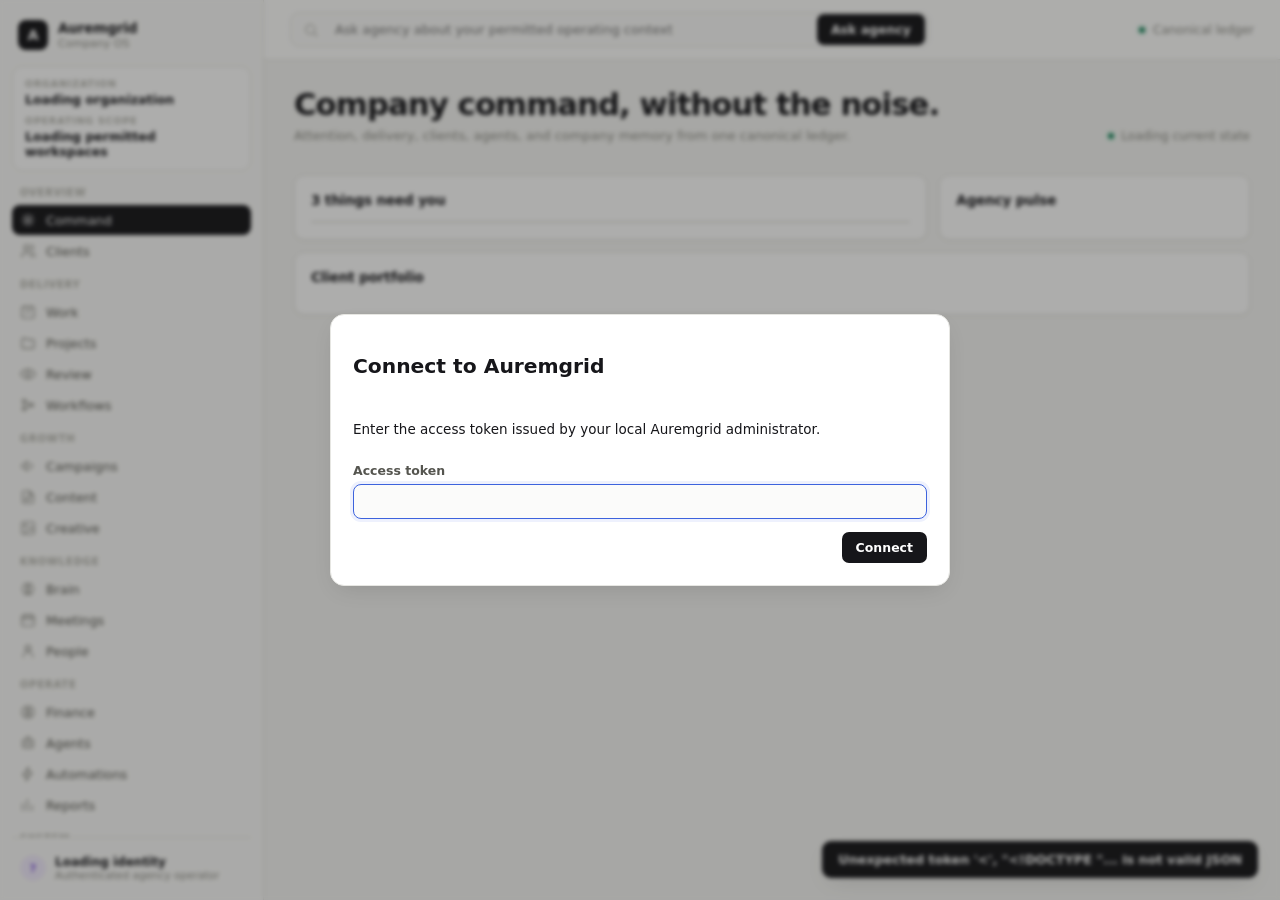
==== commit 7c34e435: "Clarify dashboard token startup and trust warnings" ====
--- a/src/auremgrid/api/dashboard.html
+++ b/src/auremgrid/api/dashboard.html
@@ -235,7 +235,7 @@
 const AGENCY_MODULES={Feedback:"Feedback",Performance:"Performance Insights",Forecasts:"Forecasts",Retention:"Retention"};
 </script>
 <script>
-const NAV_ICON_PATHS={Command:'<circle cx="12" cy="12" r="3"/><path d="M12 3v3M12 18v3M3 12h3M18 12h3M5.6 5.6l2.1 2.1M16.3 16.3l2.1 2.1M5.6 18.4l2.1-2.1M16.3 7.7l2.1-2.1"/>',Clients:'<path d="M17 21v-2a4 4 0 0 0-4-4H7a4 4 0 0 0-4 4v2"/><circle cx="10" cy="7" r="4"/><path d="M22 21v-2a4 4 0 0 0-3-3.87M17 3.13a4 4 0 0 1 0 7.75"/>',Work:'<rect x="3" y="4" width="18" height="17" rx="2"/><path d="M9 11l2 2 4-4"/><path d="M8 3v3M16 3v3"/>',Projects:'<path d="M3 7a2 2 0 0 1 2-2h4l2 2h8a2 2 0 0 1 2 2v9a2 2 0 0 1-2 2H5a2 2 0 0 1-2-2V7z"/>',Review:'<path d="M1 12s4-7 11-7 11 7 11 7-4 7-11 7-11-7-11-7z"/><circle cx="12" cy="12" r="3"/>',Workflows:'<circle cx="6" cy="6" r="2.5"/><circle cx="6" cy="18" r="2.5"/><circle cx="18" cy="12" r="2.5"/><path d="M6 8.5v7M8.3 7.3 15.7 10.7M8.3 16.7 15.7 13.3"/>',Campaigns:'<path d="M3 11v2a2 2 0 0 0 2 2h2l4 4V5L7 9H5a2 2 0 0 0-2 2z"/><path d="M16 8a5 5 0 0 1 0 8"/>',Content:'<path d="M14 3H6a2 2 0 0 0-2 2v14a2 2 0 0 0 2 2h12a2 2 0 0 0 2-2V9z"/><path d="M14 3v6h6M8 13h8M8 17h5"/>',Creative:'<rect x="3" y="3" width="18" height="18" rx="2"/><circle cx="8.5" cy="8.5" r="1.6"/><path d="M21 16l-5-5-9 9"/>',Brain:'<path d="M9 4a3 3 0 0 0-3 3v1a3 3 0 0 0-2 2.8v2.4A3 3 0 0 0 6 16v1a3 3 0 0 0 3 3h1M15 4a3 3 0 0 1 3 3v1a3 3 0 0 1 2 2.8v2.4A3 3 0 0 1 18 16v1a3 3 0 0 1-3 3h-1M11 4v16M13 4v16"/>',Meetings:'<rect x="3" y="5" width="18" height="16" rx="2"/><path d="M3 10h18M8 3v4M16 3v4"/>',People:'<circle cx="12" cy="8" r="4"/><path d="M5 21v-1a7 7 0 0 1 14 0v1"/>',Finance:'<circle cx="12" cy="12" r="9"/><path d="M12 6v12M15.5 9.5c0-1.4-1.6-2.3-3.5-2.3s-3.2.9-3.2 2.1c0 3.3 6.9 1.5 6.9 4.9 0 1.3-1.5 2.3-3.4 2.3s-3.6-1-3.6-2.4"/>',Agents:'<rect x="4" y="7" width="16" height="12" rx="2"/><circle cx="9" cy="13" r="1.3"/><circle cx="15" cy="13" r="1.3"/><path d="M12 7V3M9 3h6"/>',Automations:'<path d="M13 2 4 14h6l-1 8 9-12h-6l1-8z"/>',Reports:'<path d="M4 20V10M11 20V4M18 20v-7"/>',Integrations:'<path d="M9 3v6M15 3v6M9 15v6M15 15v6"/><rect x="7" y="9" width="10" height="6" rx="2"/>',Settings:'<circle cx="12" cy="12" r="3"/><path d="M19.4 15a1.7 1.7 0 0 0 .3 1.9l.1.1a2 2 0 1 1-2.8 2.8l-.1-.1a1.7 1.7 0 0 0-1.9-.3 1.7 1.7 0 0 0-1 1.5V21a2 2 0 1 1-4 0v-.1a1.7 1.7 0 0 0-1-1.6 1.7 1.7 0 0 0-1.9.3l-.1.1a2 2 0 1 1-2.8-2.8l.1-.1a1.7 1.7 0 0 0 .3-1.9 1.7 1.7 0 0 0-1.5-1H3a2 2 0 1 1 0-4h.1a1.7 1.7 0 0 0 1.6-1 1.7 1.7 0 0 0-.3-1.9l-.1-.1a2 2 0 1 1 2.8-2.8l.1.1a1.7 1.7 0 0 0 1.9.3H9a1.7 1.7 0 0 0 1-1.5V3a2 2 0 1 1 4 0v.1a1.7 1.7 0 0 0 1 1.5 1.7 1.7 0 0 0 1.9-.3l.1-.1a2 2 0 1 1 2.8 2.8l-.1.1a1.7 1.7 0 0 0-.3 1.9V9a1.7 1.7 0 0 0 1.5 1H21a2 2 0 1 1 0 4h-.1a1.7 1.7 0 0 0-1.5 1z"/>'};function navIcon(name){return '<svg class="icon" viewBox="0 0 24 24">'+(NAV_ICON_PATHS[name]||NAV_ICON_PATHS.Settings)+'</svg>'}const NAV=["Command","Clients","Work","Projects","Review","Workflows","Campaigns","Content","Creative","Brain","Meetings","People","Finance","Agents","Automations","Reports","Integrations","Settings"],PAGES={Command:"command",Clients:"clients",Work:"work",Projects:"work",Review:"review",Brain:"brain",People:"people",Finance:"finance",Agents:"agents",Workflows:"systems",Campaigns:"systems",Content:"systems",Creative:"systems",Meetings:"systems",Automations:"systems",Reports:"systems",Integrations:"systems",Settings:"systems"},NAV_GROUPS=[["Overview",["Command","Clients"]],["Delivery",["Work","Projects","Review","Workflows"]],["Growth",["Campaigns","Content","Creative"]],["Knowledge",["Brain","Meetings","People"]],["Operate",["Finance","Agents","Automations","Reports"]],["System",["Integrations","Settings"]]];let org="",person="",workspace="",actor="",state={metrics:{},clients:[],agents:[],pulse:[],attention:[],workspaces:[]},sessionToken=localStorage.getItem("auremgrid_session")||"";if(!sessionToken){sessionToken=window.prompt("Enter your Auremgrid access token")||"";if(sessionToken)localStorage.setItem("auremgrid_session",sessionToken)}const $=id=>document.getElementById(id),esc=v=>String(v??"").replace(/[&<>"']/g,c=>({"&":"&amp;","<":"&lt;",">":"&gt;",'"':"&quot;","'":"&#39;"}[c]));
+const NAV_ICON_PATHS={Command:'<circle cx="12" cy="12" r="3"/><path d="M12 3v3M12 18v3M3 12h3M18 12h3M5.6 5.6l2.1 2.1M16.3 16.3l2.1 2.1M5.6 18.4l2.1-2.1M16.3 7.7l2.1-2.1"/>',Clients:'<path d="M17 21v-2a4 4 0 0 0-4-4H7a4 4 0 0 0-4 4v2"/><circle cx="10" cy="7" r="4"/><path d="M22 21v-2a4 4 0 0 0-3-3.87M17 3.13a4 4 0 0 1 0 7.75"/>',Work:'<rect x="3" y="4" width="18" height="17" rx="2"/><path d="M9 11l2 2 4-4"/><path d="M8 3v3M16 3v3"/>',Projects:'<path d="M3 7a2 2 0 0 1 2-2h4l2 2h8a2 2 0 0 1 2 2v9a2 2 0 0 1-2 2H5a2 2 0 0 1-2-2V7z"/>',Review:'<path d="M1 12s4-7 11-7 11 7 11 7-4 7-11 7-11-7-11-7z"/><circle cx="12" cy="12" r="3"/>',Workflows:'<circle cx="6" cy="6" r="2.5"/><circle cx="6" cy="18" r="2.5"/><circle cx="18" cy="12" r="2.5"/><path d="M6 8.5v7M8.3 7.3 15.7 10.7M8.3 16.7 15.7 13.3"/>',Campaigns:'<path d="M3 11v2a2 2 0 0 0 2 2h2l4 4V5L7 9H5a2 2 0 0 0-2 2z"/><path d="M16 8a5 5 0 0 1 0 8"/>',Content:'<path d="M14 3H6a2 2 0 0 0-2 2v14a2 2 0 0 0 2 2h12a2 2 0 0 0 2-2V9z"/><path d="M14 3v6h6M8 13h8M8 17h5"/>',Creative:'<rect x="3" y="3" width="18" height="18" rx="2"/><circle cx="8.5" cy="8.5" r="1.6"/><path d="M21 16l-5-5-9 9"/>',Brain:'<path d="M9 4a3 3 0 0 0-3 3v1a3 3 0 0 0-2 2.8v2.4A3 3 0 0 0 6 16v1a3 3 0 0 0 3 3h1M15 4a3 3 0 0 1 3 3v1a3 3 0 0 1 2 2.8v2.4A3 3 0 0 1 18 16v1a3 3 0 0 1-3 3h-1M11 4v16M13 4v16"/>',Meetings:'<rect x="3" y="5" width="18" height="16" rx="2"/><path d="M3 10h18M8 3v4M16 3v4"/>',People:'<circle cx="12" cy="8" r="4"/><path d="M5 21v-1a7 7 0 0 1 14 0v1"/>',Finance:'<circle cx="12" cy="12" r="9"/><path d="M12 6v12M15.5 9.5c0-1.4-1.6-2.3-3.5-2.3s-3.2.9-3.2 2.1c0 3.3 6.9 1.5 6.9 4.9 0 1.3-1.5 2.3-3.4 2.3s-3.6-1-3.6-2.4"/>',Agents:'<rect x="4" y="7" width="16" height="12" rx="2"/><circle cx="9" cy="13" r="1.3"/><circle cx="15" cy="13" r="1.3"/><path d="M12 7V3M9 3h6"/>',Automations:'<path d="M13 2 4 14h6l-1 8 9-12h-6l1-8z"/>',Reports:'<path d="M4 20V10M11 20V4M18 20v-7"/>',Integrations:'<path d="M9 3v6M15 3v6M9 15v6M15 15v6"/><rect x="7" y="9" width="10" height="6" rx="2"/>',Settings:'<circle cx="12" cy="12" r="3"/><path d="M19.4 15a1.7 1.7 0 0 0 .3 1.9l.1.1a2 2 0 1 1-2.8 2.8l-.1-.1a1.7 1.7 0 0 0-1.9-.3 1.7 1.7 0 0 0-1 1.5V21a2 2 0 1 1-4 0v-.1a1.7 1.7 0 0 0-1-1.6 1.7 1.7 0 0 0-1.9.3l-.1.1a2 2 0 1 1-2.8-2.8l.1-.1a1.7 1.7 0 0 0 .3-1.9 1.7 1.7 0 0 0-1.5-1H3a2 2 0 1 1 0-4h.1a1.7 1.7 0 0 0 1.6-1 1.7 1.7 0 0 0-.3-1.9l-.1-.1a2 2 0 1 1 2.8-2.8l.1.1a1.7 1.7 0 0 0 1.9.3H9a1.7 1.7 0 0 0 1-1.5V3a2 2 0 1 1 4 0v.1a1.7 1.7 0 0 0 1 1.5 1.7 1.7 0 0 0 1.9-.3l.1-.1a2 2 0 1 1 2.8 2.8l-.1.1a1.7 1.7 0 0 0-.3 1.9V9a1.7 1.7 0 0 0 1.5 1H21a2 2 0 1 1 0 4h-.1a1.7 1.7 0 0 0-1.5 1z"/>'};function navIcon(name){return '<svg class="icon" viewBox="0 0 24 24">'+(NAV_ICON_PATHS[name]||NAV_ICON_PATHS.Settings)+'</svg>'}const NAV=["Command","Clients","Work","Projects","Review","Workflows","Campaigns","Content","Creative","Brain","Meetings","People","Finance","Agents","Automations","Reports","Integrations","Settings"],PAGES={Command:"command",Clients:"clients",Work:"work",Projects:"work",Review:"review",Brain:"brain",People:"people",Finance:"finance",Agents:"agents",Workflows:"systems",Campaigns:"systems",Content:"systems",Creative:"systems",Meetings:"systems",Automations:"systems",Reports:"systems",Integrations:"systems",Settings:"systems"},NAV_GROUPS=[["Overview",["Command","Clients"]],["Delivery",["Work","Projects","Review","Workflows"]],["Growth",["Campaigns","Content","Creative"]],["Knowledge",["Brain","Meetings","People"]],["Operate",["Finance","Agents","Automations","Reports"]],["System",["Integrations","Settings"]]];let org="",person="",workspace="",actor="",state={metrics:{},clients:[],agents:[],pulse:[],attention:[],workspaces:[]},sessionToken=localStorage.getItem("auremgrid_session")||"";const $=id=>document.getElementById(id),esc=v=>String(v??"").replace(/[&<>"']/g,c=>({"&":"&amp;","<":"&lt;",">":"&gt;",'"':"&quot;","'":"&#39;"}[c]));
 function toast(s){$("toast").textContent=s;$("toast").classList.add("on");setTimeout(()=>$("toast").classList.remove("on"),2200)}async function api(url,options){const r=await fetch(url,options),b=await r.json();if(!r.ok)throw Error(b.message||b.error);return b}function show(name){document.querySelectorAll(".page").forEach(x=>x.classList.remove("active"));$("page-"+(PAGES[name]||"systems")).classList.add("active");document.querySelectorAll(".nav button").forEach(x=>x.classList.toggle("active",x.dataset.name===name));if(PAGES[name]==="systems"){$("systems-title").textContent=name;renderSystems(name)}else{loadPrimary(name)}}$("nav").innerHTML=NAV_GROUPS.map(([label,items])=>`<div class="nav-group">${label}</div>`+items.map(n=>`<button data-name="${n}" class="${n==="Command"?"active":""}">${navIcon(n)}<span>${n}</span></button>`).join("")).join("");document.querySelectorAll(".nav button").forEach(b=>b.onclick=()=>show(b.dataset.name));
 function metricIcon(cls,name){return `<span class="metric-icon ${cls}"><svg class="icon" viewBox="0 0 24 24">${NAV_ICON_PATHS[name]}</svg></span>`}
 function metric(l,v,n,cls,icon,trend){return `<article class="card metric"><label>${metricIcon(cls,icon)}${l}</label><div class="value">${v??"—"}${n?`<small class="${trend||""}">${n}</small>`:""}</div></article>`}
@@ -367,6 +367,8 @@
 /* agency contract: authenticated identity, canonical settings, and P6-P9 modules. */
 const AGENCY_WORKFLOW_ROUTES=["/workflows/stages/start","/workflows/evidence","/workflows/approvals/request","/workflows/approvals/decide","/workflows/handoffs/acknowledge","/workflows/stages/complete"];
 function renderLedgerHealth(health){if($('ledger-status'))$('ledger-status').textContent=`Ledger ${health&&health.ok?'healthy':'degraded'} · schema ${health&&health.schema_version||'unknown'}`}
+function showAccessTokenDialog(){if(localStorage.getItem("auremgrid_session"))return;const dialog=document.createElement("dialog");dialog.id="access-token-dialog";dialog.innerHTML='<form class="form"><h2>Connect to Auremgrid</h2><p class="sub">Enter the access token issued by your local Auremgrid administrator.</p><label>Access token<input name="token" type="password" autocomplete="off" required></label><div class="row"><button class="action" type="submit">Connect</button></div></form>';document.body.appendChild(dialog);dialog.querySelector("form").onsubmit=event=>{event.preventDefault();const token=String(new FormData(event.currentTarget).get("token")||"").trim();if(!token)return;localStorage.setItem("auremgrid_session",token);window.location.reload()};dialog.showModal()}
+showAccessTokenDialog();
 (function(){
   const moduleNames={Feedback:'Feedback',Performance:'Performance Insights',Forecasts:'Forecasts',Retention:'Retention'};
   function cardValue(value){return value===null||value===undefined||value===''?'—':typeof value==='object'?JSON.stringify(value):String(value)}
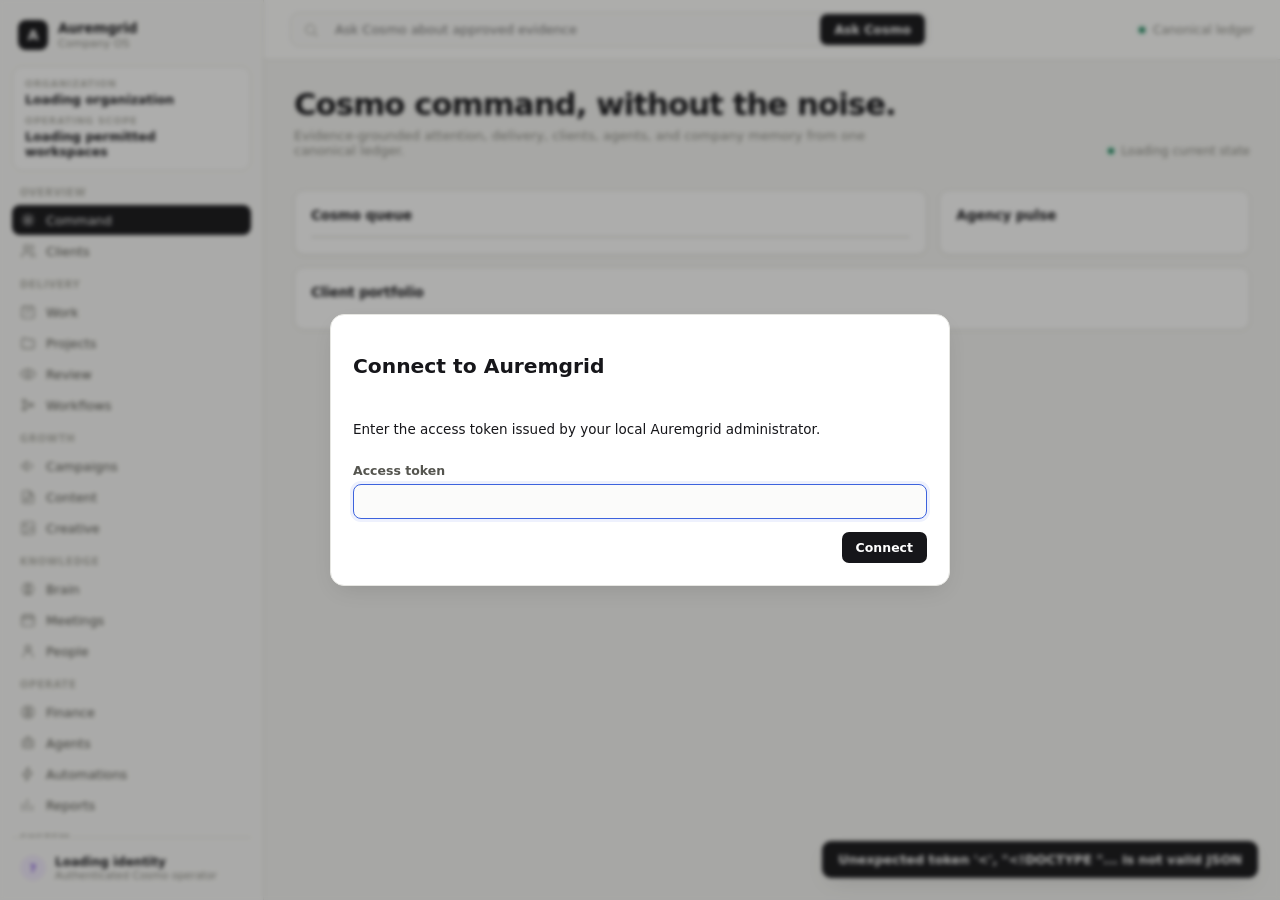
==== commit 1efa0b6b: "Complete P1-P15 hardening and dashboard backend parity" ====
--- a/src/auremgrid/api/dashboard.html
+++ b/src/auremgrid/api/dashboard.html
@@ -7,13 +7,13 @@
 @media(max-width:1000px){.brain-three-pane{grid-template-columns:180px minmax(240px,1fr)}.brain-detail{grid-column:1/-1;border-left:0;border-top:1px solid var(--line);min-height:240px}}
 @media(max-width:620px){.brain-toolbar{display:block}.brain-context{margin-top:14px}.brain-three-pane{display:block}.brain-collections{border-right:0;border-bottom:1px solid var(--line)}.brain-record-list{max-height:none}.brain-detail{border-left:0;border-top:1px solid var(--line)}}
 </style></head><body><div class="shell"><aside class="side"><div class="brand"><div class="mark">A</div><div><b>Auremgrid</b><small>Company OS</small></div></div><div class="scope"><span>Organization</span><b id="scope-organization">Loading organization</b><span>Operating scope</span><b id="scope-workspaces">Loading permitted workspaces</b></div><nav class="nav" id="nav"></nav><div class="side-foot"><div class="side-person"><span class="side-avatar" id="side-avatar">?</span><div><b id="side-person-name">Loading identity</b><small id="side-person-role">Authenticated agency operator</small></div></div></div></aside><main class="main"><header class="top"><form class="ask" id="command-form"><svg class="icon" viewBox="0 0 24 24"><circle cx="11" cy="11" r="7"/><path d="M21 21l-4.3-4.3"/></svg><input id="command" placeholder="Ask agency about your permitted operating context"><button>Ask agency</button></form><div class="topmeta"><span class="live"></span> <span id="ledger-status">Canonical ledger</span></div></header><div class="content">
-<section class="page active" id="page-command"><span id="health-score" hidden></span><div class="head"><div><h1>Company command, without the noise.</h1><p>Attention, delivery, clients, agents, and company memory from one canonical ledger.</p></div><div class="statusline"><span class="live"></span><span id="generated">Loading current state</span></div></div><div class="grid" id="metrics"></div><div class="grid" style="margin-top:10px"><section class="card wide"><h2>3 things need you</h2><div class="attention" id="attention"></div></section><section class="card narrow"><h2>Agency pulse</h2><div class="pulse" id="pulse"></div></section><section class="card full"><h2>Client portfolio</h2><div id="clients"></div></section></div></section>
+<section class="page active" id="page-command"><span id="health-score" hidden></span><div class="head"><div><h1>Cosmo command, without the noise.</h1><p>Evidence-grounded attention, delivery, clients, agents, and company memory from one canonical ledger.</p></div><div class="statusline"><span class="live"></span><span id="generated">Loading current state</span></div></div><div class="grid" id="metrics"></div><div class="grid" style="margin-top:10px"><section class="card wide"><h2>Cosmo queue</h2><div class="attention" id="attention"></div></section><section class="card narrow"><h2>Agency pulse</h2><div class="pulse" id="pulse"></div></section><section class="card full"><h2>Client portfolio</h2><div id="clients"></div></section></div></section>
 <section class="page" id="page-clients"><div class="head"><div><h2 class="page-title">Client portfolio</h2><p>Health, work pressure, review state, relationship freshness, and risk.</p></div></div><div class="card" id="client-portfolio"></div></section>
 <section class="page" id="page-client-hq"><div class="head"><div><h2 class="page-title" id="client-name">Client HQ</h2><p>One operating view across knowledge, delivery, relationships, performance, finance, and risk.</p></div></div><div class="tabs" id="client-tabs"></div><div class="module-grid" id="client-body"></div></section><section class="page" id="page-work"><div class="work-head"><div><p class="work-kicker">Delivery workspace</p><h2 class="page-title">Work</h2></div><div class="work-actions"><div class="view-switch" role="group" aria-label="Work view"><button id="board-view" class="active" type="button">Board</button><button id="list-view" type="button">List</button></div><button class="action" id="capture">New work</button></div></div><div class="work-toolbar"><label class="search-control"><span aria-hidden="true">⌕</span><input id="work-search" type="search" placeholder="Search work"></label><select id="status-filter" aria-label="Filter by status"><option value="">All statuses</option></select><select id="priority-filter" aria-label="Filter by priority"><option value="">All priorities</option></select><select id="project-filter" aria-label="Filter by project"><option value="">All projects</option></select><button class="clear-filters" id="clear-work-filters" type="button">Clear filters</button></div><div id="work-summary" class="work-summary">Loading work</div><div id="work-board" class="work-board" aria-live="polite"></div><div id="work-table" class="work-table-wrap" hidden></div><div id="work-list" hidden></div><div id="projects-list" hidden></div><div id="review-list" hidden></div></section>
 <section class="page" id="page-review"><div class="head"><div><h2 class="page-title">Review center</h2><p>Everything waiting on you, your team, or the client, ranked by how long it has been open.</p></div><div class="statusline"><span class="live"></span><span id="review-generated">Loading review queue</span></div></div><div class="module-grid" id="review-grid"></div></section>
 <section class="page" id="page-brain"><div class="head"><div><h2 class="page-title">Company and client brain</h2><p>Temporal truth, provenance, proposals, conflicts, entities, and projection health.</p></div></div><div class="module-grid"><section class="card module"><h2>Current truth</h2><span class="state">Canonical</span><ul><li>Validity windows</li><li>Provenance on every claim</li></ul></section><section class="card module"><h2>Proposed memory</h2><span class="state">Human gated</span><ul><li>Facts, decisions, and memory</li></ul></section><section class="card module"><h2>Knowledge health</h2><span class="state">Rebuildable</span><ul><li>Conflicts and unsourced decisions</li><li>Projection status</li></ul></section><section class="card module"><h2>Client brain coverage</h2><span class="state">Provenance visible</span><ul><li>Snapshot, brand, pricing, preferences</li></ul></section></div></section>
 <section class="page" id="page-people"><div class="head"><div><h2 class="page-title">People and capacity</h2><p>One person across clients, with skills, availability, workload, and utilization.</p></div></div><div class="module-grid"><section class="card module"><h2>Directory</h2><ul id="people-list"><li>Loading people.</li></ul></section><section class="card module"><h2>Capacity</h2><ul id="capacity-list"><li>Loading capacity.</li></ul></section></div></section>
-<section class="page" id="page-finance"><div class="head"><div><h2 class="page-title">Finance</h2><p>Revenue, collections, profitability, costs, and scope economics.</p></div></div><div class="card"><span class="state off">Not connected</span><h2 style="margin-top:10px">No financial source is connected</h2><p class="sub">Auremgrid will not fabricate MRR, margin, invoice, software, or AI-cost values.</p></div></section>
+<section class="page" id="page-finance"><div class="head"><div><h2 class="page-title">Finance</h2><p>Revenue, collections, profitability, costs, and scope economics.</p></div></div><div id="finance-body" class="module-grid"><div class="empty">Loading sourced finance status.</div></div></section>
 <section class="page" id="page-agents"><div class="head"><div><h2 class="page-title">Agent command center</h2><p>Permissions, queues, tools, runtime, token cost, outputs, and failures.</p></div></div><div class="module-grid" id="agents"></div></section>
 <section class="page" id="page-systems"><div class="head"><div><h2 class="page-title" id="systems-title">Agency systems</h2><p>Operational domains backed by the same canonical ledger.</p></div></div><div class="module-grid" id="system-modules"></div></section>
 </div></main></div>
@@ -375,11 +375,21 @@
   function moduleCard(item){const title=item.name||item.title||item.pattern_key||item.evidence_summary||item.forecast_type||item.data_category||item.id||'Record';const entries=Object.entries(item).filter(([key,value])=>value!==null&&value!==undefined&&!['id','name','title'].includes(key)).slice(0,7);return `<article class="card module"><span class="state">${esc(item.status||item.preference_status||item.action||'Canonical')}</span><h2 style="margin-top:9px">${esc(title)}</h2><ul>${entries.map(([key,value])=>`<li>${esc(key.replaceAll('_',' '))}: ${esc(cardValue(value))}</li>`).join('')}</ul></article>`}
   async function renderagencySettings(){const target=$("system-modules");target.innerHTML='<div class="empty">Loading authenticated settings</div>';try{const data=await api(`/dashboard/settings?organization_id=${encodeURIComponent(org)}&workspace_id=${encodeURIComponent(workspace)}`),health=data.health||{},permissions=data.permissions||{},approvals=data.approvals||{},personView=(data.identity||{}).person||{},orgView=(data.identity||{}).organization||{};target.innerHTML=`<section class="card module"><span class="state">Authenticated</span><h2 style="margin-top:9px">${esc(orgView.name||orgView.id||org)}</h2><ul><li>Operator: ${esc(personView.name||personView.email||person)}</li><li>Role: ${esc(personView.organization_role||'member')}</li><li>Workspace: ${esc((data.workspace&&data.workspace.name)||workspace)}</li></ul></section><section class="card module"><span class="state ${health.status==='healthy'?'':'off'}">${esc(health.status||'unknown')}</span><h2 style="margin-top:9px">Ledger health</h2><ul><li>Integrity: ${esc(health.integrity||'unknown')}</li><li>Schema: ${esc(health.schema_version||'unknown')}</li><li>Recent audit events: ${esc(health.recent_audit_events||0)}</li><li>Finance: ${esc((health.finance||{}).status||'not connected')}</li></ul></section><section class="card module"><span class="state">Permissioned</span><h2 style="margin-top:9px">agency permissions</h2><p class="sub">${esc((permissions.capabilities||[]).length)} capabilities granted</p><ul>${(permissions.capabilities||[]).slice(0,10).map(cap=>`<li>${esc(cap)}</li>`).join('')||'<li>No capabilities returned.</li>'}</ul></section><section class="card module"><span class="state ${approvals.pending_count?'':'off'}">${esc(approvals.pending_count||0)} pending</span><h2 style="margin-top:9px">Approval queue</h2><ul>${(approvals.pending||[]).slice(0,5).map(item=>`<li>${esc(item.action_type)} · ${esc(item.requested_for)} </li>`).join('')||'<li>No approvals waiting.</li>'}</ul></section><section class="card module" style="grid-column:1/-1"><span class="state">Server reported</span><h2 style="margin-top:9px">Integrations</h2><div class="module-grid">${(data.integrations||[]).map(moduleCard).join('')||'<div class="empty">No connector records are configured. agency will not claim live connectivity.</div>'}</div></section>`}catch(error){target.innerHTML=`<div class="empty">Settings unavailable: ${esc(error.message)} <button class="ghost" type="button" onclick="renderagencySettings()">Retry</button></div>`}}
   async function renderagencyModule(name){const target=$("system-modules");target.innerHTML='<div class="empty">Loading canonical module</div>';try{const data=await api(`/dashboard/module?organization_id=${encodeURIComponent(org)}&workspace_id=${encodeURIComponent(workspace)}&person_id=${encodeURIComponent(person)}&module=${encodeURIComponent(moduleNames[name]||name)}`),items=data.items||[];const action=name==='Performance'?'/insights/performance/generate':name==='Forecasts'?'/forecasts/generate':null;target.innerHTML=`<section class="card module" style="grid-column:1/-1"><span class="state">Canonical · ${items.length} records</span><div class="row" style="justify-content:space-between;align-items:center"><h2 style="margin-top:9px">${esc(moduleNames[name]||name)}</h2>${action?`<button class="action" type="button" data-agency-generate="${esc(action)}">Generate</button>`:''}</div><div class="module-grid">${items.map(moduleCard).join('')||`<div class="empty">No ${esc((moduleNames[name]||name).toLowerCase())} records are available in this workspace.</div>`}</div></section>`;const button=target.querySelector('[data-agency-generate]');if(button)button.onclick=async()=>{try{await api(button.dataset.agencyGenerate,{method:'POST',headers:{'Content-Type':'application/json'},body:JSON.stringify({workspace_id:workspace})});toast('agency refreshed the module');renderagencyModule(name)}catch(error){toast(error.message)}}}catch(error){target.innerHTML=`<div class="empty">${esc(error.message)}</div>`}}
-  const oldRenderSystems=renderSystems;renderSystems=function(name){if(name==='Settings')return renderagencySettings();if(moduleNames[name])return renderagencyModule(name);return oldRenderSystems(name)};
+  const marketingFlows={Campaigns:{route:'/campaigns',label:'campaign',fields:[['name','Campaign name'],['objective','Objective'],['platform','Platform']]},Content:{route:'/content',label:'content item',fields:[['title','Title'],['objective','Objective'],['audience','Audience']]},Creative:{route:'/creative',label:'creative asset',fields:[['title','Title'],['format','Format'],['platform','Platform',false]]}};
+  function canOperateWorkspace(){return ['admin','operator'].includes((state.workspaces||[]).find(item=>item.id===workspace)?.role)}
+  function openMarketingCreate(name){const flow=marketingFlows[name],dialog=ensureDashboardActionDialog(),fields=dialog.querySelector('#dashboard-action-fields'),confirm=dialog.querySelector('#dashboard-action-confirm');dialog.querySelector('#dashboard-action-title').textContent=`Create ${flow.label}`;fields.innerHTML=flow.fields.map(([key,label,required=true])=>`<label>${esc(label)}<textarea data-marketing-field="${esc(key)}" ${required?'required':''}></textarea></label>`).join('');dialog.showModal();dialog.querySelector('form').onsubmit=async event=>{event.preventDefault();if(confirm.disabled)return;confirm.disabled=true;const payload={organization_id:org,workspace_id:workspace,person_id:person};fields.querySelectorAll('[data-marketing-field]').forEach(input=>{const value=input.value.trim();if(value)payload[input.dataset.marketingField]=value});try{await api(flow.route,{method:'POST',headers:{'Content-Type':'application/json'},body:JSON.stringify(payload)});dialog.close();confirm.disabled=false;toast(`${flow.label[0].toUpperCase()+flow.label.slice(1)} created`);renderMarketingModule(name)}catch(error){confirm.disabled=false;toast(error.message)}};dialog.addEventListener('close',()=>{confirm.disabled=false},{once:true})}
+  async function renderMarketingModule(name){const target=$('system-modules'),flow=marketingFlows[name];target.innerHTML='<div class="empty">Loading canonical marketing records.</div>';try{const data=await api(`/dashboard/module?organization_id=${encodeURIComponent(org)}&workspace_id=${encodeURIComponent(workspace)}&person_id=${encodeURIComponent(person)}&module=${encodeURIComponent(name)}`),items=data.items||[],canWrite=canOperateWorkspace();target.innerHTML=`<section class="card module" style="grid-column:1/-1"><span class="state">Canonical · ${items.length} records</span><div class="row" style="justify-content:space-between;align-items:center"><div><h2 style="margin-top:9px">${esc(name)}</h2><p class="sub">Scoped to the selected workspace and stored in the canonical ledger.</p></div>${canWrite?`<button class="action" type="button" data-marketing-create>Create ${esc(flow.label)}</button>`:'<span class="state off">Read only</span>'}</div><div class="module-grid">${items.map(moduleCard).join('')||`<div class="empty">No ${esc(name.toLowerCase())} records are available in this workspace.</div>`}</div></section>`;const button=target.querySelector('[data-marketing-create]');if(button)button.onclick=()=>openMarketingCreate(name)}catch(error){target.innerHTML=`<div class="empty">${esc(error.message)}</div>`}}
+  const oldRenderSystems=renderSystems;renderSystems=function(name){if(name==='Settings')return renderagencySettings();if(marketingFlows[name])return renderMarketingModule(name);if(moduleNames[name])return renderagencyModule(name);return oldRenderSystems(name)};
   ['Feedback','Performance','Forecasts','Retention'].forEach(name=>{const button=document.createElement('button');button.dataset.name=name;button.innerHTML=navIcon('Settings')+`<span>${esc(moduleNames[name])}</span>`;button.onclick=()=>show(name);document.querySelector('.nav').appendChild(button);PAGES[name]='systems'});
   const oldShow=show;show=function(name){oldShow(name);if(name==='Settings'||moduleNames[name])renderSystems(name)};
+  async function renderFinanceSurface(){const target=$('finance-body');if(!target)return;target.innerHTML='<div class="empty">Loading sourced finance status.</div>';try{const finance=await api(`/finance?organization_id=${encodeURIComponent(org)}&workspace_id=${encodeURIComponent(workspace)}&person_id=${encodeURIComponent(person)}`);if(finance.status!=='connected'){target.innerHTML='<section class="card module"><span class="state off">Not connected</span><h2 style="margin-top:10px">No financial source is connected</h2><p class="sub">Cosmo will not fabricate MRR, margin, invoice, software, or AI-cost values.</p></section>';return}target.innerHTML=`<section class="card module"><span class="state">Connected · ${esc(finance.source||'verified source')}</span><h2 style="margin-top:10px">Recognized revenue</h2><p class="page-title">${esc(finance.recognized_revenue??0)}</p></section><section class="card module"><span class="state">Canonical</span><h2 style="margin-top:10px">Outstanding revenue</h2><p class="page-title">${esc(finance.outstanding_revenue??0)}</p></section>`}catch(error){target.innerHTML=`<div class="empty">Finance unavailable: ${esc(error.message)} <button class="ghost" type="button" data-finance-retry>Retry</button></div>`;const retry=target.querySelector('[data-finance-retry]');if(retry)retry.onclick=renderFinanceSurface}};
+  const canonicalLoadPrimary=loadPrimary;loadPrimary=async function(name){if(name==='Finance')return renderFinanceSurface();return canonicalLoadPrimary(name)};
+  const canonicalRender=render;render=function(){canonicalRender();const cosmo=state.cosmo||{},queue=Array.isArray(cosmo.queue)?cosmo.queue:[];$('attention').innerHTML=queue.length?queue.map(item=>`<article><span class="sev"></span><div><b>${esc(item.client||'Company')} · ${esc(item.reason)}</b><p>${esc(item.evidence||item.source_type)} · Owner: ${esc(item.owner||'Unassigned')} · Next: ${esc(item.next_action||'Review')}</p></div><button class="ghost" type="button" data-cosmo-surface="${esc(item.surface||'Command')}">Open ${esc(item.surface||'Command')}</button><span class="badge ${severityClass(item.severity)}">${esc(item.severity||'Open')}</span></article>`).join(''):'<div class="empty">Cosmo found nothing that currently needs intervention.</div>';document.querySelectorAll('[data-cosmo-surface]').forEach(button=>button.onclick=()=>show(button.dataset.cosmoSurface));const commandButton=$('command-form')&&$('command-form').querySelector('button');if(commandButton)commandButton.textContent='Ask Cosmo';if($('command'))$('command').placeholder='Ask Cosmo about approved evidence'};
   const oldBootstrap=bootstrapDashboard;bootstrapDashboard=async function(){await oldBootstrap();try{const identity=await api('/auth/me');const info=state.identity||{};const personView=info.person||{};$('scope-organization').textContent=(info.organization||{}).name||identity.organization_id;$('scope-workspaces').textContent=state.workspaces?.length?`${state.workspaces.length} permitted workspace${state.workspaces.length===1?'':'s'}`:'No permitted workspaces';$('side-person-name').textContent=personView.name||identity.person_id;$('side-person-role').textContent=`${personView.organization_role||'Authenticated'} · agency operator`;$('command').placeholder='Ask agency about approved evidence';}catch(error){toast(error.message)}};
   const form=$("command-form");if(form)form.onsubmit=async event=>{event.preventDefault();const query=$("command").value.trim();if(!query)return;$("ask-results").innerHTML='<div class="empty">agency is checking approved evidence</div>';$('ask-modal').showModal();try{const result=await api(`/search?workspace_id=${encodeURIComponent(workspace)}&query=${encodeURIComponent(query)}`);$("ask-results").innerHTML=(result.items||[]).map(item=>`<article class="card module"><span class="state">agency evidence</span><h2 style="margin-top:9px">${esc((item.payload||{}).object||((item.citation||{}).evidence_span)||'Approved record')}</h2><p class="sub">${esc((item.citation||{}).source_key||'Canonical ledger')} · ${esc((item.citation||{}).locator||'')}</p></article>`).join('')||'<div class="empty">agency found insufficient approved evidence.</div>'}catch(error){$("ask-results").innerHTML=`<div class="empty">agency could not answer from approved evidence: ${esc(error.message)}</div>`}};
+  const cosmoCommandForm=$('command-form');if(cosmoCommandForm)cosmoCommandForm.onsubmit=async event=>{event.preventDefault();const query=$('command').value.trim();if(!query)return;$('ask-modal').querySelector('h2').textContent='Ask Cosmo';$('ask-results').innerHTML='<div class="empty">Cosmo is checking approved evidence</div>';$('ask-modal').showModal();try{const result=await api(`/search?workspace_id=${encodeURIComponent(workspace)}&query=${encodeURIComponent(query)}`);$('ask-results').innerHTML=(result.items||[]).map(item=>`<article class="card module"><span class="state">Cosmo evidence</span><h2 style="margin-top:9px">${esc((item.payload||{}).object||((item.citation||{}).evidence_span)||'Approved record')}</h2><p class="sub">${esc((item.citation||{}).source_key||'Canonical ledger')} · ${esc((item.citation||{}).locator||'')}</p></article>`).join('')||'<div class="empty">Cosmo found insufficient approved evidence.</div>'}catch(error){$('ask-results').innerHTML=`<div class="empty">Cosmo could not answer from approved evidence: ${esc(error.message)}</div>`}};
+  const captureForm=$('capture-form');if(captureForm)captureForm.onsubmit=async event=>{event.preventDefault();const form=event.currentTarget,fields=new FormData(form);try{await api('/work/capture',{method:'POST',headers:{'Content-Type':'application/json'},body:JSON.stringify({workspace_id:workspace,title:fields.get('title'),request:fields.get('request'),requested_by:fields.get('requested_by'),needed_by:fields.get('needed_by')||null})});$('capture-modal').close();form.reset();toast('Work captured');await load();await loadWorkBoard()}catch(error){toast(error.message)}};
+  const agencyBootstrap=bootstrapDashboard;bootstrapDashboard=async function(){await agencyBootstrap();const commandButton=$('command-form')&&$('command-form').querySelector('button');if(commandButton)commandButton.textContent='Ask Cosmo';if($('command'))$('command').placeholder='Ask Cosmo about approved evidence';if($('side-person-role'))$('side-person-role').textContent=$('side-person-role').textContent.replace('agency operator','Cosmo operator')};
   bootstrapDashboard();
   api('/health/detailed').then(health=>{const status=health.ok?'healthy':'degraded';if($('ledger-status'))$('ledger-status').textContent=`Ledger ${status} · schema ${health.schema_version??'unknown'}`}).catch(()=>{});
 })();
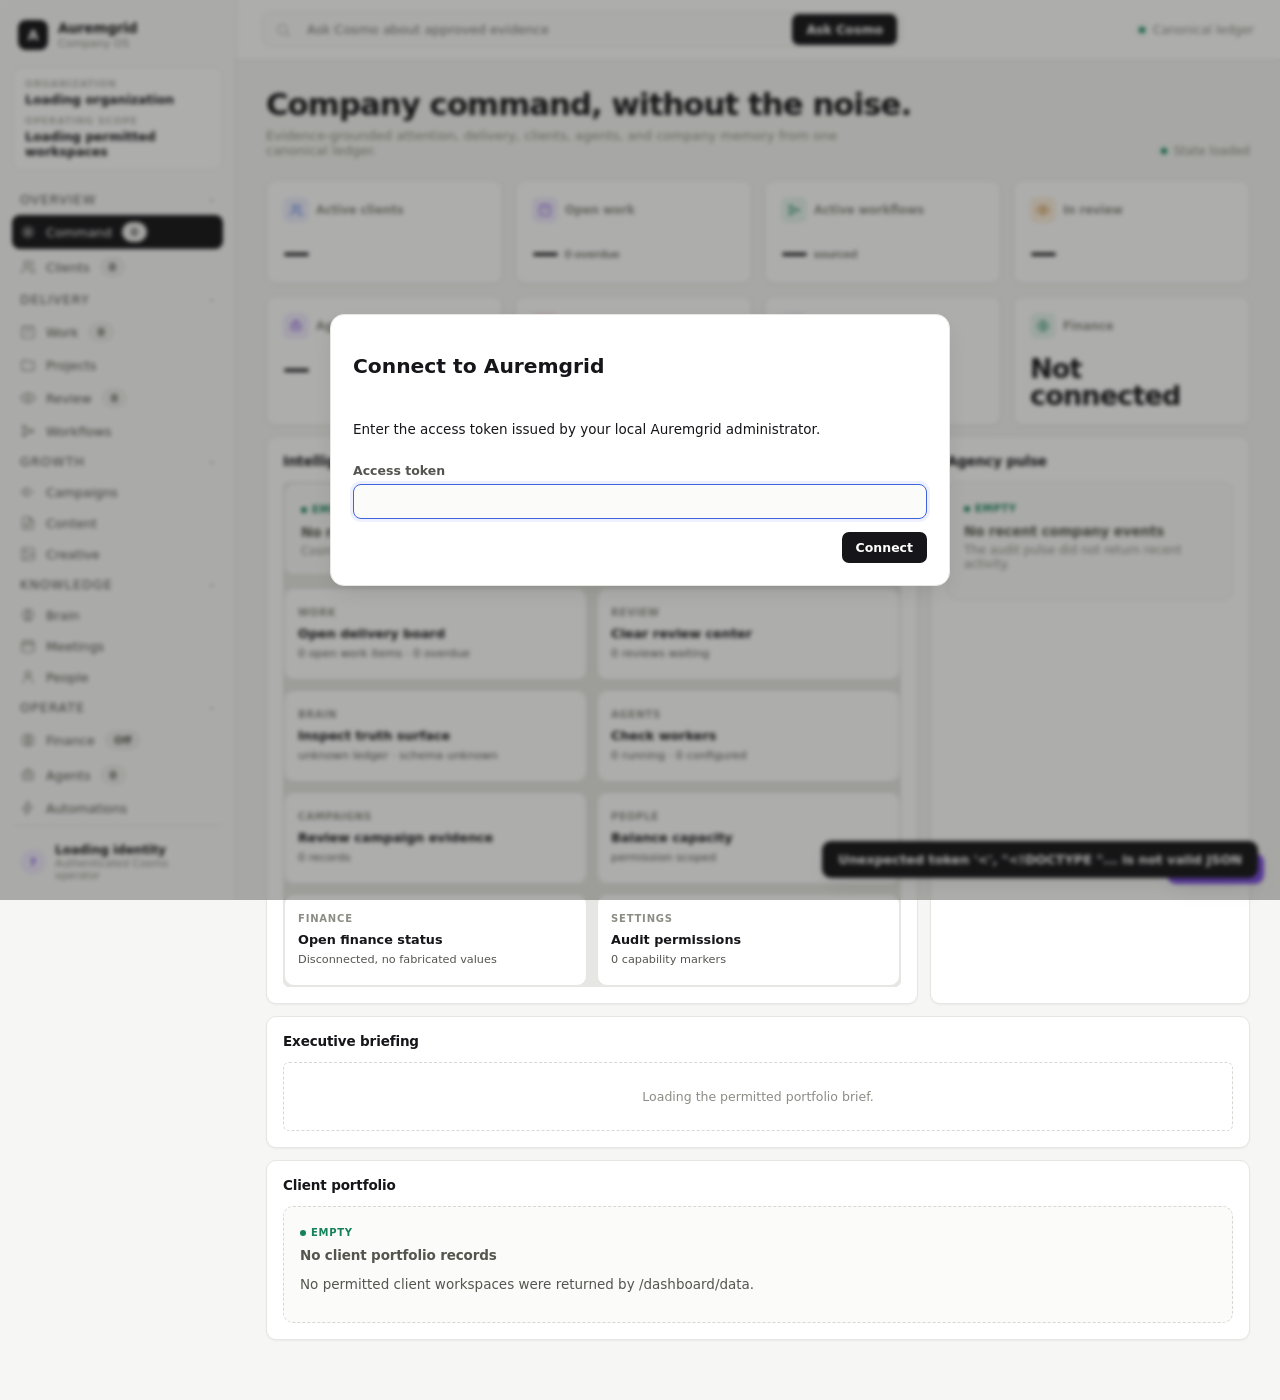
==== commit e0e31aa1: "Complete dashboard and intelligence engine" ====
--- a/src/auremgrid/api/dashboard.html
+++ b/src/auremgrid/api/dashboard.html
@@ -7,7 +7,7 @@
 @media(max-width:1000px){.brain-three-pane{grid-template-columns:180px minmax(240px,1fr)}.brain-detail{grid-column:1/-1;border-left:0;border-top:1px solid var(--line);min-height:240px}}
 @media(max-width:620px){.brain-toolbar{display:block}.brain-context{margin-top:14px}.brain-three-pane{display:block}.brain-collections{border-right:0;border-bottom:1px solid var(--line)}.brain-record-list{max-height:none}.brain-detail{border-left:0;border-top:1px solid var(--line)}}
 </style></head><body><div class="shell"><aside class="side"><div class="brand"><div class="mark">A</div><div><b>Auremgrid</b><small>Company OS</small></div></div><div class="scope"><span>Organization</span><b id="scope-organization">Loading organization</b><span>Operating scope</span><b id="scope-workspaces">Loading permitted workspaces</b></div><nav class="nav" id="nav"></nav><div class="side-foot"><div class="side-person"><span class="side-avatar" id="side-avatar">?</span><div><b id="side-person-name">Loading identity</b><small id="side-person-role">Authenticated agency operator</small></div></div></div></aside><main class="main"><header class="top"><form class="ask" id="command-form"><svg class="icon" viewBox="0 0 24 24"><circle cx="11" cy="11" r="7"/><path d="M21 21l-4.3-4.3"/></svg><input id="command" placeholder="Ask agency about your permitted operating context"><button>Ask agency</button></form><div class="topmeta"><span class="live"></span> <span id="ledger-status">Canonical ledger</span></div></header><div class="content">
-<section class="page active" id="page-command"><span id="health-score" hidden></span><div class="head"><div><h1>Cosmo command, without the noise.</h1><p>Evidence-grounded attention, delivery, clients, agents, and company memory from one canonical ledger.</p></div><div class="statusline"><span class="live"></span><span id="generated">Loading current state</span></div></div><div class="grid" id="metrics"></div><div class="grid" style="margin-top:10px"><section class="card wide"><h2>Cosmo queue</h2><div class="attention" id="attention"></div></section><section class="card narrow"><h2>Agency pulse</h2><div class="pulse" id="pulse"></div></section><section class="card full"><h2>Client portfolio</h2><div id="clients"></div></section></div></section>
+<section class="page active" id="page-command"><span id="health-score" hidden></span><div class="head"><div><h1>Company command, without the noise.</h1><p>Evidence-grounded attention, delivery, clients, agents, and company memory from one canonical ledger.</p></div><div class="statusline"><span class="live"></span><span id="generated">Loading current state</span></div></div><div class="grid" id="metrics"></div><div class="grid" style="margin-top:10px"><section class="card wide"><h2>Intelligence queue</h2><div class="attention" id="attention"></div></section><section class="card narrow"><h2>Agency pulse</h2><div class="pulse" id="pulse"></div></section><section class="card full"><h2>Executive briefing</h2><div id="executive-brief"><div class="empty">Loading the permitted portfolio brief.</div></div></section><section class="card full"><h2>Client portfolio</h2><div id="clients"></div></section></div></section>
 <section class="page" id="page-clients"><div class="head"><div><h2 class="page-title">Client portfolio</h2><p>Health, work pressure, review state, relationship freshness, and risk.</p></div></div><div class="card" id="client-portfolio"></div></section>
 <section class="page" id="page-client-hq"><div class="head"><div><h2 class="page-title" id="client-name">Client HQ</h2><p>One operating view across knowledge, delivery, relationships, performance, finance, and risk.</p></div></div><div class="tabs" id="client-tabs"></div><div class="module-grid" id="client-body"></div></section><section class="page" id="page-work"><div class="work-head"><div><p class="work-kicker">Delivery workspace</p><h2 class="page-title">Work</h2></div><div class="work-actions"><div class="view-switch" role="group" aria-label="Work view"><button id="board-view" class="active" type="button">Board</button><button id="list-view" type="button">List</button></div><button class="action" id="capture">New work</button></div></div><div class="work-toolbar"><label class="search-control"><span aria-hidden="true">⌕</span><input id="work-search" type="search" placeholder="Search work"></label><select id="status-filter" aria-label="Filter by status"><option value="">All statuses</option></select><select id="priority-filter" aria-label="Filter by priority"><option value="">All priorities</option></select><select id="project-filter" aria-label="Filter by project"><option value="">All projects</option></select><button class="clear-filters" id="clear-work-filters" type="button">Clear filters</button></div><div id="work-summary" class="work-summary">Loading work</div><div id="work-board" class="work-board" aria-live="polite"></div><div id="work-table" class="work-table-wrap" hidden></div><div id="work-list" hidden></div><div id="projects-list" hidden></div><div id="review-list" hidden></div></section>
 <section class="page" id="page-review"><div class="head"><div><h2 class="page-title">Review center</h2><p>Everything waiting on you, your team, or the client, ranked by how long it has been open.</p></div><div class="statusline"><span class="live"></span><span id="review-generated">Loading review queue</span></div></div><div class="module-grid" id="review-grid"></div></section>
@@ -16,7 +16,7 @@
 <section class="page" id="page-finance"><div class="head"><div><h2 class="page-title">Finance</h2><p>Revenue, collections, profitability, costs, and scope economics.</p></div></div><div id="finance-body" class="module-grid"><div class="empty">Loading sourced finance status.</div></div></section>
 <section class="page" id="page-agents"><div class="head"><div><h2 class="page-title">Agent command center</h2><p>Permissions, queues, tools, runtime, token cost, outputs, and failures.</p></div></div><div class="module-grid" id="agents"></div></section>
 <section class="page" id="page-systems"><div class="head"><div><h2 class="page-title" id="systems-title">Agency systems</h2><p>Operational domains backed by the same canonical ledger.</p></div></div><div class="module-grid" id="system-modules"></div></section>
-</div></main></div>
+</div></main><aside class="intelligence-rail" id="intelligence-rail" aria-label="Auremgrid Intelligence"><header class="intelligence-head"><div><span class="intelligence-kicker">Auremgrid</span><h2>Intelligence</h2></div><button class="icon-button" id="intelligence-close" type="button" aria-label="Collapse intelligence panel">×</button></header><div class="intelligence-context"><span class="intelligence-orb"></span><div><b id="intelligence-scope">Selected workspace</b><small id="intelligence-status">Checking canonical evidence</small></div></div><div class="intelligence-prompts" aria-label="Suggested intelligence questions"><button type="button" data-intelligence-prompt="What needs my attention?">Needs attention</button><button type="button" data-intelligence-prompt="What changed?">What changed</button><button type="button" data-intelligence-prompt="What are my options?">Options</button></div><div class="intelligence-findings" id="intelligence-findings" aria-live="polite"><div class="intelligence-empty">Select a workspace to build an evidence-backed brief.</div></div><form class="intelligence-ask" id="intelligence-form"><label for="intelligence-query">Ask in this context</label><div><textarea id="intelligence-query" rows="2" placeholder="What am I missing?"></textarea><button type="submit" aria-label="Ask Auremgrid Intelligence">Ask</button></div></form></aside><button class="intelligence-toggle" id="intelligence-toggle" type="button" aria-label="Open Auremgrid Intelligence">Intelligence</button></div>
 <dialog id="capture-modal"><form class="form" id="capture-form"><h2>Capture work</h2><label>Title<input name="title" required></label><label>Request<textarea name="request" required></textarea></label><label>Requested by<input name="requested_by" required></label><label>Needed by<input name="needed_by" type="date"></label><div class="row"><button type="button" class="ghost" id="cancel-capture">Cancel</button><button class="action">Capture</button></div></form></dialog><dialog id="ask-modal"><h2>Ask Auremgrid</h2><div id="ask-results" class="module-grid" style="margin-top:14px"></div><div class="row" style="margin-top:14px"><button class="ghost" onclick="this.closest('dialog').close()">Close</button></div></dialog><dialog id="work-detail"><div class="detail-head"><div><span class="detail-status" id="detail-status">Work</span><h2 id="detail-title">Work detail</h2></div><button class="icon-button" id="close-work-detail" type="button" aria-label="Close work detail">×</button></div><div id="detail-body" class="detail-body"></div></dialog><div class="toast" id="toast"></div>
 <style id="dashboard-v2">
 :root{color-scheme:light;--bg:#f6f6f4;--surface:#ffffff;--surface-2:#fbfbfa;--sunken:#f0f0ee;--line:#e6e6e2;--line-strong:#d8d8d3;--text:#16161a;--text-2:#55554f;--muted:#8c8c85;--faint:#b3b3ac;--accent:#3d63dd;--accent-ink:#ffffff;--accent-soft:#eef1fd;--green:#16825a;--green-soft:#e7f6ee;--orange:#b5650a;--orange-soft:#fdf1de;--red:#c73434;--red-soft:#fbe9e8;--violet:#7c4fe0;--violet-soft:#f2ecfd;--radius-s:6px;--radius-m:10px;--radius-l:14px;--shadow-1:0 1px 2px rgba(15,15,15,.05);--shadow-2:0 8px 24px -8px rgba(15,15,15,.14);--font:"Geist","Inter","Segoe UI",system-ui,-apple-system,sans-serif;font-family:var(--font)}
@@ -28,7 +28,7 @@
 svg{display:block;flex:none}
 .icon{width:16px;height:16px;stroke:currentColor;fill:none;stroke-width:1.7;stroke-linecap:round;stroke-linejoin:round}
 
-.shell{display:grid;grid-template-columns:264px minmax(0,1fr);min-height:100vh}
+.shell{display:grid;grid-template-columns:248px minmax(0,1fr) 372px;min-height:100vh}
 .side{position:sticky;top:0;height:100vh;display:flex;flex-direction:column;background:var(--surface-2);border-right:1px solid var(--line);padding:14px 12px 12px}
 .brand{display:flex;align-items:center;gap:10px;padding:6px 6px 16px}
 .mark{width:30px;height:30px;flex:none;display:grid;place-items:center;background:var(--text);color:#fff;border-radius:8px;font-weight:700;font-size:14px;letter-spacing:-.02em}
@@ -77,7 +77,17 @@
 .ask button:hover,.action:hover{background:#000}
 .topmeta{margin-left:auto;display:flex;align-items:center;gap:8px;color:var(--muted);font-size:12px}
 
+.intelligence-rail{position:sticky;top:0;height:100vh;display:flex;flex-direction:column;min-width:0;background:var(--surface);border-left:1px solid var(--line);z-index:5;transition:transform .2s ease,opacity .2s ease}
+.intelligence-head{height:60px;display:flex;align-items:center;justify-content:space-between;padding:0 18px;border-bottom:1px solid var(--line)}
+.intelligence-head h2{margin:2px 0 0;font-size:15px;letter-spacing:-.015em}.intelligence-kicker{color:var(--violet);font-size:9px;font-weight:750;letter-spacing:.1em;text-transform:uppercase}
+.intelligence-context{display:flex;align-items:center;gap:10px;padding:14px 18px;border-bottom:1px solid var(--line);background:var(--surface-2)}.intelligence-context b,.intelligence-context small{display:block}.intelligence-context b{font-size:12px}.intelligence-context small{margin-top:2px;color:var(--muted);font-size:10.5px}.intelligence-orb{width:28px;height:28px;border-radius:9px;background:radial-gradient(circle at 32% 28%,#a992ef,var(--violet) 48%,#4d2baa);box-shadow:0 0 0 4px var(--violet-soft)}
+.intelligence-prompts{display:flex;gap:6px;padding:11px 14px;border-bottom:1px solid var(--line);overflow:auto}.intelligence-prompts button{white-space:nowrap;border:1px solid var(--line);background:var(--surface);border-radius:7px;padding:6px 8px;color:var(--text-2);font-size:10.5px}.intelligence-prompts button:hover{border-color:var(--violet);color:var(--violet);background:var(--violet-soft)}
+.intelligence-findings{flex:1;min-height:0;overflow:auto;padding:14px}.intelligence-empty{padding:22px 14px;border:1px dashed var(--line-strong);border-radius:10px;color:var(--muted);font-size:12px;line-height:1.55;text-align:center}.intelligence-card{border:1px solid var(--line);border-radius:10px;background:var(--surface);overflow:hidden;margin-bottom:10px}.intelligence-card header{padding:12px 12px 9px;border-bottom:1px solid var(--line);background:var(--surface-2)}.intelligence-card h3{margin:6px 0 0;font-size:13px;line-height:1.35}.intelligence-card-body{padding:11px 12px}.intelligence-card p{margin:0;color:var(--text-2);font-size:11.5px;line-height:1.55}.intelligence-label{display:flex;align-items:center;justify-content:space-between;gap:8px;color:var(--violet);font-size:9px;font-weight:750;letter-spacing:.07em;text-transform:uppercase}.intelligence-confidence{color:var(--muted);font-weight:600;letter-spacing:0;text-transform:none}.intelligence-impact{margin-top:10px;padding-top:9px;border-top:1px solid var(--line);font-size:11px}.intelligence-impact b{display:block;margin-bottom:3px}.intelligence-evidence{display:grid;gap:5px;margin-top:10px}.intelligence-evidence button{border:0;background:var(--sunken);border-radius:6px;padding:6px 7px;text-align:left;color:var(--text-2);font-size:10px}.intelligence-actions{display:flex;gap:6px;flex-wrap:wrap;padding:9px 12px;border-top:1px solid var(--line)}.intelligence-actions button{border:1px solid var(--line);background:var(--surface);border-radius:6px;padding:6px 8px;font-size:10.5px}.intelligence-actions button:first-child{border-color:var(--violet);color:var(--violet);background:var(--violet-soft)}
+.intelligence-uncertainty{margin-bottom:10px;padding:9px 10px;border:1px solid var(--line);border-left:3px solid var(--orange);border-radius:7px;background:var(--orange-soft);color:var(--text-2);font-size:10.5px;line-height:1.45}.intelligence-ask{padding:12px 14px 14px;border-top:1px solid var(--line);background:var(--surface-2)}.intelligence-ask label{display:block;margin-bottom:6px;color:var(--muted);font-size:9.5px;font-weight:700;letter-spacing:.07em;text-transform:uppercase}.intelligence-ask>div{display:flex;align-items:flex-end;gap:6px;border:1px solid var(--line);border-radius:9px;background:var(--surface);padding:5px}.intelligence-ask textarea{min-width:0;flex:1;resize:none;border:0;outline:0;background:transparent;padding:5px;font-size:11.5px;line-height:1.4}.intelligence-ask button{border:0;border-radius:7px;background:var(--violet);color:#fff;padding:7px 10px;font-size:11px;font-weight:650}.intelligence-toggle{display:none;position:fixed;right:16px;bottom:16px;z-index:8;border:0;border-radius:9px;background:var(--violet);color:#fff;padding:9px 12px;box-shadow:var(--shadow-2);font-size:11px;font-weight:650}
+
 .content{padding:28px 30px 60px;max-width:1560px;margin:auto}
+
+@media(max-width:1380px){.shell{grid-template-columns:236px minmax(0,1fr)}.intelligence-rail{position:fixed;right:0;box-shadow:var(--shadow-2);width:min(372px,calc(100vw - 40px));transform:translateX(102%);opacity:0}.shell.intelligence-open .intelligence-rail{transform:translateX(0);opacity:1}.intelligence-toggle{display:block}.shell.intelligence-open .intelligence-toggle{display:none}}
 .head{display:flex;justify-content:space-between;gap:20px;align-items:flex-end;margin-bottom:22px}
 .head h1,.head h2.page-title{font-size:clamp(22px,2.4vw,32px);font-weight:700;letter-spacing:-.03em;line-height:1.1;max-width:900px;margin:0}
 .head p{margin:6px 0 0;color:var(--muted);font-size:13px;max-width:620px}
@@ -390,6 +400,160 @@
   const cosmoCommandForm=$('command-form');if(cosmoCommandForm)cosmoCommandForm.onsubmit=async event=>{event.preventDefault();const query=$('command').value.trim();if(!query)return;$('ask-modal').querySelector('h2').textContent='Ask Cosmo';$('ask-results').innerHTML='<div class="empty">Cosmo is checking approved evidence</div>';$('ask-modal').showModal();try{const result=await api(`/search?workspace_id=${encodeURIComponent(workspace)}&query=${encodeURIComponent(query)}`);$('ask-results').innerHTML=(result.items||[]).map(item=>`<article class="card module"><span class="state">Cosmo evidence</span><h2 style="margin-top:9px">${esc((item.payload||{}).object||((item.citation||{}).evidence_span)||'Approved record')}</h2><p class="sub">${esc((item.citation||{}).source_key||'Canonical ledger')} · ${esc((item.citation||{}).locator||'')}</p></article>`).join('')||'<div class="empty">Cosmo found insufficient approved evidence.</div>'}catch(error){$('ask-results').innerHTML=`<div class="empty">Cosmo could not answer from approved evidence: ${esc(error.message)}</div>`}};
   const captureForm=$('capture-form');if(captureForm)captureForm.onsubmit=async event=>{event.preventDefault();const form=event.currentTarget,fields=new FormData(form);try{await api('/work/capture',{method:'POST',headers:{'Content-Type':'application/json'},body:JSON.stringify({workspace_id:workspace,title:fields.get('title'),request:fields.get('request'),requested_by:fields.get('requested_by'),needed_by:fields.get('needed_by')||null})});$('capture-modal').close();form.reset();toast('Work captured');await load();await loadWorkBoard()}catch(error){toast(error.message)}};
   const agencyBootstrap=bootstrapDashboard;bootstrapDashboard=async function(){await agencyBootstrap();const commandButton=$('command-form')&&$('command-form').querySelector('button');if(commandButton)commandButton.textContent='Ask Cosmo';if($('command'))$('command').placeholder='Ask Cosmo about approved evidence';if($('side-person-role'))$('side-person-role').textContent=$('side-person-role').textContent.replace('agency operator','Cosmo operator')};
+  function intelligenceConfidence(value){const score=typeof value==='object'?value.score:value,label=typeof value==='object'?value.label:null;if(label)return `${label}${Number.isFinite(score)?` · ${Math.round(score*100)}%`:''}`;return Number.isFinite(score)?`${Math.round(score*100)}% confidence`:'Uncalibrated'}
+  function intelligenceEvidence(item){const evidence=Array.isArray(item.evidence)?item.evidence:[];return evidence.slice(0,4).map(entry=>{const label=typeof entry==='string'?entry:entry.label||entry.evidence_span||entry.source_key||entry.object_type||entry.id||'Canonical evidence',surface=typeof entry==='object'&&(entry.surface||({fact:'Brain',source:'Brain',work:'Work',campaign:'Campaigns',risk:'Review'}[entry.object_type]));return `<button type="button" ${surface?`data-intelligence-surface="${esc(surface)}"`:''}>${esc(label)}</button>`}).join('')}
+  function intelligenceFindings(data){if(Array.isArray(data.findings))return data.findings;const findings=[];if(data.situation){const situation=typeof data.situation==='string'?{summary:data.situation}:data.situation;findings.push({type:'Situation',title:situation.title||'Current situation',summary:situation.summary||situation.description||situation.text,confidence:situation.confidence,evidence:situation.evidence})}for(const item of data.hypotheses||[])findings.push({...item,type:item.type||'Hypothesis'});for(const item of data.scenarios||[])findings.push({...item,type:item.type||'Scenario'});if(data.recommendation){const recommendation=typeof data.recommendation==='string'?{summary:data.recommendation}:data.recommendation;findings.push({...recommendation,type:'Recommendation',title:recommendation.title||'Recommended intervention'})}return findings}
+  function renderIntelligence(data){const target=$('intelligence-findings'),uncertainty=Array.isArray(data.uncertainty)?data.uncertainty:[],findings=intelligenceFindings(data),status=data.status||(!findings.length?'insufficient_evidence':'ready');$('intelligence-status').textContent=status==='ready'?`${findings.length} evidence-backed finding${findings.length===1?'':'s'}`:String(data.degraded_reason||status).replaceAll('_',' ');target.innerHTML=uncertainty.map(item=>`<div class="intelligence-uncertainty"><b>Uncertainty</b><br>${esc(typeof item==='string'?item:item.message||item.reason||JSON.stringify(item))}</div>`).join('')+(findings.length?findings.map((item,index)=>{const title=item.title||item.finding||item.name||`Finding ${index+1}`,summary=item.summary||item.description||item.reason||'',impact=item.impact||item.expected_impact,recommendation=item.recommendation||item.recommended_action,actions=Array.isArray(item.action_descriptors)?item.action_descriptors:Array.isArray(item.actions)?item.actions:[];return `<article class="intelligence-card"><header><div class="intelligence-label"><span>${esc(item.type||item.kind||'Finding')}</span><span class="intelligence-confidence">${esc(intelligenceConfidence(item.confidence))}</span></div><h3>${esc(title)}</h3></header><div class="intelligence-card-body"><p>${esc(summary)}</p>${impact?`<div class="intelligence-impact"><b>Expected impact</b>${esc(typeof impact==='string'?impact:impact.summary||JSON.stringify(impact))}</div>`:''}${recommendation?`<div class="intelligence-impact"><b>Recommended action</b>${esc(typeof recommendation==='string'?recommendation:recommendation.summary||JSON.stringify(recommendation))}</div>`:''}<div class="intelligence-evidence">${intelligenceEvidence(item)}</div></div>${actions.length?`<div class="intelligence-actions">${actions.map(action=>{const surface=action.surface||({"work.capture":'Work',"decision.create":'Brain',"approval.request":'Review'}[action.kind]);return `<button type="button" ${action.route&&action.safe?`data-intelligence-action="${esc(JSON.stringify(action))}"`:surface?`data-intelligence-surface="${esc(surface)}"`:''}>${esc(action.label||action.action||'Review')}</button>`}).join('')}</div>`:''}</article>`}).join(''):`<div class="intelligence-empty">${esc(data.message||'There is not enough permitted evidence to form a reliable conclusion yet.')}</div>`);target.querySelectorAll('[data-intelligence-surface]').forEach(button=>button.onclick=()=>show(button.dataset.intelligenceSurface));target.querySelectorAll('[data-intelligence-action]').forEach(button=>button.onclick=()=>executeDescriptorAction(JSON.parse(button.dataset.intelligenceAction)))}
+  async function loadIntelligence(query=''){const target=$('intelligence-findings'),selected=(state.workspaces||[]).find(item=>item.id===workspace);$('intelligence-scope').textContent=selected?.name||'Selected workspace';if(!org||!person||!workspace){target.innerHTML='<div class="intelligence-empty">Select a workspace to build an evidence-backed brief.</div>';return}$('intelligence-status').textContent='Checking canonical evidence';target.innerHTML='<div class="intelligence-empty">Building the situation from permitted evidence, work, decisions, risks, and outcomes.</div>';try{const suffix=query?`&query=${encodeURIComponent(query)}`:'';const data=await api(`/dashboard/intelligence?organization_id=${encodeURIComponent(org)}&workspace_id=${encodeURIComponent(workspace)}&person_id=${encodeURIComponent(person)}${suffix}`);renderIntelligence(data)}catch(error){$('intelligence-status').textContent='Degraded';target.innerHTML=`<div class="intelligence-empty">Intelligence unavailable: ${esc(error.message)}<br><button class="ghost" type="button" data-intelligence-retry>Retry</button></div>`;target.querySelector('[data-intelligence-retry]').onclick=()=>loadIntelligence(query)}}
+  $('intelligence-toggle').onclick=()=>document.querySelector('.shell').classList.add('intelligence-open');$('intelligence-close').onclick=()=>document.querySelector('.shell').classList.remove('intelligence-open');document.querySelectorAll('[data-intelligence-prompt]').forEach(button=>button.onclick=()=>{$('intelligence-query').value=button.dataset.intelligencePrompt;loadIntelligence(button.dataset.intelligencePrompt)});$('intelligence-form').onsubmit=event=>{event.preventDefault();loadIntelligence($('intelligence-query').value.trim())};
+  const intelligenceSpaces=renderSpaces;renderSpaces=function(){intelligenceSpaces();document.querySelectorAll('[data-space-id]').forEach(button=>button.addEventListener('click',()=>loadIntelligence()))};
+  const intelligenceBootstrap=bootstrapDashboard;bootstrapDashboard=async function(){await intelligenceBootstrap();await loadIntelligence()};
+  if(cosmoCommandForm)cosmoCommandForm.onsubmit=event=>{event.preventDefault();const query=$('command').value.trim();if(!query)return;document.querySelector('.shell').classList.add('intelligence-open');$('intelligence-query').value=query;loadIntelligence(query)};
+  /* 4:07 dashboard completion layer: high-density shell, honest states, and backend-wired controls only. */
+  (function(){
+    const css=document.createElement('style');
+    css.id='dashboard-407-surface';
+    css.textContent=`
+    .nav-section{display:grid;gap:1px}.nav-toggle{display:flex;align-items:center;justify-content:space-between;width:100%;border:0;background:transparent;color:var(--faint);font-size:10px;text-transform:uppercase;letter-spacing:.08em;font-weight:700;padding:12px 8px 6px;border-radius:7px}.nav-toggle:after{content:"-";color:var(--muted)}.nav-section.collapsed .nav-toggle:after{content:"+"}.nav-items{display:grid;gap:1px}.nav-section.collapsed .nav-items{display:none}.overview-actions{display:grid;grid-template-columns:repeat(4,minmax(160px,1fr));gap:10px;margin-top:12px}.overview-action{border:1px solid var(--line);background:var(--surface);border-radius:var(--radius-m);padding:13px;text-align:left;min-height:92px}.overview-action:hover{border-color:var(--accent);box-shadow:0 0 0 3px var(--accent-soft)}.overview-action span{display:block;color:var(--muted);font-size:10px;text-transform:uppercase;letter-spacing:.08em;font-weight:700}.overview-action b{display:block;margin-top:8px;font-size:15px}.overview-action small{display:block;margin-top:5px;color:var(--text-2);line-height:1.35}.source-note{color:var(--muted);font-size:10.5px;margin-top:8px}.data-state{border:1px dashed var(--line-strong);border-radius:var(--radius-m);padding:16px;background:var(--surface-2);color:var(--text-2)}.dense-table{width:100%;border-collapse:collapse}.dense-table th,.dense-table td{padding:9px 10px;border-bottom:1px solid var(--line);text-align:left;vertical-align:top}.dense-table th{color:var(--muted);font-size:10px;text-transform:uppercase;letter-spacing:.07em}.side-inspector{position:fixed;right:372px;top:60px;bottom:0;width:360px;background:var(--surface);border-left:1px solid var(--line);box-shadow:var(--shadow-2);z-index:6;display:none;overflow:auto}.side-inspector.open{display:block}.side-inspector .detail-head{position:sticky;top:0;background:var(--surface);z-index:1}.client-tab-grid{display:grid;grid-template-columns:repeat(auto-fit,minmax(250px,1fr));gap:12px}.evidence-list{display:grid;gap:8px}.evidence-pill{display:inline-flex;align-items:center;gap:6px;border:1px solid var(--line);background:var(--surface-2);border-radius:7px;padding:5px 7px;color:var(--text-2);font-size:10.5px}.agents-ops-grid{display:grid;grid-template-columns:repeat(auto-fit,minmax(260px,1fr));gap:12px}.agent-worker-card{min-height:178px}.agent-runtime{display:grid;grid-template-columns:repeat(3,1fr);gap:6px;margin-top:10px}.agent-runtime span{background:var(--sunken);border-radius:7px;padding:8px;font-size:11px}.people-capacity-table td b{display:block}.permission-state .state{color:var(--orange)}.campaign-evidence{margin-top:12px}.intelligence-card[data-status="degraded"]{border-color:var(--orange)}@media(max-width:1300px){.overview-actions{grid-template-columns:repeat(2,minmax(160px,1fr))}.side-inspector{right:0}}@media(max-width:1000px){.nav-toggle{justify-content:center;font-size:0}.nav-toggle:after{font-size:12px}.overview-actions{grid-template-columns:1fr}.side-inspector{left:76px;width:auto}}@media(max-width:620px){.side-inspector{left:0;top:0}.nav-section{display:contents}.nav-items{display:flex}.nav-toggle{display:none}}
+    `;
+    document.head.appendChild(css);
+
+    function honestState(kind,title,detail,retry){
+      return `<div class="data-state ${esc(kind||'empty')}-state"><span class="state ${kind==='disconnected'||kind==='permission'?'off':''}">${esc(kind||'empty')}</span><h2 style="margin:8px 0 4px">${esc(title)}</h2><p class="sub">${esc(detail||'No permitted records were returned for this scope.')}</p>${retry?`<button class="ghost" type="button" data-retry="${esc(retry)}">Retry</button>`:''}</div>`
+    }
+    function scalarRows(item,limit=8){return Object.entries(item||{}).filter(([,value])=>value!==null&&value!==undefined&&typeof value!=='object').slice(0,limit).map(([key,value])=>`<li>${esc(key.replaceAll('_',' '))}: <b>${esc(value)}</b></li>`).join('')}
+    function wireRetry(scope){(scope||document).querySelectorAll('[data-retry]').forEach(button=>button.onclick=()=>{const fn=window[button.dataset.retry]||eval(button.dataset.retry);if(typeof fn==='function')fn()})}
+    function navCounts(){const m=state.metrics||{};return {Command:m.open_risks||0,Clients:(state.clients||[]).length,Work:m.open_work||0,Review:m.in_review||0,Agents:m.agents_running||0,Finance:m.finance_status==='connected'?'on':'off'}}
+    function rebuildNav407(){
+      const counts=navCounts();
+      $('nav').innerHTML=NAV_GROUPS.map(([label,items],index)=>`<section class="nav-section" data-nav-section="${esc(label)}"><button class="nav-toggle" type="button" aria-expanded="true">${esc(label)}</button><div class="nav-items">${items.map(n=>`<button data-name="${esc(n)}" class="${n==="Command"?"active":""}">${navIcon(n)}<span>${esc(n)}</span>${counts[n]!=null?`<small class="badge">${esc(counts[n])}</small>`:''}</button>`).join('')}</div></section>`).join('');
+      document.querySelectorAll('.nav-toggle').forEach(button=>button.onclick=()=>{const section=button.closest('.nav-section');section.classList.toggle('collapsed');button.setAttribute('aria-expanded',String(!section.classList.contains('collapsed')))});
+      document.querySelectorAll('.nav button[data-name]').forEach(button=>button.onclick=()=>show(button.dataset.name));
+    }
+    function portfolioTable407(targetId,compact=false){
+      const rows=(state.clients||[]).map(c=>`<tr data-client="${esc(c.id)}"><td><div class="client-cell"><span class="avatar-chip">${esc(initials(c.name))}</span><div><b>${esc(c.name)}</b><span class="source-note">${esc(c.role||'permitted client workspace')}</span></div></div></td><td><span class="health ${healthClass(c.health)}"><i></i>${c.health??"Unknown"}</span></td><td>${esc(c.health_trend||'No trend')}</td><td>${esc(c.open_work??0)}</td><td>${esc(c.reviews??0)}</td><td>${esc(c.risks??0)}</td><td>${esc(c.last_touch||"No touchpoint")}</td></tr>`).join('');
+      $(targetId).innerHTML=rows?`<table class="dense-table client-portfolio-table"><thead><tr><th>Client</th><th>Health</th><th>Trend</th><th>Work</th><th>Review</th><th>Risk</th><th>Last touch</th></tr></thead><tbody>${rows}</tbody></table>${compact?'<p class="source-note">Sourced from /dashboard/data. Unknown values stay unknown.</p>':''}`:honestState('empty','No client portfolio records','No permitted client workspaces were returned by /dashboard/data.');
+      document.querySelectorAll(`#${targetId} [data-client]`).forEach(row=>row.onclick=()=>openClient(row.dataset.client));
+    }
+    function renderOverview407(){
+      const m=state.metrics||{}, ledger=state.ledger_health||{}, caps=state.capability_summary||{}, modules=state.modules||{};
+      $('metrics').innerHTML=metric('Active clients',m.active_clients,null,'i-clients','Clients')+metric('Open work',m.open_work,`${m.overdue_work||0} overdue`,'i-work','Work',m.overdue_work?'warn':'')+metric('Active workflows',m.active_workflows,'sourced','i-flow','Workflows')+metric('In review',m.in_review,null,'i-review','Review')+metric('Agents running',m.agents_running,null,'i-agents','Agents')+metric('Open risks',m.open_risks,null,'i-risk','Review',m.open_risks?'warn':'')+metric('Automations today',m.automations_today,null,'i-auto','Automations')+metric('Finance',m.finance_status==='connected'?'Connected':'Not connected',null,'i-fin','Finance');
+      const actions=[
+        ['Work','Open delivery board',`${m.open_work||0} open work items · ${m.overdue_work||0} overdue`],
+        ['Review','Clear review center',`${m.in_review||0} reviews waiting`],
+        ['Brain','Inspect truth surface',`${ledger.status||'unknown'} ledger · ${ledger.schema_version||'schema unknown'}`],
+        ['Agents','Check workers',`${m.agents_running||0} running · ${(state.agents||[]).length} configured`],
+        ['Campaigns','Review campaign evidence',`${(modules.Campaigns&&modules.Campaigns.count)||0} records`],
+        ['People','Balance capacity',`${caps.people_manage?'people tools granted':'permission scoped'}`],
+        ['Finance','Open finance status',m.finance_status==='connected'?'Connected source':'Disconnected, no fabricated values'],
+        ['Settings','Audit permissions',`${Object.keys(caps).length||0} capability markers`],
+      ];
+      const queue=(state.cosmo&&state.cosmo.queue)||state.attention||[];
+      $('attention').innerHTML=(queue.length?queue.map(item=>`<article><span class="sev"></span><div><b>${esc(item.client||'Company')} · ${esc(item.reason)}</b><p>${esc(item.evidence||item.source_type||'Canonical evidence')} · Owner: ${esc(item.owner||'Unassigned')} · Next: ${esc(item.next_action||'Review')}</p></div><button class="ghost" type="button" data-cosmo-surface="${esc(item.surface||'Command')}">Open ${esc(item.surface||'Command')}</button><span class="badge ${severityClass(item.severity)}">${esc(item.severity||'Open')}</span></article>`).join(''):honestState('empty','No ranked interventions','Cosmo found nothing that currently needs intervention.'))+`<div class="overview-actions" data-overview-action-cards>${actions.map(([surface,title,detail])=>`<button type="button" class="overview-action" data-overview-surface="${esc(surface)}"><span>${esc(surface)}</span><b>${esc(title)}</b><small>${esc(detail)}</small></button>`).join('')}</div>`;
+      $('pulse').innerHTML=(state.pulse||[]).length?state.pulse.slice(0,8).map(x=>`<article><b>${esc(String(x.action||'event').replaceAll('_',' '))}</b><div class="sub">${esc(x.detail||x.target||'Ledger event')}</div><time>${esc(x.recorded_at||'Time not recorded')}</time></article>`).join(''):honestState('empty','No recent company events','The audit pulse did not return recent activity.');
+      portfolioTable407('clients',true);portfolioTable407('client-portfolio',false);
+      $('generated').textContent=state.generated_at?`Updated ${new Date(state.generated_at).toLocaleTimeString()}`:'State loaded';
+      document.querySelectorAll('[data-overview-surface],[data-cosmo-surface]').forEach(button=>button.onclick=()=>show(button.dataset.overviewSurface||button.dataset.cosmoSurface));
+      renderAgents407();rebuildNav407();
+    }
+    const previousRender407=render;
+    render=function(){previousRender407();renderOverview407()};
+
+    function renderGenericItems407(title,items,emptyText){
+      if(!items||!items.length)return honestState('empty',`No ${title.toLowerCase()} records`,emptyText||`No ${title.toLowerCase()} records are available in this scope.`);
+      return `<div class="client-tab-grid">${items.map(item=>`<article class="card module"><span class="state ${item.status==='not_authorized'?'off':''}">${esc(item.status||item.stage||item.state||'Recorded')}</span><h2 style="margin-top:9px">${esc(item.title||item.name||item.statement||item.subject||item.id||title)}</h2><ul>${scalarRows(item,9)||'<li>No scalar fields returned.</li>'}</ul>${renderActionDescriptors(item)}</article>`).join('')}</div>`
+    }
+    function renderClientTab407(data,tab){
+      const key=tab.toLowerCase();
+      if(tab==='Overview')return renderClientOverview(data);
+      if(tab==='Finance'&&data.finance&&data.finance.status!=='connected')return honestState(data.finance.status==='not_authorized'?'permission':'disconnected','Finance source unavailable','No connected or permitted finance source was returned. No revenue or margin numbers are shown.');
+      if(tab==='Brain'&&data.brain&&data.brain.status==='not_authorized')return honestState('permission','Brain access is permission scoped','This identity is not permitted to read the client brain for this workspace.');
+      const value=data[key],items=Array.isArray(value)?value:(value?[value]:[]);
+      return renderGenericItems407(tab,items,`No ${tab.toLowerCase()} evidence has been recorded for this client.`);
+    }
+    const previousOpenClient407=openClient;
+    openClient=async function(id){
+      document.querySelectorAll('.page').forEach(x=>x.classList.remove('active'));$('page-client-hq').classList.add('active');
+      $('client-name').textContent='Loading client HQ';$('client-tabs').innerHTML='';$('client-body').innerHTML=honestState('loading','Loading Client HQ','Fetching /dashboard/client for this workspace.');
+      try{
+        const data=await api(`/dashboard/client?organization_id=${encodeURIComponent(org)}&workspace_id=${encodeURIComponent(id)}&person_id=${encodeURIComponent(person)}`);
+        $('client-name').textContent=(data.workspace&&data.workspace.name)||'Client HQ';
+        const tabs=['Overview','Brain','Work','Projects','Campaigns','Content','Creative','Files','Meetings','Messages','People','Decisions','Finance','Risks','Activity'];
+        $('client-tabs').innerHTML=tabs.map((tab,index)=>`<button class="${index===0?'active':''}" data-tab="${esc(tab)}">${esc(tab)}</button>`).join('');
+        const paint=tab=>{$('client-body').innerHTML=renderClientTab407(data,tab);$('client-body').querySelectorAll('[data-action-descriptor]').forEach(button=>button.onclick=()=>executeDescriptorAction(JSON.parse(button.dataset.actionDescriptor)))};
+        paint('Overview');
+        document.querySelectorAll('[data-tab]').forEach(button=>button.onclick=()=>{document.querySelectorAll('[data-tab]').forEach(x=>x.classList.remove('active'));button.classList.add('active');paint(button.dataset.tab)});
+      }catch(error){$('client-name').textContent='Client HQ unavailable';$('client-tabs').innerHTML='';$('client-body').innerHTML=honestState('degraded','Client HQ unavailable',error.message,'openClient')}
+    };
+
+    async function renderPeople407(){
+      const today=new Date(),monday=new Date(today);monday.setUTCDate(today.getUTCDate()-((today.getUTCDay()+6)%7));const week=monday.toISOString().slice(0,10);
+      try{
+        const [people,capacity]=await Promise.all([api(`/people?organization_id=${encodeURIComponent(org)}&person_id=${encodeURIComponent(person)}`),api('/tools/call',{method:'POST',headers:{'Content-Type':'application/json'},body:JSON.stringify({name:'people.capacity',arguments:{organization_id:org,person_id:person,week_start:week,workspace_id:workspace}})})]);
+        const capById=new Map((capacity.people||[]).map(row=>[String(row.person_id||row.id||row.name),row]));
+        const rows=(people.people||[]).map(personRow=>{const cap=capById.get(String(personRow.id))||capById.get(String(personRow.name))||{};return `<tr><td><b>${esc(personRow.name)}</b><span class="source-note">${esc(personRow.title||personRow.department||'Team member')}</span></td><td>${esc(personRow.department||'Unassigned')}</td><td>${esc(cap.available_hours??cap.weekly_capacity_hours??'Unknown')}</td><td>${esc(cap.remaining_hours??'Unknown')}</td><td>${cap.overloaded?'<span class="work-chip urgent">Overloaded</span>':'<span class="work-chip">Available</span>'}</td></tr>`}).join('');
+        $('people-list').closest('.module-grid').innerHTML=`<section class="card module" style="grid-column:1/-1"><span class="state">Sourced capacity</span><h2>People and capacity table</h2>${rows?`<table class="dense-table people-capacity-table"><thead><tr><th>Person</th><th>Department</th><th>Capacity</th><th>Remaining</th><th>Status</th></tr></thead><tbody>${rows}</tbody></table>`:honestState('empty','No people records','/people returned no people for this organization.')}</section>`;
+      }catch(error){$('people-list').closest('.module-grid').innerHTML=honestState('degraded','People or capacity unavailable',error.message,'renderPeople407')}
+    }
+    window.renderPeople407=renderPeople407;
+    const previousLoadPrimary407=loadPrimary;
+    loadPrimary=async function(name){if(name==='People')return renderPeople407();if(name==='Agents')return renderAgents407();return previousLoadPrimary407(name)};
+
+    function renderAgents407(){
+      if(!$('agents'))return;
+      const agents=state.agents||[];
+      $('agents').innerHTML=agents.length?`<div class="agents-ops-grid">${agents.map(agent=>`<article class="card module agent-worker-card"><span class="state ${agent.status==='idle'?'off':''}">${esc(agent.status||'unknown')}</span><h2 style="margin-top:9px">${esc(agent.name||agent.id||'Agent worker')}</h2><p class="sub">Operational worker from /dashboard/data. Runs, permissions, and memory stay server-owned.</p><div class="agent-runtime"><span><b>Model</b><br>${esc(agent.model||'Not reported')}</span><span><b>Memory</b><br>${esc(agent.memory_access||'Scoped')}</span><span><b>Task</b><br>${esc(agent.current_task_id||'None')}</span></div><ul>${scalarRows(agent,6)||'<li>No runtime fields returned.</li>'}</ul></article>`).join('')}</div>`:honestState('empty','No agent workers configured','The dashboard did not receive agent worker records from /dashboard/data.');
+    }
+
+    function ensureWorkSideInspector(){
+      let panel=document.getElementById('work-side-inspector');
+      if(panel)return panel;
+      panel=document.createElement('aside');
+      panel.id='work-side-inspector';
+      panel.className='side-inspector';
+      panel.setAttribute('aria-label','Work side inspector');
+      panel.innerHTML='<div class="detail-head"><div><span class="detail-status" id="inspector-status">Work</span><h2 id="inspector-title">Work detail</h2></div><button class="icon-button" id="close-work-inspector" type="button" aria-label="Close work inspector">×</button></div><div id="inspector-body" class="detail-body"></div>';
+      document.body.appendChild(panel);
+      document.getElementById('close-work-inspector').onclick=()=>panel.classList.remove('open');
+      return panel;
+    }
+    function paintWorkInspector(item,data={}){
+      const fields=[['Project',projectName(item.project_id)],['Owner',item.owner_person_id||item.assignee_person_id||item.assignee_id||'Unassigned'],['Priority',item.priority||'normal'],['Deadline',item.deadline||item.needed_by||'Not set'],['Estimate',item.estimate_hours==null?'Not set':`${item.estimate_hours} hours`],['Actual',item.actual_effort_hours==null?'Not logged':`${item.actual_effort_hours} hours`]];
+      $('inspector-status').textContent=displayStatus(item.status);$('inspector-title').textContent=item.title||'Work detail';
+      $('inspector-body').innerHTML=`<div class="detail-grid">${fields.map(([label,value])=>`<div class="detail-field"><span>${esc(label)}</span>${esc(value)}</div>`).join('')}</div><section class="detail-section"><h3>Request</h3><p>${esc(item.request||item.brief||'No request recorded')}</p></section>${item.blocking_reason?`<section class="detail-section"><h3>Blocker</h3><p>${esc(item.blocking_reason)}</p></section>`:''}<section class="detail-section"><h3>Activity</h3><ul>${(data.comments||[]).map(row=>`<li>${esc(row.body||row.comment||'Comment')}</li>`).join('')||'<li>No comments recorded.</li>'}</ul></section><section class="detail-section"><h3>Evidence and files</h3><ul>${(data.files||[]).map(row=>`<li>${esc(row.title||row.url||row.id)}</li>`).join('')||'<li>No files attached.</li>'}</ul></section>`;
+    }
+    const previousOpenWorkDetail407=openWorkDetail;
+    openWorkDetail=async function(id){
+      const panel=ensureWorkSideInspector(),item=(workData.work||[]).find(row=>row.id===id)||{id,title:'Loading work',status:'captured'};
+      panel.classList.add('open');paintWorkInspector(item);
+      try{const data=await api(`/work/detail?organization_id=${encodeURIComponent(org)}&workspace_id=${encodeURIComponent(workspace)}&person_id=${encodeURIComponent(person)}&work_item_id=${encodeURIComponent(id)}`);paintWorkInspector(data.work_item||item,data)}catch(error){$('inspector-body').insertAdjacentHTML('afterbegin',honestState('degraded','Extended work detail unavailable',error.message))}
+    };
+
+    const previousRenderMarketing407=typeof renderMarketingModule==='function'?renderMarketingModule:null;
+    if(previousRenderMarketing407)renderMarketingModule=async function(name){await previousRenderMarketing407(name);const target=$('system-modules');if(!target)return;target.insertAdjacentHTML('beforeend',`<section class="card module campaign-evidence" style="grid-column:1/-1"><span class="state">Evidence view</span><h2>${esc(name)} performance evidence</h2><p class="sub">Records above are loaded through /dashboard/module. Create buttons only appear when this workspace role can operate.</p></section>`)};
+
+    const previousRenderIntelligence407=renderIntelligence;
+    function intelligenceDetail407(item){
+      const causal=item.causal_links||[],hypotheses=item.hypotheses||[],scenarios=item.scenarios||[],analogues=item.historical_analogues||[],learning=item.decision_action_outcome_learning||[];
+      const section=(label,rows,paint)=>rows.length?`<section class="intelligence-impact intelligence-detail"><b>${esc(label)}</b>${rows.map(paint).join('')}</section>`:'';
+      return section('Causal links',causal,row=>`<p>${esc(row.explanation||row.relationship||row.summary||'Relationship recorded')} · ${esc(row.status||row.direction||'unknown')}</p>`)+section('Hypotheses',hypotheses,row=>`<p>${esc(row.text||row.hypothesis||row.summary||'Hypothesis')} · ${esc(intelligenceConfidence(row.confidence))}</p>`)+section('Scenarios',scenarios,row=>`<p><strong>${esc(row.name||row.title||'Scenario')}</strong> — ${esc(row.impact||row.summary||'Impact not established')} · ${esc(intelligenceConfidence(row.confidence))}</p>`)+section('Historical analogues',analogues,row=>`<p>${esc(row.title||row.summary||row.decision_statement||'Prior pattern')} · ${esc(row.outcome||row.result||'Outcome unknown')}</p>`)+section('Decision → outcome → learning',learning,row=>`<p>${esc(row.decision||row.decision_statement||'Decision')} → ${esc(row.outcome||row.outcome_summary||'Outcome unknown')} → ${esc(row.learning||row.lesson||'Learning not established')}</p>`);
+    }
+    renderIntelligence=function(data){previousRenderIntelligence407(data);const status=data.status||'ready',findings=intelligenceFindings(data);document.querySelectorAll('.intelligence-card').forEach((card,index)=>{card.dataset.status=status;const detail=findings[index]&&intelligenceDetail407(findings[index]);if(detail){const body=card.querySelector('.intelligence-card-body');if(body)body.insertAdjacentHTML('beforeend',detail)}});if(Array.isArray(data.scenarios)&&data.scenarios.length){$('intelligence-findings').insertAdjacentHTML('beforeend',`<div class="intelligence-card"><div class="intelligence-card-body"><div class="intelligence-label"><span>Scenarios</span><span class="intelligence-confidence">${esc(data.scenarios.length)} modeled</span></div>${data.scenarios.map(s=>`<p>${esc(s.title||s.summary||s.name||'Scenario')}</p>`).join('')}</div></div>`)}};
+
+    async function loadExecutiveBrief407(){
+      const target=$('executive-brief');if(!target||!org||!person)return;
+      target.innerHTML=honestState('loading','Building executive brief','Reading only the client workspaces and evidence permitted to this identity.');
+      try{
+        const data=await api(`/dashboard/intelligence/executive?organization_id=${encodeURIComponent(org)}&person_id=${encodeURIComponent(person)}`),p=data.portfolio||{},attention=(data.sections&&data.sections.attention)||[],constraints=(data.sections&&data.sections.constraints)||[],finance=p.finance||{};
+        target.innerHTML=`<div class="overview-actions"><button type="button" class="overview-action" data-overview-surface="Clients"><span>Portfolio</span><b>${esc(p.client_count??0)} active client scope${p.client_count===1?'':'s'}</b><small>${esc(p.open_work??0)} open work · ${esc(p.open_risks??0)} open risks</small></button><button type="button" class="overview-action" data-overview-surface="Review"><span>Attention</span><b>${esc(attention.length)} evidence-backed item${attention.length===1?'':'s'}</b><small>${esc(p.stalled_reviews??0)} stalled reviews</small></button><button type="button" class="overview-action" data-overview-surface="People"><span>Capacity</span><b>${esc(p.capacity_overloaded??0)} overloaded</b><small>Across permitted capacity snapshots</small></button><button type="button" class="overview-action" data-overview-surface="Finance"><span>Finance</span><b>${finance.status==='connected'?'Connected':'Not connected'}</b><small>${finance.status==='connected'?`Recognized ${esc(finance.recognized_revenue??'Unknown')}`:'No financial values fabricated'}</small></button></div>${attention.length?`<div class="evidence-list">${attention.slice(0,6).map(item=>`<span class="evidence-pill">${esc(item.workspace_name||'Workspace')} · ${esc(item.title||'Attention item')} · ${esc(intelligenceConfidence(item.confidence))}</span>`).join('')}</div>`:honestState('empty','No portfolio intervention is supported','The permitted portfolio did not produce an evidence-backed attention item.')}<p class="source-note">${esc(constraints.length)} downside constraint${constraints.length===1?'':'s'} modeled. Generated by /dashboard/intelligence/executive; missing data stays unknown.</p>`;
+        target.querySelectorAll('[data-overview-surface]').forEach(button=>button.onclick=()=>show(button.dataset.overviewSurface));
+      }catch(error){target.innerHTML=honestState('degraded','Executive brief unavailable',error.message,'loadExecutiveBrief407')}
+    }
+    window.loadExecutiveBrief407=loadExecutiveBrief407;
+
+    const previousBootstrap407=bootstrapDashboard;
+    bootstrapDashboard=async function(){await previousBootstrap407();renderOverview407();await loadExecutiveBrief407();if($('page-people').classList.contains('active'))renderPeople407()};
+  })();
   bootstrapDashboard();
   api('/health/detailed').then(health=>{const status=health.ok?'healthy':'degraded';if($('ledger-status'))$('ledger-status').textContent=`Ledger ${status} · schema ${health.schema_version??'unknown'}`}).catch(()=>{});
 })();
